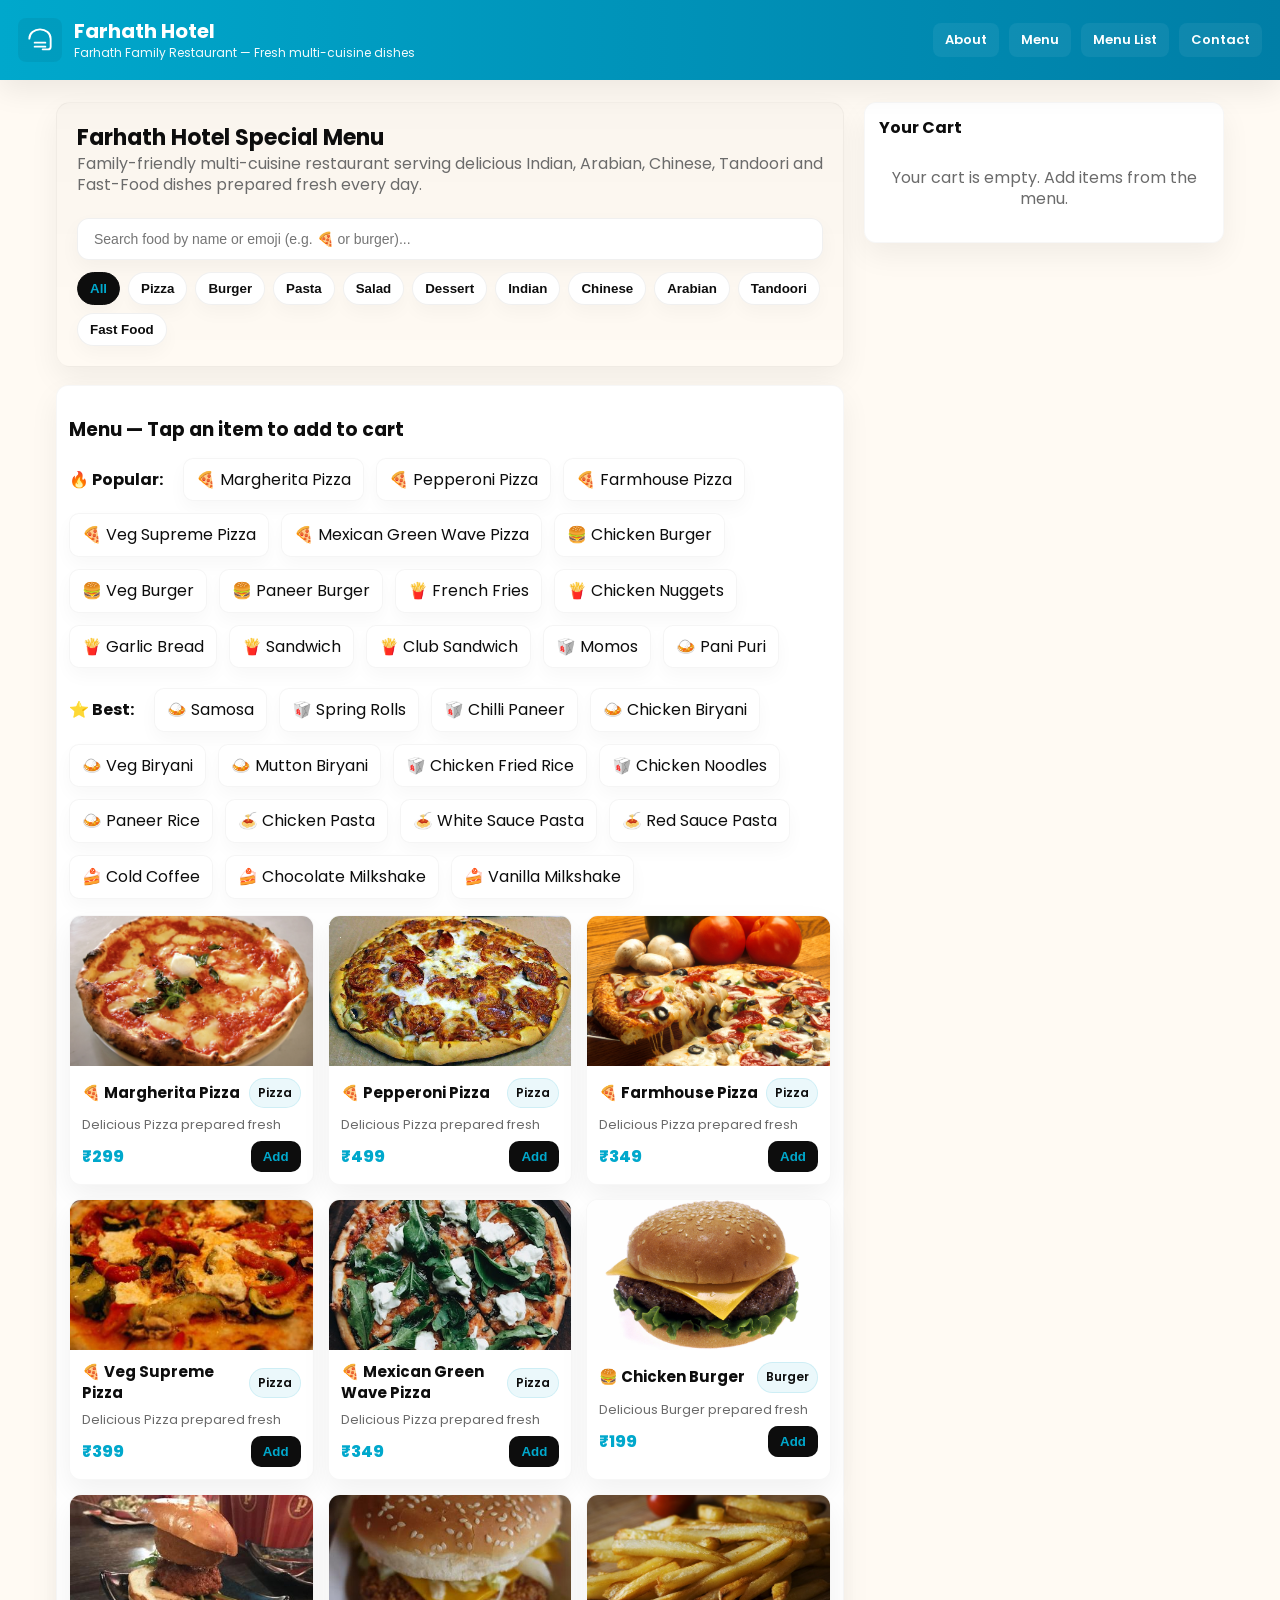
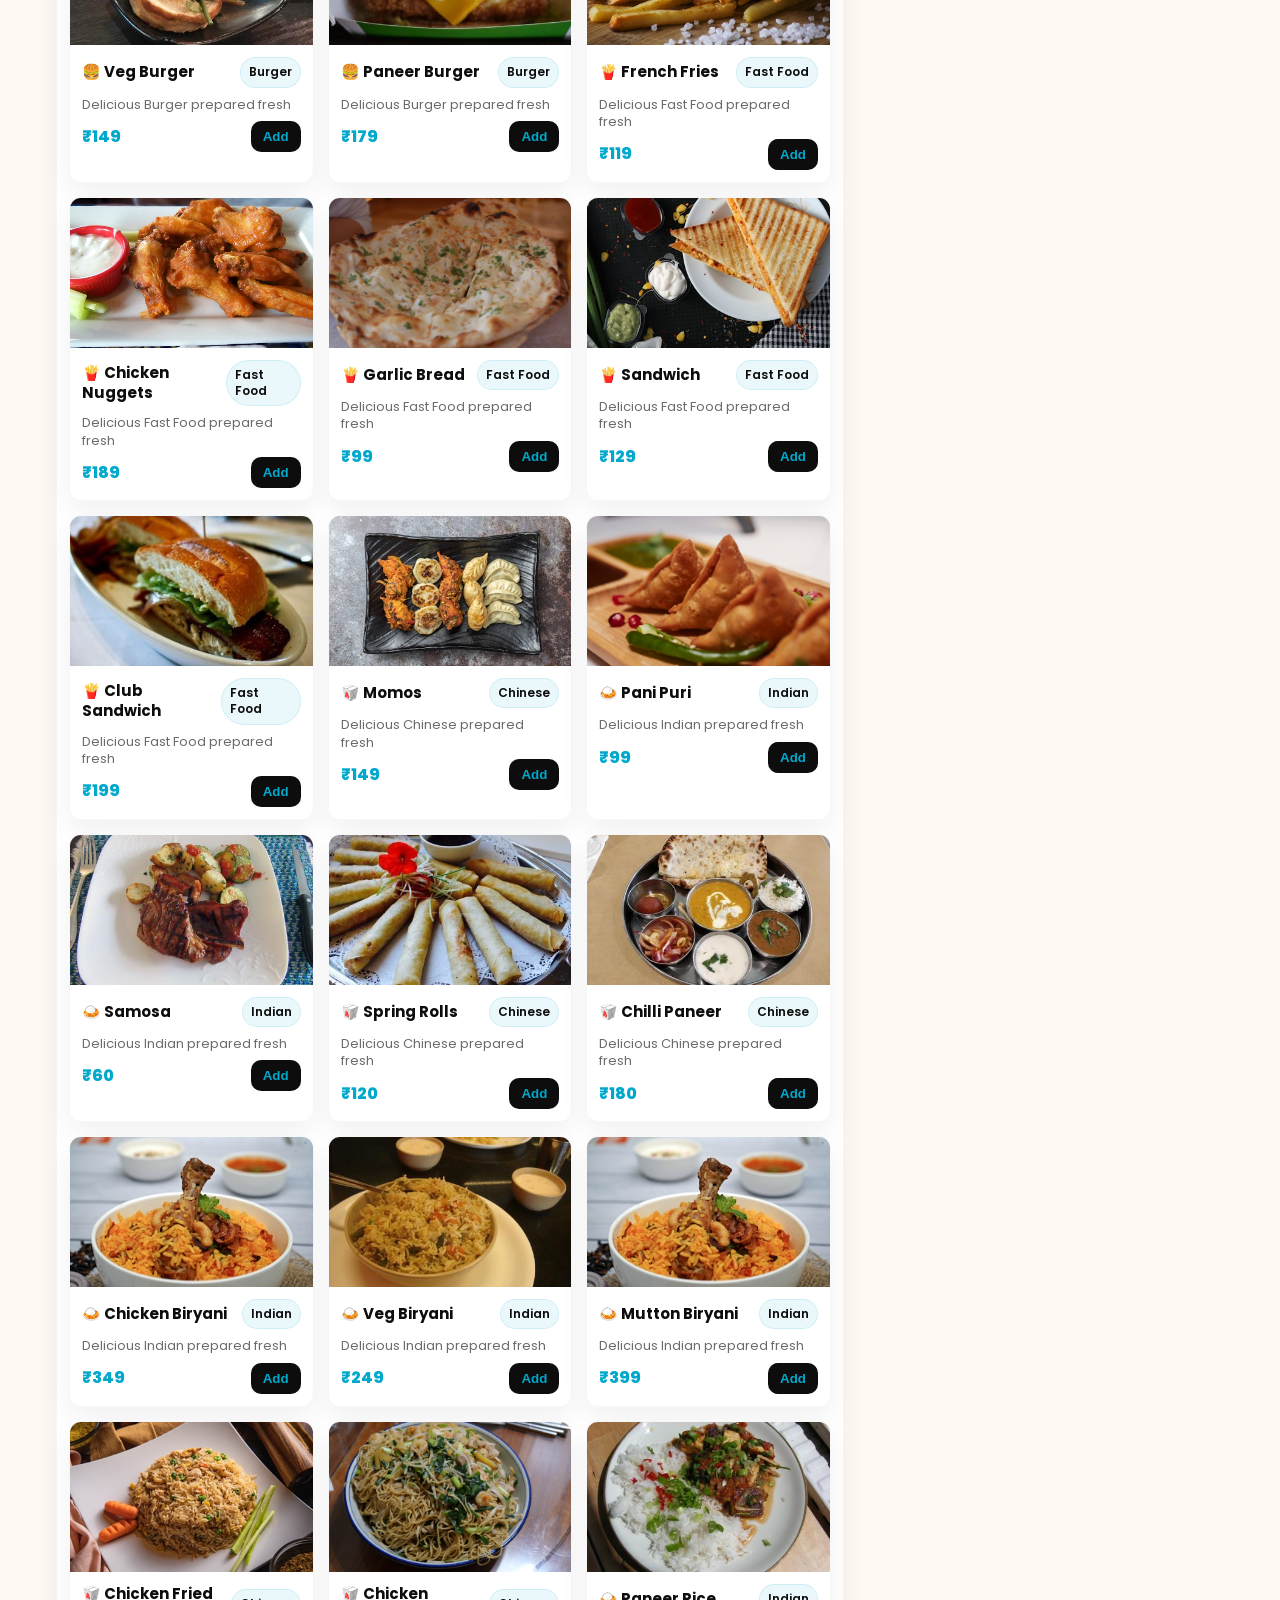
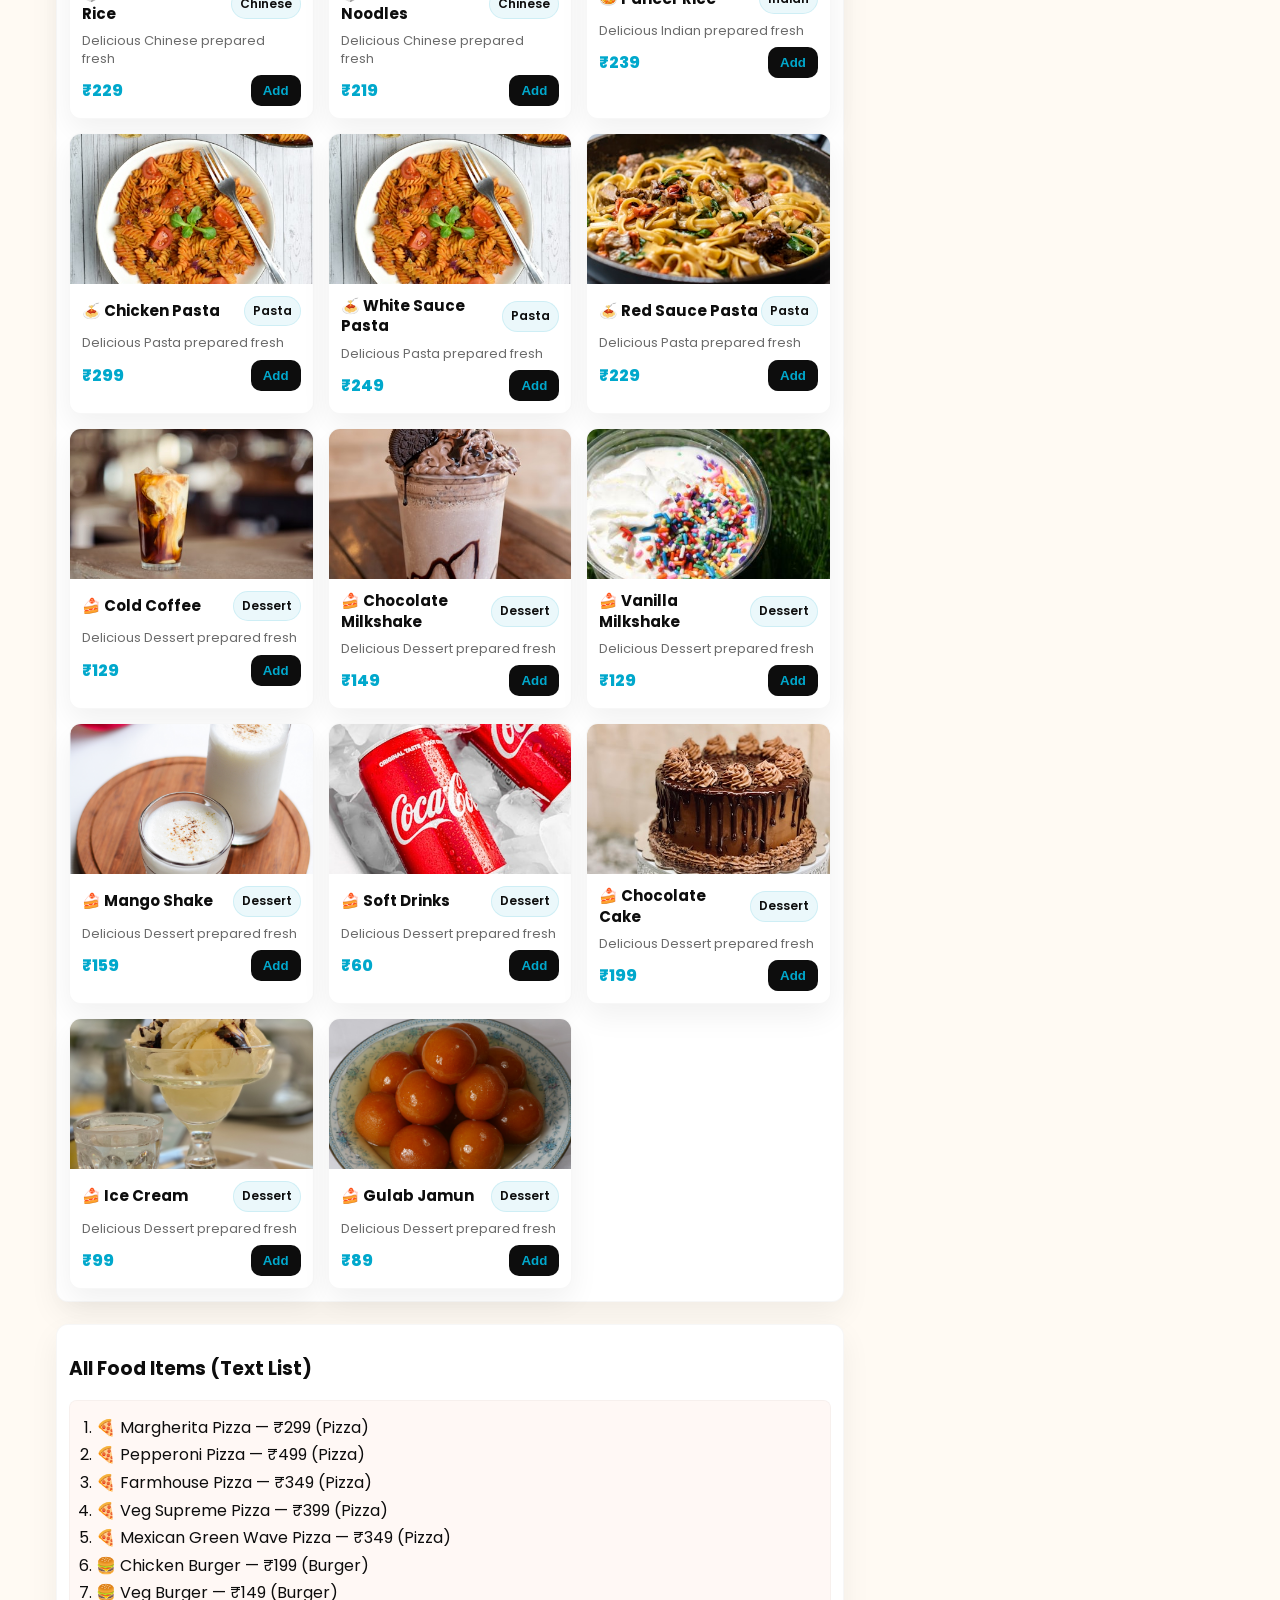
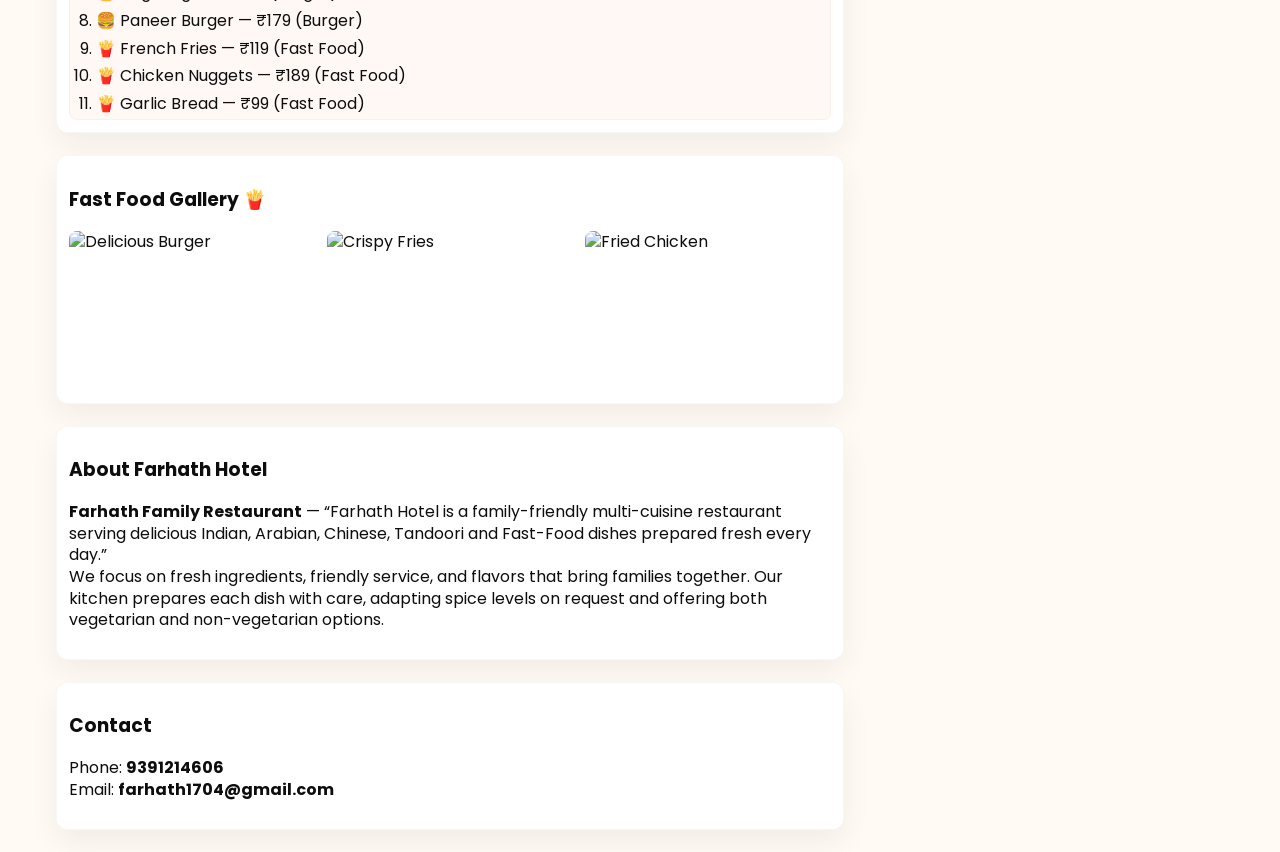
==== index.html @ c8d4ec29 "Initial commit" ====
<!doctype html>
<html lang="en">
<head>
  <meta charset="utf-8" />
  <meta name="viewport" content="width=device-width,initial-scale=1" />
  <title>Farhath Hotel — Farhath Family Restaurant</title>
  <link href="https://fonts.googleapis.com/css2?family=Poppins:wght@300;400;600;700&display=swap" rel="stylesheet">
  <style>
    :root{
      /* changed accent from orange to teal/blue */
      --accent: #00a8cc; /* teal */
      --accent-dark: #007ea6;
      --accent-rgb: 0,168,204;
      --black:#0d0d0d;
      --cream:#fffaf3;
      --card-shadow: 0 12px 30px rgba(13,13,13,0.06);
      --muted:#6b6b6b;
    }
    *{box-sizing:border-box}
    body{
      font-family:'Poppins',sans-serif;
      background: var(--cream);
      margin:0;
      color:var(--black);
      -webkit-font-smoothing:antialiased;
      -moz-osx-font-smoothing:grayscale;
      line-height:1.35;
    }

    /* HEADER */
    header{
      background: linear-gradient(90deg,var(--accent), var(--accent-dark));
      color:white;
      padding:18px 18px;
      position:sticky;
      top:0;
      z-index:1200;
      display:flex;
      gap:14px;
      align-items:center;
      justify-content:space-between;
      box-shadow: 0 10px 30px rgba(0,0,0,0.08);
    }
    header .brand{display:flex; gap:12px; align-items:center}
    header h1{font-size:20px; margin:0; font-weight:700}
    header p{margin:0; font-size:13px; opacity:0.95}

    nav.topnav{display:flex; gap:10px; align-items:center}
    nav.topnav a{
      color:white;
      text-decoration:none;
      padding:8px 12px;
      border-radius:8px;
      font-weight:600;
      font-size:13px;
      background:rgba(255,255,255,0.06);
    }
    nav.topnav a:hover{background:rgba(255,255,255,0.12)}

    /* LAYOUT */
    .container{
      max-width:1200px;
      margin:22px auto;
      padding:0 16px;
      display:grid;
      grid-template-columns: 1fr 360px;
      gap:20px;
      align-items:start;
    }

    main{min-height:600px}

    /* HERO */
    .hero{
      background: linear-gradient(180deg, rgba(0,0,0,0.02), rgba(0,0,0,0.00));
      border-radius:14px;
      color:var(--black);
      padding:20px;
      display:flex;
      flex-direction:column;
      gap:12px;
      box-shadow:var(--card-shadow);
      border:1px solid rgba(0,0,0,0.04);
    }
    .hero h2{margin:0; font-size:22px}
    .hero p{margin:0; color:var(--muted)}

    .controls{margin-top:10px; display:flex; gap:12px; align-items:center; flex-wrap:wrap}
    .search{flex:1; display:flex}
    .search input{
      width:100%;
      padding:12px 16px;
      border-radius:12px;
      border:1px solid rgba(13,13,13,0.06);
      outline:none;
      font-size:14px;
      background:white;
      box-shadow:0 8px 20px rgba(13,13,13,0.04);
    }

    .filters{display:flex; gap:8px; flex-wrap:wrap}
    .filters button{
      border:1px solid rgba(13,13,13,0.06);
      padding:8px 12px;
      border-radius:999px;
      background:white;
      cursor:pointer;
      font-weight:600;
      color:var(--black);
      box-shadow:0 8px 18px rgba(13,13,13,0.03);
    }
    .filters button.active{background:var(--black); color:var(--accent); border-color:var(--black)}

    /* menu grid */
    .menu-grid{
      margin-top:16px;
      display:grid;
      grid-template-columns: repeat(auto-fit,minmax(220px,1fr));
      gap:14px;
    }

    .card{
      background: white;
      border-radius:12px;
      overflow:hidden;
      box-shadow: var(--card-shadow);
      display:flex;
      flex-direction:column;
      transition: transform .16s ease, box-shadow .16s ease;
      border:1px solid rgba(13,13,13,0.03);
    }
    .card:hover{transform:translateY(-6px)}
    .card img{width:100%; height:150px; object-fit:cover; display:block; background:#f3f2f1}
    .meta{padding:12px; display:flex; gap:8px; flex-direction:column; flex:1}
    .meta h3{margin:0; font-size:15px; display:flex; align-items:center; gap:8px}
    .meta p{margin:0; color:var(--muted); font-size:13px}
    .meta .row{display:flex; justify-content:space-between; align-items:center; gap:8px}
    .price{font-weight:800; color:var(--accent)}
    .meta button{
      padding:8px 12px;
      border-radius:10px;
      border:0;
      background:var(--black);
      color:var(--accent);
      cursor:pointer;
      font-weight:700;
    }

    /* tags for category & emoji */
    .tag{
      display:inline-flex;
      align-items:center;
      gap:6px;
      font-size:12px;
      padding:6px 8px;
      border-radius:999px;
      background: rgba(var(--accent-rgb), 0.08);
      color:var(--black);
      border:1px solid rgba(var(--accent-rgb), 0.12);
      font-weight:600;
    }

    /* Sidebar cart */
    .cart{
      position:sticky;
      top:92px;
      background:white;
      padding:14px;
      border-radius:12px;
      box-shadow:var(--card-shadow);
      max-height:76vh;
      overflow:auto;
      border:1px solid rgba(13,13,13,0.03);
    }
    .cart h3{margin:0 0 10px 0; font-size:16px}
    .cart .empty{color:var(--muted); padding:18px 0; text-align:center}
    .cart .cart-list{display:flex; flex-direction:column; gap:10px}
    .cart-item{
      display:flex;
      gap:10px;
      align-items:center;
      justify-content:space-between;
      padding:8px;
      border-radius:8px;
      background:#fff6f0;
      border:1px solid rgba(var(--accent-rgb),0.06);
    }
    .cart-item .left{display:flex; gap:8px; align-items:center}
    .cart-item img{width:48px; height:48px; object-fit:cover; border-radius:8px}
    .cart-item .title{font-weight:700; font-size:14px}
    .cart-item .qty{display:flex; gap:6px; align-items:center}
    .btn-qty{
      border:0;
      padding:6px 8px;
      border-radius:8px;
      cursor:pointer;
      font-weight:800;
      background:var(--black);
      color:var(--accent);
    }

    .cart .total{
      margin-top:10px;
      display:flex;
      justify-content:space-between;
      font-weight:900;
      font-size:18px;
    }
    .checkout{
      margin-top:12px;
      width:100%;
      padding:12px;
      border-radius:10px;
      border:0;
      cursor:pointer;
      background:var(--black);
      color:var(--accent);
      font-weight:800;
    }

    /* Popular & Best lists */
    .row-flex{display:flex; gap:12px; align-items:center; flex-wrap:wrap; margin-top:8px}
    .pill{background:white; border-radius:10px; padding:10px 12px; border:1px solid rgba(13,13,13,0.04); box-shadow:0 8px 18px rgba(13,13,13,0.03)}
    .section{margin-top:22px; background:white; border-radius:12px; padding:12px; box-shadow:var(--card-shadow); border:1px solid rgba(13,13,13,0.03)}

    #menuList{max-height:320px; overflow:auto; padding:8px; border-radius:8px; background:#fff8f5; border:1px solid rgba(13,13,13,0.03)}

    /* modal */
    .modal-bg{position:fixed; inset:0; background:rgba(0,0,0,0.5); display:none; align-items:center; justify-content:center; z-index:1500}
    .modal{background:white; width:92%; max-width:620px; border-radius:12px; padding:18px; box-shadow:0 30px 60px rgba(0,0,0,0.25)}

    /* back to top */
    #backTop{position:fixed; bottom:26px; right:26px; background:var(--accent); color:white; border:0; padding:12px 14px; border-radius:999px; cursor:pointer; display:none; z-index:1400; box-shadow: 0 12px 36px rgba(0,0,0,0.18)}

    /* responsive */
    @media (max-width:1000px){
      .container{grid-template-columns: 1fr; padding-bottom:80px}
      .cart{position:relative; top:auto; max-height:none}
      #backTop{right:12px}
    }
  </style>
</head>
<body>

<header>
  <div class="brand" style="align-items:center">
    <svg width="44" height="44" viewBox="0 0 24 24" fill="none" style="border-radius:8px; background:rgba(0,0,0,0.06); padding:6px">
      <path d="M4 11c0-3.866 3.582-7 8-7s8 3.134 8 7v6a2 2 0 0 1-2 2h-4" stroke="white" stroke-width="1.4" stroke-linecap="round" stroke-linejoin="round"/>
      <path d="M8 17h8M8 14h8" stroke="white" stroke-width="1.4" stroke-linecap="round" stroke-linejoin="round"/>
    </svg>
    <div>
      <h1>Farhath Hotel</h1>
      <p style="font-size:12px">Farhath Family Restaurant — Fresh multi-cuisine dishes</p>
    </div>
  </div>

  <nav class="topnav" aria-label="top navigation">
    <a href="#about">About</a>
    <a href="#menu">Menu</a>
    <a href="#menuListSection">Menu List</a>
    <a href="#contact">Contact</a>
  </nav>
</header>

<div class="container">
  <main>
    <section class="hero">
      <div>
        <h2>Farhath Hotel Special Menu</h2>
        <p>Family-friendly multi-cuisine restaurant serving delicious Indian, Arabian, Chinese, Tandoori and Fast-Food dishes prepared fresh every day.</p>
      </div>

      <div class="controls">
        <div class="search">
          <input id="searchBox" placeholder="Search food by name or emoji (e.g. 🍕 or burger)..." oninput="searchFood()" />
        </div>

        <div class="filters" id="filterButtons" aria-hidden="false">
          <!-- JS will populate -->
        </div>
      </div>
    </section>

    <section class="section" id="menu" style="margin-top:18px;">
      <h3 style="margin-bottom:8px">Menu — Tap an item to add to cart</h3>

      <div style="display:flex; gap:12px; align-items:center; justify-content:space-between; flex-wrap:wrap">
        <div class="row-flex" id="popularWrap" style="flex:1">
          <strong style="margin-right:8px">🔥 Popular:</strong>
          <!-- popular pills inserted by JS -->
        </div>
        <div class="row-flex" id="bestWrap">
          <strong style="margin-right:8px">⭐ Best:</strong>
          <!-- best pills inserted by JS -->
        </div>
      </div>

      <div class="menu-grid" id="menuGrid">
        <!-- cards populated by JS -->
      </div>
    </section>

    <section class="section" id="menuListSection">
      <h3>All Food Items (Text List)</h3>
      <div id="menuList"></div>
    </section>

    <!-- Fast Food Gallery (bottom pictures for fast food) -->
    <section class="section" id="fastfoodGallery">
      <h3>Fast Food Gallery 🍟</h3>
      <div style="display:grid; grid-template-columns: repeat(auto-fit,minmax(220px,1fr)); gap:12px; margin-top:10px">
        <img src="https://images.unsplash.com/photo-1550547660-d9450f859349?w=900" alt="Delicious Burger" style="width:100%; height:160px; object-fit:cover; border-radius:8px">
        <img src="https://images.unsplash.com/photo-1576107232684-1279f390859f?w=900" alt="Crispy Fries" style="width:100%; height:160px; object-fit:cover; border-radius:8px">
        <img src="https://images.unsplash.com/photo-1626082927389-6cd097cdc6ec?w=900" alt="Fried Chicken" style="width:100%; height:160px; object-fit:cover; border-radius:8px">
      </div>
    </section>

    <section class="section" id="about">
      <h3>About Farhath Hotel</h3>
      <p style="margin-top:8px;">
        <strong>Farhath Family Restaurant</strong> — “Farhath Hotel is a family-friendly multi-cuisine restaurant serving delicious Indian, Arabian, Chinese, Tandoori and Fast-Food dishes prepared fresh every day.”<br>
        We focus on fresh ingredients, friendly service, and flavors that bring families together. Our kitchen prepares each dish with care, adapting spice levels on request and offering both vegetarian and non-vegetarian options.
      </p>
    </section>

    <section class="section" id="contact">
      <h3>Contact</h3>
      <p style="margin-top:8px">Phone: <strong>9391214606</strong><br>Email: <strong>farhath1704@gmail.com</strong></p>
    </section>
  </main>

  <!-- CART SIDEBAR -->
  <aside class="cart" aria-label="Cart">
    <h3>Your Cart</h3>
    <div id="cartItemsWrap">
      <div class="empty" id="cartEmpty">Your cart is empty. Add items from the menu.</div>
      <div class="cart-list" id="cartList" style="display:none"></div>
    </div>

    <div class="total" id="cartTotalWrap" style="display:none">
      <span>Total</span>
      <span id="totalAmount">₹0</span>
    </div>

    <button class="checkout" id="checkoutBtn" style="display:none" onclick="openCheckout()">Checkout</button>
  </aside>
</div>

<!-- Modal -->
<div class="modal-bg" id="modalBg">
  <div class="modal">
    <h3>Order Summary</h3>
    <div id="summaryContent" style="margin-top:10px"></div>
    <div style="display:flex; justify-content:space-between; margin-top:14px; font-weight:800">
      <span>Total:</span><span id="summaryTotal">₹0</span>
    </div>
    <div style="display:flex; gap:8px; margin-top:14px; justify-content:flex-end;">
      <button onclick="closeCheckout()" style="padding:10px 12px; border-radius:8px; border:0; background:#e5e7eb; cursor:pointer">Close</button>
      <button onclick="confirmOrder()" style="padding:10px 12px; border-radius:8px; border:0; background:var(--black); color:var(--accent); cursor:pointer">Confirm</button>
    </div>
  </div>
</div>

<button id="backTop" title="Back to top" onclick="window.scrollTo({top:0,behavior:'smooth'})">↑</button>

<script>
/* =========================
   Data: 150 Items (10 categories x 15 items)
   Each category uses Unsplash source queries targeted to category (so pizza items show pizza pics, burger items show burger pics)
   Also: emoji mapping for item heading.
   ========================= */

const categoryEmoji = {
  'Pizza':'🍕','Burger':'🍔','Pasta':'🍝','Salad':'🥗','Dessert':'🍰',
  'Indian':'🍛','Chinese':'🥡','Arabian':'🫓','Tandoori':'🔥','Fast Food':'🍟'
};

const categories = ['Pizza','Burger','Pasta','Salad','Dessert','Indian','Chinese','Arabian','Tandoori','Fast Food'];

/* base names arrays (15 each) */
const baseNames = {
  'Pizza': [
    'Margherita','Pepperoni','Farmhouse','BBQ Chicken','Cheese Burst','Mexican Fiesta','Veggie Supreme','Paneer Makhani',
    'Paneer Tikka','Hawaiian','Four Cheese','Peri Peri Paneer','Garlic Chicken','Hot & Spicy','Truffle Special'
  ],
  'Burger': [
    'Classic Beef','Cheese Burger','Veggie Burger','Double Patty','BBQ Chicken Burger','Spicy Chicken','Mushroom Swiss','Aloo Tikki Burger',
    'Paneer Burger','Crispy Fish','Jalapeno Burger','Smoky Bacon','Grilled Chicken','Mayo Blast','Peri Peri Burger'
  ],
  'Pasta': [
    'Spaghetti Pomodoro','Penne Arrabiata','Fettuccine Alfredo','Lasagna','Veggie Penne','Creamy Mushroom','Pesto Pasta','Seafood Linguine',
    'Bolognese','Cheesy Macaroni','Garlic Olive Pasta','Tomato Basil','Carbonara','Spinach Ricotta','Lemon Herb Pasta'
  ],
  'Salad': [
    'Caesar Salad','Greek Salad','Garden Fresh','Quinoa Salad','Fruit Salad','Cobb Salad','Caprese','Mexican Corn Salad',
    'Mediterranean Salad','Avocado Salad','Protein Power','Asian Slaw','Kale & Quinoa','Spinach Walnut','Chickpea Salad'
  ],
  'Dessert': [
    'Chocolate Ice Cream','Gulab Jamun','Brownie','Cheesecake','Tiramisu','Rasmalai','Kulfi','Apple Pie',
    'Choco Lava','Panna Cotta','Carrot Halwa','Strawberry Sorbet','Mango Mousse','Falooda','Banana Split'
  ],
  'Indian': [
    'Butter Chicken','Palak Paneer','Chana Masala','Dal Makhni','Aloo Gobi','Paneer Butter Masala','Veg Biryani','Chicken Biryani',
    'Kadai Chicken','Rogan Josh','Fish Curry','Mutton Curry','Samosa (2pcs)','Pav Bhaji','Dosa (Masala)'
  ],
  'Chinese': [
    'Chow Mein','Hakka Noodles','Veg Manchurian','Chicken Manchurian','Sweet & Sour Chicken','Spring Rolls','Veg Fried Rice','Egg Fried Rice',
    'Chilli Paneer','Schezwan Noodles','Hot Garlic Noodles','Gobi Manchurian','Sesame Chicken','Honey Chilli Potato','Chicken Fried Rice'
  ],
  'Arabian': [
    'Shawarma (Chicken)','Shawarma (Veg)','Falafel Wrap','Hummus Platter','Tabbouleh','Grilled Kebab','Lamb Kofta','Chicken Kabsa',
    'Arabic Rice','Fattoush','Kunafa','Baklava','Mandi Chicken','Arabic Mixed Grill','Pita Bread'
  ],
  'Tandoori': [
    'Tandoori Chicken','Tandoori Paneer','Tandoori Prawns','Tandoori Fish','Seekh Kebab','Chicken Malai Kebab','Tandoori Mushroom','Paneer Tikka',
    'Tangdi Kebab','Afghani Chicken','Hariyali Kebab','Tandoori Lamb Chops','Achari Chicken','BBQ Tandoori Platter','Tandoori Boti'
  ],
  'Fast Food': [
    'French Fries','Onion Rings','Veg Nuggets','Chicken Nuggets','Hot Dog','Corn Dog','Paneer Fingers','Loaded Nachos',
    'Cheesy Fries','Masala Fries','Samosa Burger','Wrap Roll','Club Sandwich','Grilled Cheese','Chicken Wings'
  ]
};

/* Build items array using exact curated images from previous project */
const items = [
    // PIZZA
    { id: 1, name: "Margherita Pizza", desc: "Classic delight with 100% real mozzarella cheese.", price: 299, category: "Pizza", image: "images/pizza/margherita.jpg" },
    { id: 2, name: "Pepperoni Pizza", desc: "Loaded with pepperoni and extra cheese.", price: 499, category: "Pizza", image: "images/pizza/pepperoni.jpg" },
    { id: 3, name: "Farmhouse Pizza", desc: "Delightful combination of onion, capsicum, tomato & grilled mushroom.", price: 349, category: "Pizza", image: "images/pizza/farmhouse.jpg" },
    { id: 8, name: "Veg Supreme Pizza", desc: "Supreme combination of black olives, onions, capsicum, and mushroom.", price: 399, category: "Pizza", image: "images/pizza/veg-supreme.jpg" },
    { id: 9, name: "Mexican Green Wave Pizza", desc: "Loaded with crunchy onions, capsicum, tomato and jalapeño.", price: 349, category: "Pizza", image: "images/pizza/mexican-green-wave.jpg" },
    
    // BURGERS
    { id: 11, name: "Chicken Burger", desc: "Juicy chicken patty with cheese and lettuce.", price: 199, category: "Burger", image: "images/burgers/chicken.jpg" },
    { id: 12, name: "Veg Burger", desc: "Crispy veg patty with fresh veggies and mayo.", price: 149, category: "Burger", image: "images/burgers/veg.jpg" },
    { id: 16, name: "Paneer Burger", desc: "Spiced paneer patty with creamy sauce.", price: 179, category: "Burger", image: "images/burgers/paneer.jpg" },
    
    // FAST FOOD
    { id: 21, name: "French Fries", desc: "Crispy golden salted fries.", price: 119, category: "Fast Food", image: "images/starters/french-fries.jpg" },
    { id: 23, name: "Chicken Nuggets", desc: "Crispy bite-sized chicken nuggets.", price: 189, category: "Fast Food", image: "images/starters/nuggets.jpg" },
    { id: 26, name: "Garlic Bread", desc: "Freshly baked bread with garlic butter.", price: 99, category: "Fast Food", image: "images/starters/garlic-bread.jpg" },
    { id: 28, name: "Sandwich", desc: "Fresh vegetable and cheese sandwich.", price: 129, category: "Fast Food", image: "images/starters/sandwich.jpg" },
    { id: 29, name: "Club Sandwich", desc: "Triple layered sandwich.", price: 199, category: "Fast Food", image: "images/starters/club-sandwich.jpg" },
    
    // CHINESE / INDIAN
    { id: 51, name: "Momos", desc: "Steamed dumplings.", price: 149, category: "Chinese", image: "images/starters/momos.jpg" },
    { id: 53, name: "Pani Puri", desc: "Crispy hollow puris.", price: 99, category: "Indian", image: "images/starters/pani-puri.jpg" },
    { id: 54, name: "Samosa", desc: "Crispy pastry.", price: 60, category: "Indian", image: "images/starters/samosa.jpg" },
    { id: 55, name: "Spring Rolls", desc: "Crispy rolls.", price: 120, category: "Chinese", image: "images/starters/spring-rolls.jpg" },
    { id: 56, name: "Chilli Paneer", desc: "Spicy paneer.", price: 180, category: "Chinese", image: "images/starters/chilli-paneer.jpg" },
    
    // INDIAN / CHINESE MAINS
    { id: 31, name: "Chicken Biryani", desc: "Aromatic basmati rice.", price: 349, category: "Indian", image: "images/main-course/chicken-biryani.jpg" },
    { id: 32, name: "Veg Biryani", desc: "Mixed veg rice.", price: 249, category: "Indian", image: "images/main-course/veg-biryani.jpg" },
    { id: 52, name: "Mutton Biryani", desc: "Aromatic mutton rice.", price: 399, category: "Indian", image: "images/main-course/mutton-biryani.jpg" },
    { id: 33, name: "Chicken Fried Rice", desc: "Wok-tossed rice.", price: 229, category: "Chinese", image: "images/main-course/chicken-fried-rice.jpg" },
    { id: 35, name: "Chicken Noodles", desc: "Stir-fried noodles.", price: 219, category: "Chinese", image: "images/main-course/chicken-noodles.jpg" },
    { id: 40, name: "Paneer Rice", desc: "Flavorful paneer rice.", price: 239, category: "Indian", image: "images/main-course/paneer-rice.jpg" },
    
    // PASTA
    { id: 37, name: "Chicken Pasta", desc: "Penne pasta.", price: 299, category: "Pasta", image: "images/main-course/chicken-pasta.jpg" },
    { id: 38, name: "White Sauce Pasta", desc: "Creamy cheese pasta.", price: 249, category: "Pasta", image: "images/main-course/white-sauce-pasta.jpg" },
    { id: 39, name: "Red Sauce Pasta", desc: "Tangy tomato pasta.", price: 229, category: "Pasta", image: "images/main-course/red-sauce-pasta.jpg" },
    
    // DESSERT
    { id: 41, name: "Cold Coffee", desc: "Refreshing coffee.", price: 129, category: "Dessert", image: "images/drinks/cold-coffee.jpg" },
    { id: 42, name: "Chocolate Milkshake", desc: "Thick chocolate shake.", price: 149, category: "Dessert", image: "images/drinks/chocolate-milkshake.jpg" },
    { id: 43, name: "Vanilla Milkshake", desc: "Vanilla shake.", price: 129, category: "Dessert", image: "images/drinks/vanilla-milkshake.jpg" },
    { id: 44, name: "Mango Shake", desc: "Mango shake.", price: 159, category: "Dessert", image: "images/drinks/mango-shake.jpg" },
    { id: 45, name: "Soft Drinks", desc: "Chilled beverages.", price: 60, category: "Dessert", image: "images/drinks/soft-drinks.jpg" },
    { id: 46, name: "Chocolate Cake", desc: "Rich chocolate cake.", price: 199, category: "Dessert", image: "images/desserts/chocolate-cake.jpg" },
    { id: 48, name: "Ice Cream", desc: "Premium ice cream.", price: 99, category: "Dessert", image: "images/desserts/ice-cream.jpg" },
    { id: 49, name: "Gulab Jamun", desc: "Deep fried dough balls.", price: 89, category: "Dessert", image: "images/desserts/gulab-jamun.jpg" }
];

/* Helper get emoji by category */
function emojiFor(cat){ return categoryEmoji[cat] || '🍽️' }

/* Populate UI */
const menuGrid = document.getElementById('menuGrid');
const filterButtonsWrap = document.getElementById('filterButtons');
const menuListEl = document.getElementById('menuList');
const popularWrap = document.getElementById('popularWrap');
const bestWrap = document.getElementById('bestWrap');

/* Build filter buttons */
const allBtn = document.createElement('button');
allBtn.innerText = 'All';
allBtn.classList.add('active');
allBtn.onclick = ()=>applyFilter('All', allBtn);
filterButtonsWrap.appendChild(allBtn);
const categoryButtons = {'All': allBtn};
categories.forEach(cat=>{
  const btn = document.createElement('button');
  btn.innerText = cat;
  btn.onclick = ()=>applyFilter(cat, btn);
  filterButtonsWrap.appendChild(btn);
  categoryButtons[cat] = btn;
});

/* Render cards */
function createCard(item){
  const div = document.createElement('div');
  div.className = 'card';
  div.dataset.name = item.name.toLowerCase();
  div.dataset.category = item.category;
  const emoji = emojiFor(item.category);
  // item title includes emoji
  div.innerHTML = `
    <img src="${item.image}" alt="${escapeHtml(item.name)}" loading="lazy">
    <div class="meta">
      <div style="display:flex; justify-content:space-between; align-items:center">
        <h3>${emoji} ${escapeHtml(item.name)}</h3>
        <span class="tag">${escapeHtml(item.category)}</span>
      </div>
      <p class="muted">Delicious ${escapeHtml(item.category)} prepared fresh</p>
      <div class="row">
        <div class="price">₹${item.price}</div>
        <button onclick="addToCart(${item.id})">Add</button>
      </div>
    </div>
  `;
  return div;
}

items.forEach(it => menuGrid.appendChild(createCard(it)));

/* Build textual menu list */
function buildMenuList(){
  const ol = document.createElement('ol');
  ol.style.margin = '8px 0';
  ol.style.paddingLeft = '18px';
  items.forEach(it=>{
    const li = document.createElement('li');
    li.style.marginBottom='6px';
    li.innerText = `${emojiFor(it.category)} ${it.name} — ₹${it.price} (${it.category})`;
    ol.appendChild(li);
  });
  menuListEl.appendChild(ol);
}
buildMenuList();

/* Popular and Best: choose first 15 items as popular and next 15 as best (you can change selection logic) */
const popular = items.slice(0,15);
const best = items.slice(15,30);

function buildPills(list, wrap){
  list.forEach(it => {
    const p = document.createElement('div');
    p.className = 'pill';
    p.style.cursor = 'pointer';
    p.onclick = ()=>{ // scroll to card and highlight briefly
      const cards = Array.from(document.querySelectorAll('.menu-grid .card'));
      const target = cards.find(c => c.querySelector('h3').innerText.includes(it.name));
      if(target){
        target.scrollIntoView({behavior:'smooth', block:'center'});
        target.style.boxShadow = `0 18px 46px rgba(var(--accent-rgb),0.18)`;
        setTimeout(()=> target.style.boxShadow = '', 1200);
      }
    };
    p.innerText = `${emojiFor(it.category)} ${it.name}`;
    wrap.appendChild(p);
  });
}
buildPills(popular, popularWrap);
buildPills(best, bestWrap);

/* FILTER & SEARCH */
function applyFilter(cat, btn){
  document.querySelectorAll('.filters button').forEach(b=>b.classList.remove('active'));
  btn.classList.add('active');
  const cards = document.querySelectorAll('.menu-grid .card');
  cards.forEach(c=>{
    if(cat==='All' || c.dataset.category === cat) c.style.display = 'flex';
    else c.style.display = 'none';
  });
  // clear search box
  document.getElementById('searchBox').value = '';
}

function searchFood(){
  const q = document.getElementById('searchBox').value.toLowerCase().trim();
  const cards = document.querySelectorAll('.menu-grid .card');
  cards.forEach(c=>{
    const name = c.dataset.name;
    const cat = c.dataset.category.toLowerCase();
    // allow emoji search: check emoji names
    const matched = name.includes(q) || cat.includes(q);
    c.style.display = (q === '' || matched) ? 'flex' : 'none';
  });
  // if search active unset filter active
  if(q !== ''){
    document.querySelectorAll('.filters button').forEach(b=>b.classList.remove('active'));
  } else {
    // set All active if nothing else
    document.querySelector('.filters button')?.classList.add('active');
  }
}

/* escape helper */
function escapeHtml(s){ return String(s).replace(/&/g,'&amp;').replace(/</g,'&lt;').replace(/>/g,'&gt;'); }

/* =========================
   Cart logic
   ========================= */
const cart = {}; // id -> {item, qty}
const cartList = document.getElementById('cartList');
const cartEmpty = document.getElementById('cartEmpty');
const totalAmountEl = document.getElementById('totalAmount');
const cartTotalWrap = document.getElementById('cartTotalWrap');
const checkoutBtn = document.getElementById('checkoutBtn');

window.addToCart = function(id){
  const item = items.find(x=>x.id===id);
  if(!item) return;
  if(!cart[id]) cart[id] = { item, qty: 0 };
  cart[id].qty++;
  renderCart();
};

function renderCart(){
  cartList.innerHTML = '';
  const keys = Object.keys(cart);
  if(keys.length===0){
    cartEmpty.style.display = 'block';
    cartList.style.display = 'none';
    cartTotalWrap.style.display = 'none';
    checkoutBtn.style.display = 'none';
    totalAmountEl.innerText = '₹0';
    return;
  }
  cartEmpty.style.display = 'none';
  cartList.style.display = 'flex';
  cartTotalWrap.style.display = 'flex';
  checkoutBtn.style.display = 'block';

  let total = 0;
  keys.forEach(k=>{
    const c = cart[k];
    const it = c.item;
    total += c.qty * it.price;

    const div = document.createElement('div');
    div.className = 'cart-item';
    div.innerHTML = `
      <div class="left">
        <img src="${it.image}" alt="${escapeHtml(it.name)}" loading="lazy">
        <div>
          <div class="title">${escapeHtml(it.name)}</div>
          <div class="muted" style="font-size:12px">₹${it.price} × ${c.qty} = ₹${c.qty * it.price}</div>
        </div>
      </div>
      <div class="qty">
        <button class="btn-qty" onclick="changeQty(${it.id}, -1)">−</button>
        <span style="font-weight:700; padding:0 8px">${c.qty}</span>
        <button class="btn-qty" onclick="changeQty(${it.id}, 1)">+</button>
      </div>
    `;
    cartList.appendChild(div);
  });

  totalAmountEl.innerText = '₹' + total;
}

window.changeQty = function(id, delta){
  if(!cart[id]) return;
  cart[id].qty += delta;
  if(cart[id].qty <= 0) delete cart[id];
  renderCart();
};

/* Checkout modal */
function openCheckout(){
  const modalBg = document.getElementById('modalBg');
  const summaryContent = document.getElementById('summaryContent');
  const summaryTotal = document.getElementById('summaryTotal');
  summaryContent.innerHTML = '';

  let total = 0;
  Object.values(cart).forEach(c=>{
    const it = c.item;
    const line = document.createElement('div');
    line.style.marginBottom='8px';
    line.innerText = `${it.name} x ${c.qty} — ₹${it.price * c.qty}`;
    summaryContent.appendChild(line);
    total += it.price * c.qty;
  });
  summaryTotal.innerText = '₹' + total;
  modalBg.style.display = 'flex';
}
window.openCheckout = openCheckout;
function closeCheckout(){ document.getElementById('modalBg').style.display = 'none'; }

function confirmOrder(){
  const total = document.getElementById('summaryTotal').innerText;
  alert('Order confirmed! Total: ' + total + '\nWe will contact you at 9391214606.');
  for(const k in cart) delete cart[k];
  renderCart();
  closeCheckout();
}
window.closeCheckout = closeCheckout;
window.confirmOrder = confirmOrder;

/* initial render */
renderCart();

/* =========================
   Back to top & scroll
   ========================= */
const backBtn = document.getElementById('backTop');
window.addEventListener('scroll', ()=>{
  backBtn.style.display = window.scrollY > 300 ? 'block' : 'none';
});

/* Accessibility: allow Enter in search to add first visible card */
document.getElementById('searchBox').addEventListener('keydown', (e)=>{
  if(e.key === 'Enter'){
    const first = Array.from(document.querySelectorAll('.menu-grid .card')).find(c => c.style.display !== 'none');
    if(first){
      const nm = first.querySelector('h3').innerText.replace(/^[^\s]+\s/,''); // remove emoji
      const it = items.find(x=>x.name === nm || first.querySelector('h3').innerText.includes(x.name));
      if(it) addToCart(it.id);
    }
  }
});

/* done */
console.log('Loaded items:', items.length);
</script>

</body>
</html>
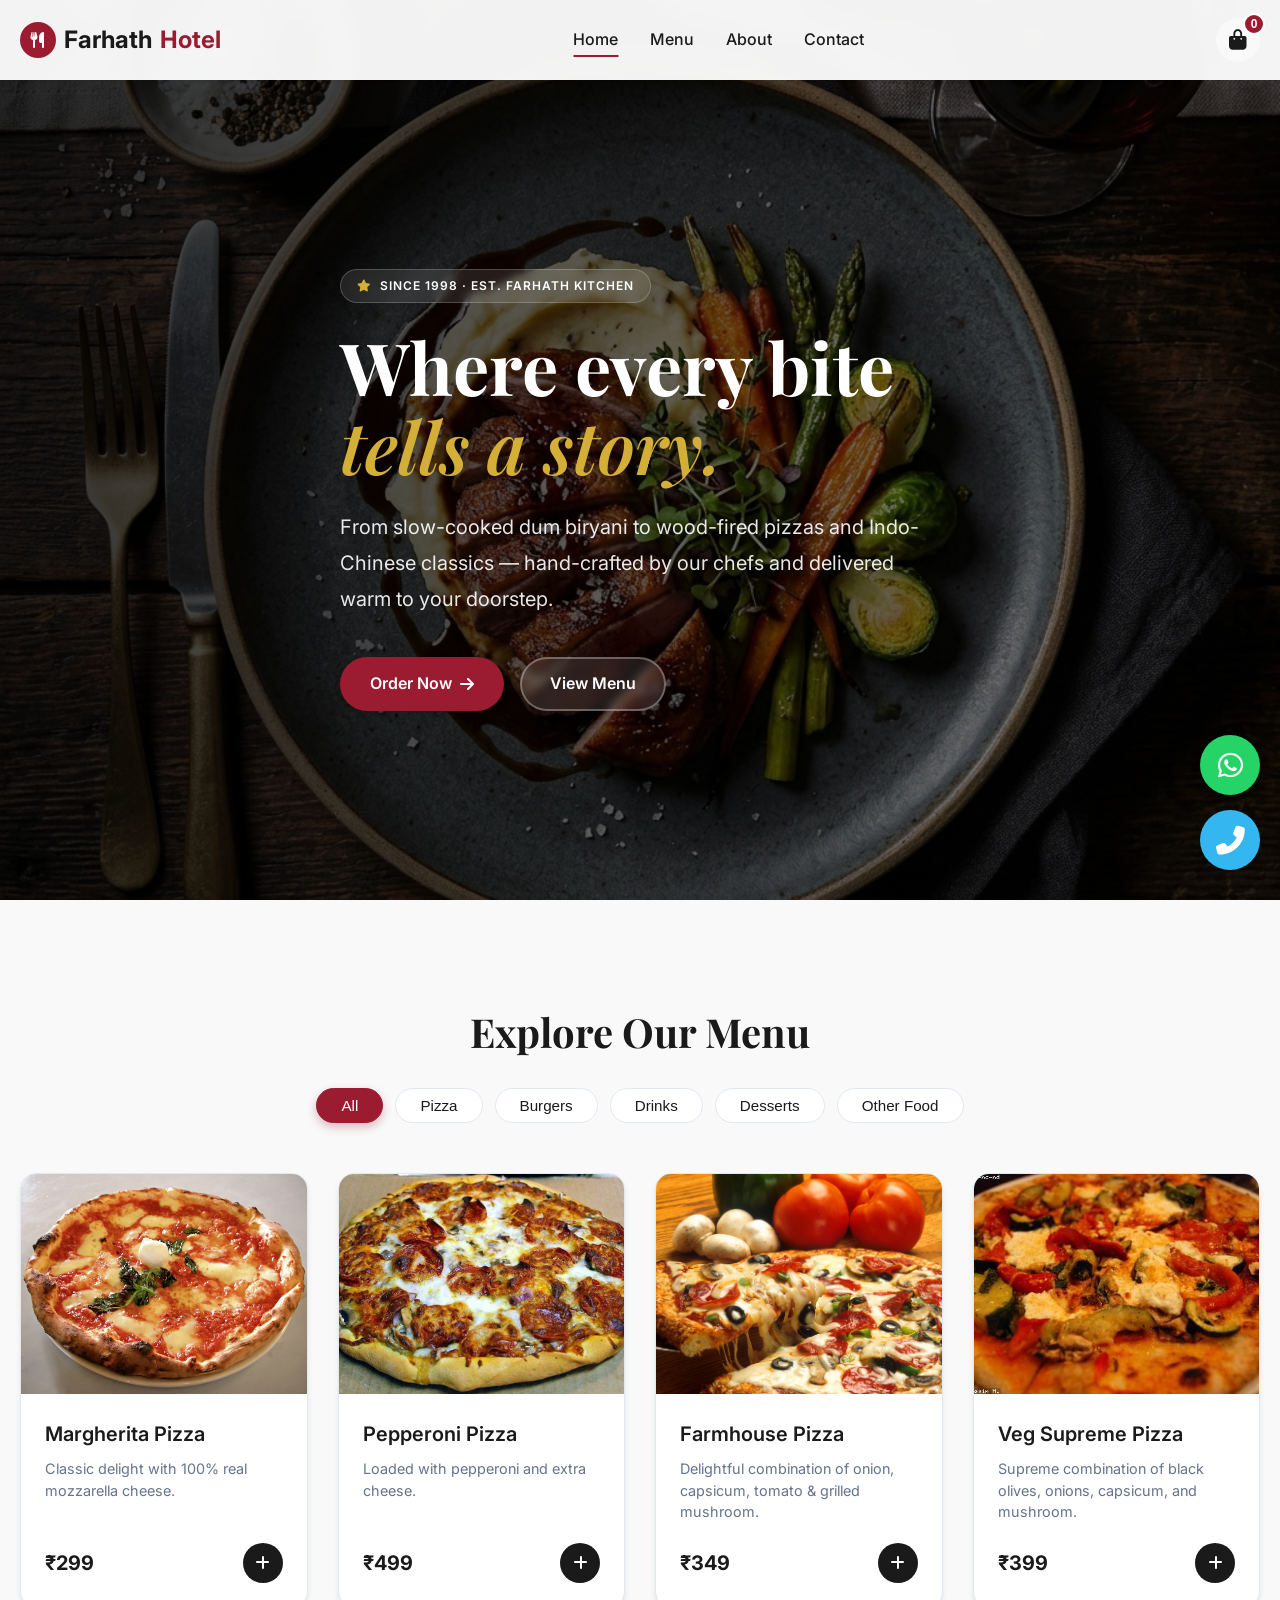
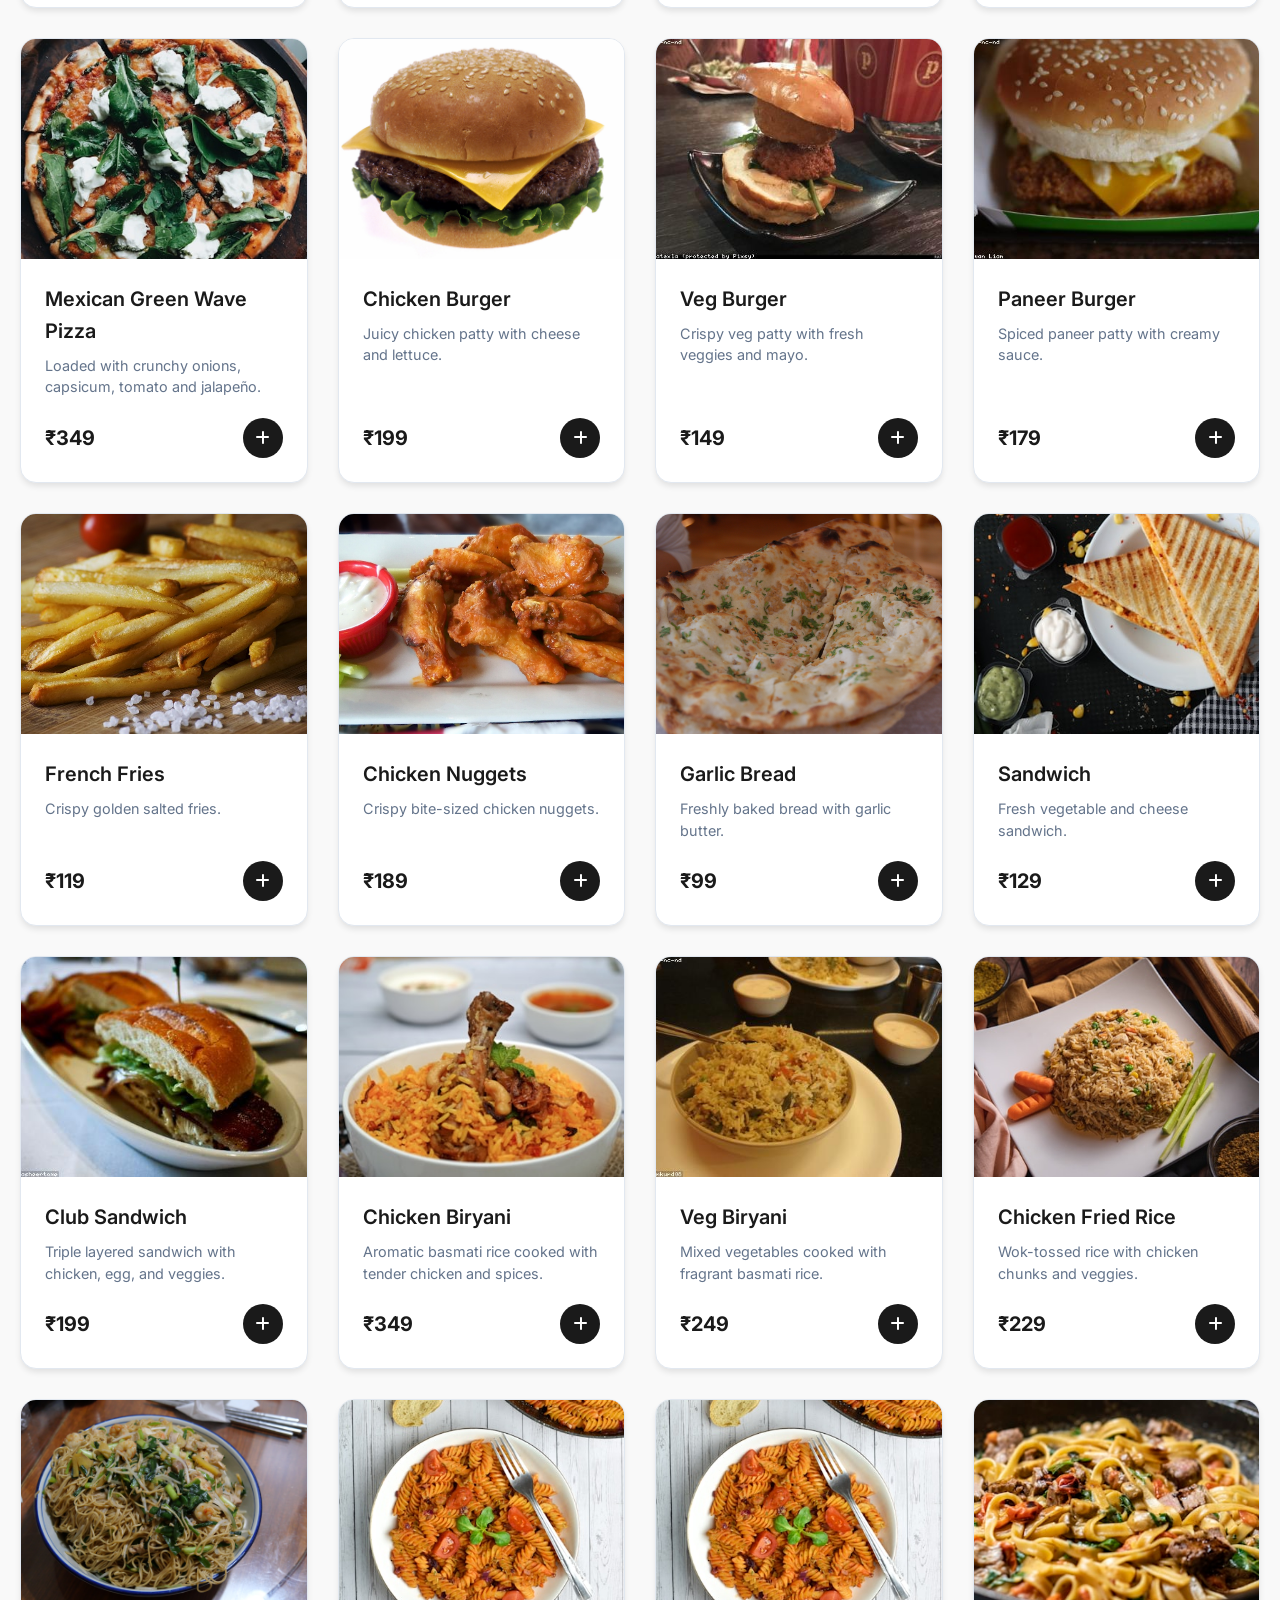
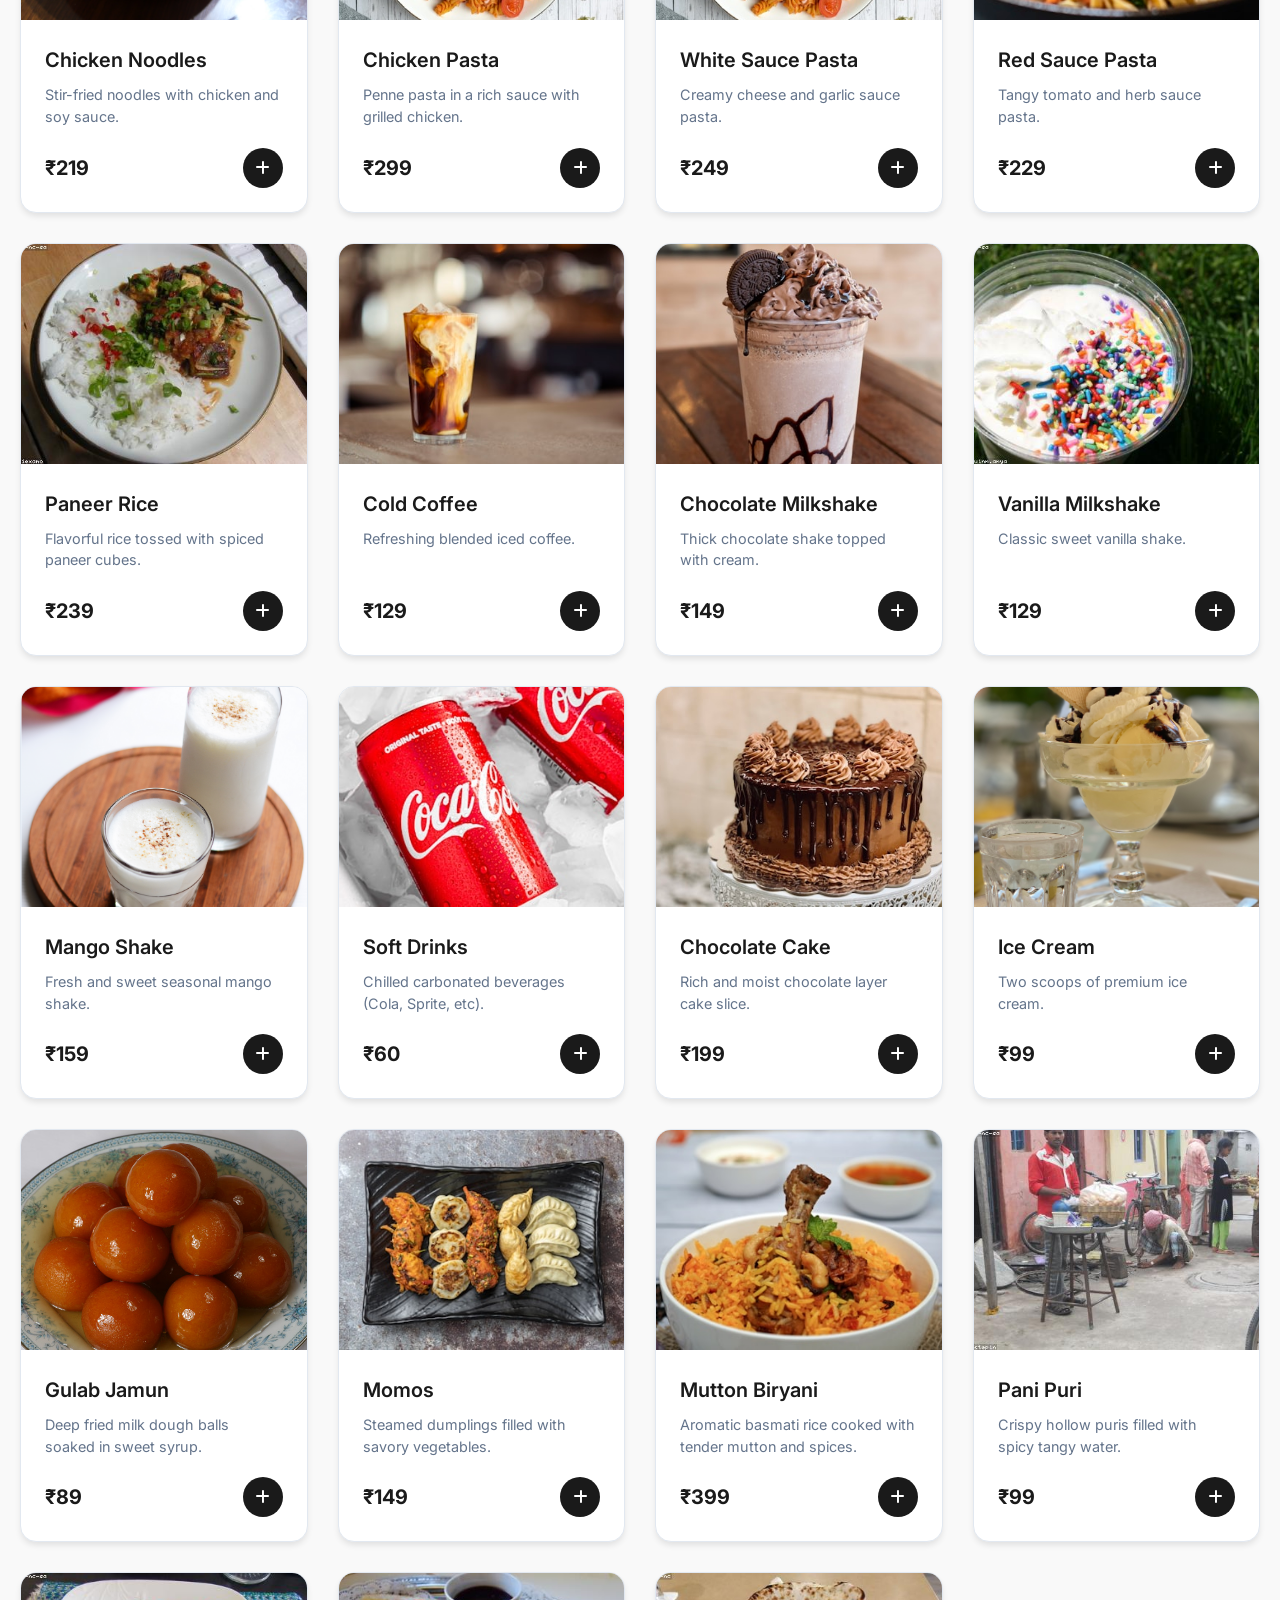
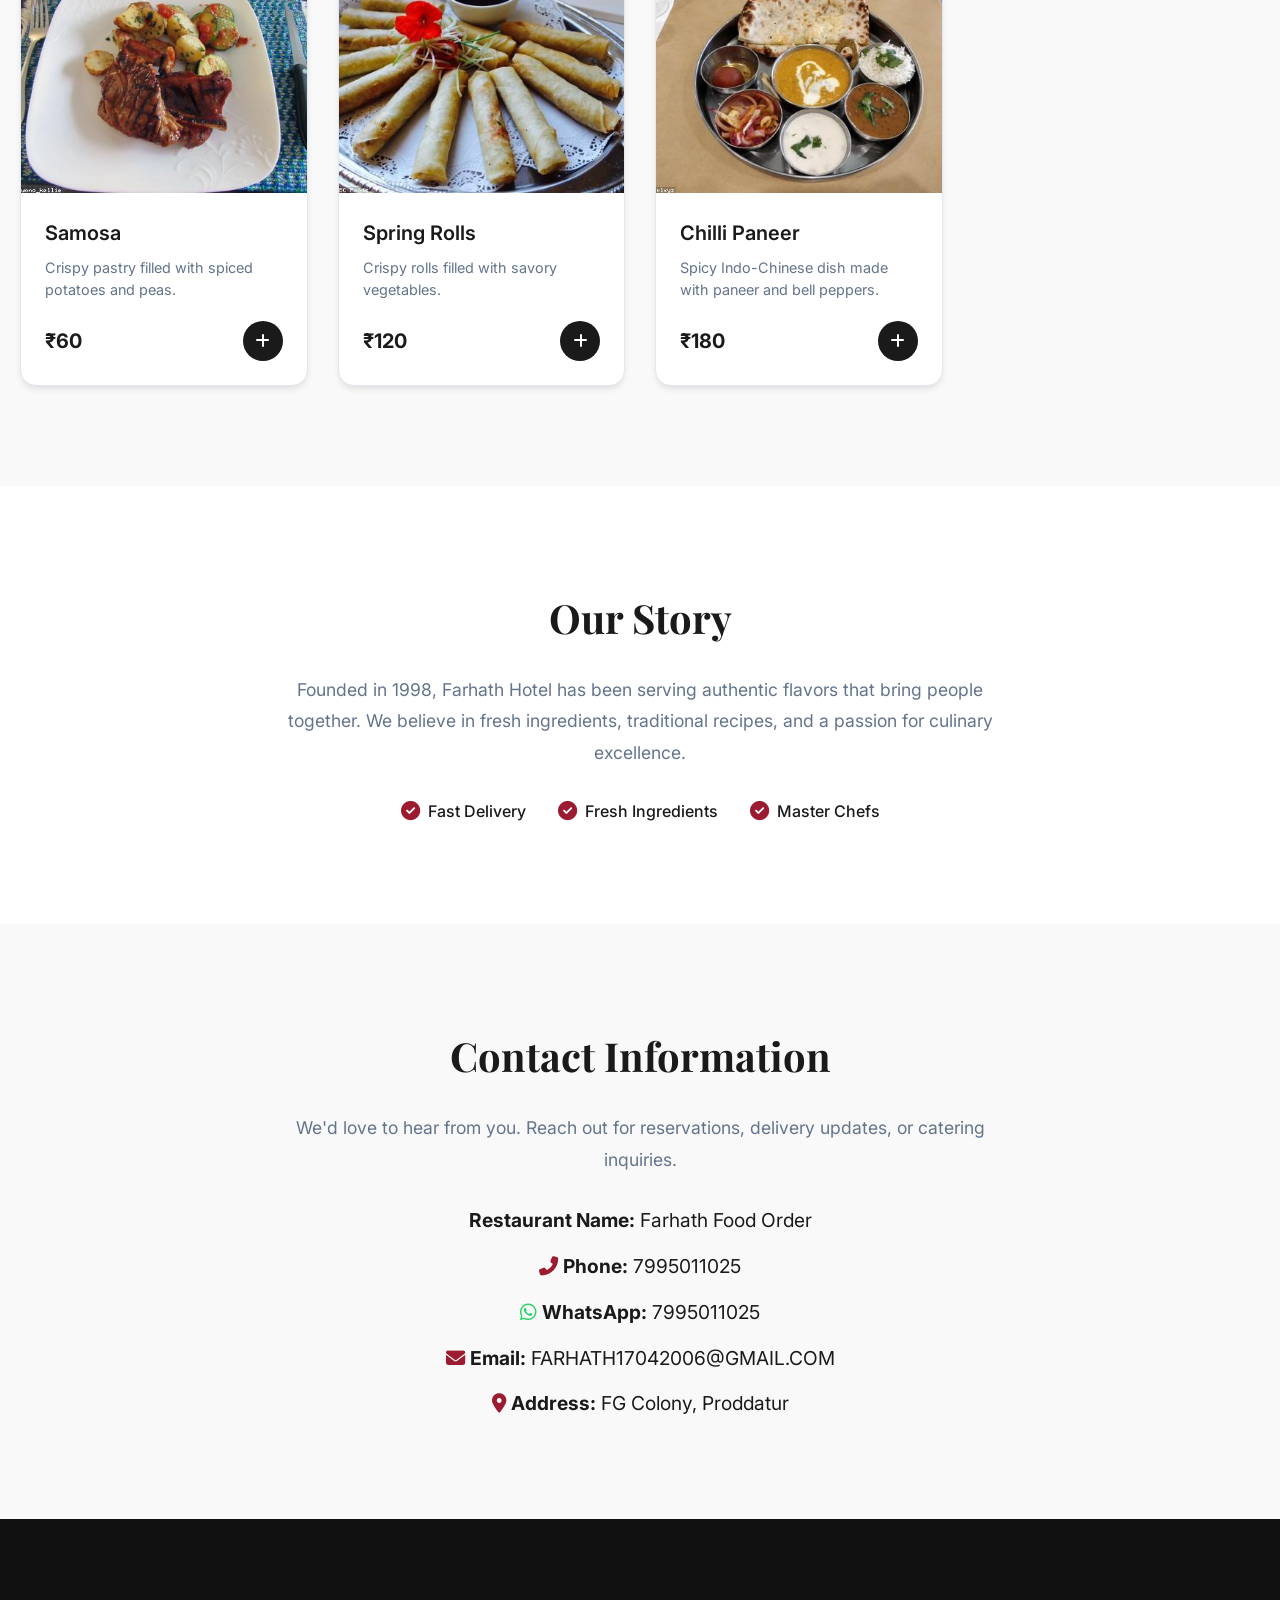
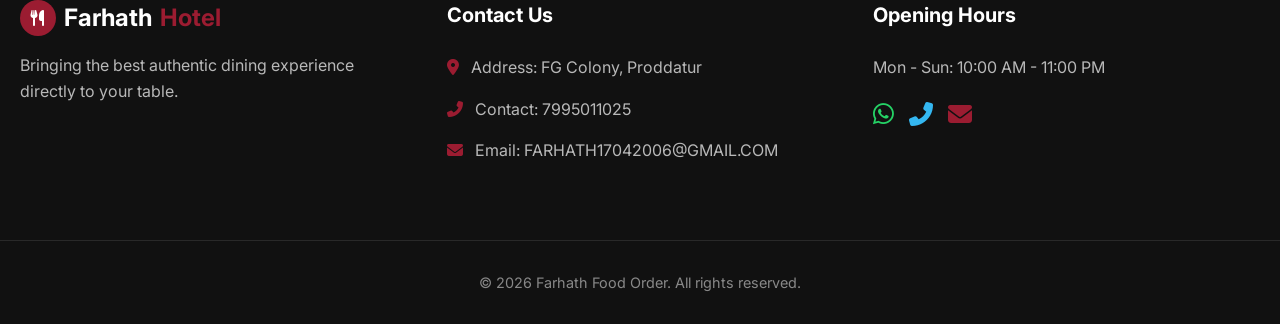
==== commit e69c4973: "Update Farhath Food Order website" ====
--- a/index.html
+++ b/index.html
@@ -1,732 +1,200 @@
-<!doctype html>
+<!DOCTYPE html>
 <html lang="en">
 <head>
-  <meta charset="utf-8" />
-  <meta name="viewport" content="width=device-width,initial-scale=1" />
-  <title>Farhath Hotel — Farhath Family Restaurant</title>
-  <link href="https://fonts.googleapis.com/css2?family=Poppins:wght@300;400;600;700&display=swap" rel="stylesheet">
-  <style>
-    :root{
-      /* changed accent from orange to teal/blue */
-      --accent: #00a8cc; /* teal */
-      --accent-dark: #007ea6;
-      --accent-rgb: 0,168,204;
-      --black:#0d0d0d;
-      --cream:#fffaf3;
-      --card-shadow: 0 12px 30px rgba(13,13,13,0.06);
-      --muted:#6b6b6b;
-    }
-    *{box-sizing:border-box}
-    body{
-      font-family:'Poppins',sans-serif;
-      background: var(--cream);
-      margin:0;
-      color:var(--black);
-      -webkit-font-smoothing:antialiased;
-      -moz-osx-font-smoothing:grayscale;
-      line-height:1.35;
-    }
-
-    /* HEADER */
-    header{
-      background: linear-gradient(90deg,var(--accent), var(--accent-dark));
-      color:white;
-      padding:18px 18px;
-      position:sticky;
-      top:0;
-      z-index:1200;
-      display:flex;
-      gap:14px;
-      align-items:center;
-      justify-content:space-between;
-      box-shadow: 0 10px 30px rgba(0,0,0,0.08);
-    }
-    header .brand{display:flex; gap:12px; align-items:center}
-    header h1{font-size:20px; margin:0; font-weight:700}
-    header p{margin:0; font-size:13px; opacity:0.95}
-
-    nav.topnav{display:flex; gap:10px; align-items:center}
-    nav.topnav a{
-      color:white;
-      text-decoration:none;
-      padding:8px 12px;
-      border-radius:8px;
-      font-weight:600;
-      font-size:13px;
-      background:rgba(255,255,255,0.06);
-    }
-    nav.topnav a:hover{background:rgba(255,255,255,0.12)}
-
-    /* LAYOUT */
-    .container{
-      max-width:1200px;
-      margin:22px auto;
-      padding:0 16px;
-      display:grid;
-      grid-template-columns: 1fr 360px;
-      gap:20px;
-      align-items:start;
-    }
-
-    main{min-height:600px}
-
-    /* HERO */
-    .hero{
-      background: linear-gradient(180deg, rgba(0,0,0,0.02), rgba(0,0,0,0.00));
-      border-radius:14px;
-      color:var(--black);
-      padding:20px;
-      display:flex;
-      flex-direction:column;
-      gap:12px;
-      box-shadow:var(--card-shadow);
-      border:1px solid rgba(0,0,0,0.04);
-    }
-    .hero h2{margin:0; font-size:22px}
-    .hero p{margin:0; color:var(--muted)}
-
-    .controls{margin-top:10px; display:flex; gap:12px; align-items:center; flex-wrap:wrap}
-    .search{flex:1; display:flex}
-    .search input{
-      width:100%;
-      padding:12px 16px;
-      border-radius:12px;
-      border:1px solid rgba(13,13,13,0.06);
-      outline:none;
-      font-size:14px;
-      background:white;
-      box-shadow:0 8px 20px rgba(13,13,13,0.04);
-    }
-
-    .filters{display:flex; gap:8px; flex-wrap:wrap}
-    .filters button{
-      border:1px solid rgba(13,13,13,0.06);
-      padding:8px 12px;
-      border-radius:999px;
-      background:white;
-      cursor:pointer;
-      font-weight:600;
-      color:var(--black);
-      box-shadow:0 8px 18px rgba(13,13,13,0.03);
-    }
-    .filters button.active{background:var(--black); color:var(--accent); border-color:var(--black)}
-
-    /* menu grid */
-    .menu-grid{
-      margin-top:16px;
-      display:grid;
-      grid-template-columns: repeat(auto-fit,minmax(220px,1fr));
-      gap:14px;
-    }
-
-    .card{
-      background: white;
-      border-radius:12px;
-      overflow:hidden;
-      box-shadow: var(--card-shadow);
-      display:flex;
-      flex-direction:column;
-      transition: transform .16s ease, box-shadow .16s ease;
-      border:1px solid rgba(13,13,13,0.03);
-    }
-    .card:hover{transform:translateY(-6px)}
-    .card img{width:100%; height:150px; object-fit:cover; display:block; background:#f3f2f1}
-    .meta{padding:12px; display:flex; gap:8px; flex-direction:column; flex:1}
-    .meta h3{margin:0; font-size:15px; display:flex; align-items:center; gap:8px}
-    .meta p{margin:0; color:var(--muted); font-size:13px}
-    .meta .row{display:flex; justify-content:space-between; align-items:center; gap:8px}
-    .price{font-weight:800; color:var(--accent)}
-    .meta button{
-      padding:8px 12px;
-      border-radius:10px;
-      border:0;
-      background:var(--black);
-      color:var(--accent);
-      cursor:pointer;
-      font-weight:700;
-    }
-
-    /* tags for category & emoji */
-    .tag{
-      display:inline-flex;
-      align-items:center;
-      gap:6px;
-      font-size:12px;
-      padding:6px 8px;
-      border-radius:999px;
-      background: rgba(var(--accent-rgb), 0.08);
-      color:var(--black);
-      border:1px solid rgba(var(--accent-rgb), 0.12);
-      font-weight:600;
-    }
-
-    /* Sidebar cart */
-    .cart{
-      position:sticky;
-      top:92px;
-      background:white;
-      padding:14px;
-      border-radius:12px;
-      box-shadow:var(--card-shadow);
-      max-height:76vh;
-      overflow:auto;
-      border:1px solid rgba(13,13,13,0.03);
-    }
-    .cart h3{margin:0 0 10px 0; font-size:16px}
-    .cart .empty{color:var(--muted); padding:18px 0; text-align:center}
-    .cart .cart-list{display:flex; flex-direction:column; gap:10px}
-    .cart-item{
-      display:flex;
-      gap:10px;
-      align-items:center;
-      justify-content:space-between;
-      padding:8px;
-      border-radius:8px;
-      background:#fff6f0;
-      border:1px solid rgba(var(--accent-rgb),0.06);
-    }
-    .cart-item .left{display:flex; gap:8px; align-items:center}
-    .cart-item img{width:48px; height:48px; object-fit:cover; border-radius:8px}
-    .cart-item .title{font-weight:700; font-size:14px}
-    .cart-item .qty{display:flex; gap:6px; align-items:center}
-    .btn-qty{
-      border:0;
-      padding:6px 8px;
-      border-radius:8px;
-      cursor:pointer;
-      font-weight:800;
-      background:var(--black);
-      color:var(--accent);
-    }
-
-    .cart .total{
-      margin-top:10px;
-      display:flex;
-      justify-content:space-between;
-      font-weight:900;
-      font-size:18px;
-    }
-    .checkout{
-      margin-top:12px;
-      width:100%;
-      padding:12px;
-      border-radius:10px;
-      border:0;
-      cursor:pointer;
-      background:var(--black);
-      color:var(--accent);
-      font-weight:800;
-    }
-
-    /* Popular & Best lists */
-    .row-flex{display:flex; gap:12px; align-items:center; flex-wrap:wrap; margin-top:8px}
-    .pill{background:white; border-radius:10px; padding:10px 12px; border:1px solid rgba(13,13,13,0.04); box-shadow:0 8px 18px rgba(13,13,13,0.03)}
-    .section{margin-top:22px; background:white; border-radius:12px; padding:12px; box-shadow:var(--card-shadow); border:1px solid rgba(13,13,13,0.03)}
-
-    #menuList{max-height:320px; overflow:auto; padding:8px; border-radius:8px; background:#fff8f5; border:1px solid rgba(13,13,13,0.03)}
-
-    /* modal */
-    .modal-bg{position:fixed; inset:0; background:rgba(0,0,0,0.5); display:none; align-items:center; justify-content:center; z-index:1500}
-    .modal{background:white; width:92%; max-width:620px; border-radius:12px; padding:18px; box-shadow:0 30px 60px rgba(0,0,0,0.25)}
-
-    /* back to top */
-    #backTop{position:fixed; bottom:26px; right:26px; background:var(--accent); color:white; border:0; padding:12px 14px; border-radius:999px; cursor:pointer; display:none; z-index:1400; box-shadow: 0 12px 36px rgba(0,0,0,0.18)}
-
-    /* responsive */
-    @media (max-width:1000px){
-      .container{grid-template-columns: 1fr; padding-bottom:80px}
-      .cart{position:relative; top:auto; max-height:none}
-      #backTop{right:12px}
-    }
-  </style>
+    <meta charset="UTF-8">
+    <meta name="viewport" content="width=device-width, initial-scale=1.0">
+    <title>Farhath Food Order | Authentic Dining</title>
+    <meta name="description" content="Since 1998 · Est. Farhath Kitchen. Order authentic food online.">
+    <!-- Google Fonts -->
+    <link rel="preconnect" href="https://fonts.googleapis.com">
+    <link rel="preconnect" href="https://fonts.gstatic.com" crossorigin>
+    <link href="https://fonts.googleapis.com/css2?family=Inter:wght@400;500;600;700&family=Playfair+Display:ital,wght@0,600;0,700;1,600&display=swap" rel="stylesheet">
+    <!-- FontAwesome Icons -->
+    <link rel="stylesheet" href="https://cdnjs.cloudflare.com/ajax/libs/font-awesome/6.4.0/css/all.min.css">
+    <!-- Custom CSS -->
+    <link rel="stylesheet" href="css/style.css">
 </head>
 <body>
-
-<header>
-  <div class="brand" style="align-items:center">
-    <svg width="44" height="44" viewBox="0 0 24 24" fill="none" style="border-radius:8px; background:rgba(0,0,0,0.06); padding:6px">
-      <path d="M4 11c0-3.866 3.582-7 8-7s8 3.134 8 7v6a2 2 0 0 1-2 2h-4" stroke="white" stroke-width="1.4" stroke-linecap="round" stroke-linejoin="round"/>
-      <path d="M8 17h8M8 14h8" stroke="white" stroke-width="1.4" stroke-linecap="round" stroke-linejoin="round"/>
-    </svg>
-    <div>
-      <h1>Farhath Hotel</h1>
-      <p style="font-size:12px">Farhath Family Restaurant — Fresh multi-cuisine dishes</p>
+    <!-- HEADER -->
+    <header id="main-header">
+        <div class="container header-container">
+            <div class="logo">
+                <div class="logo-icon"><i class="fas fa-utensils"></i></div>
+                <span class="logo-text-dark">Farhath</span><span class="logo-text-brand">Hotel</span>
+            </div>
+            
+            <nav class="desktop-nav">
+                <ul class="nav-links">
+                    <li><a href="#home" class="active">Home</a></li>
+                    <li><a href="#menu">Menu</a></li>
+                    <li><a href="#about">About</a></li>
+                    <li><a href="#contact">Contact</a></li>
+                </ul>
+            </nav>
+            
+            <div class="header-actions">
+                <button id="cart-toggle" class="cart-btn" aria-label="Open Cart">
+                    <i class="fas fa-shopping-bag"></i>
+                    <span id="cart-badge" class="badge">0</span>
+                </button>
+                <button id="mobile-menu-btn" class="hamburger-btn">
+                    <i class="fas fa-bars"></i>
+                </button>
+            </div>
+        </div>
+        
+        <!-- Mobile Nav -->
+        <div id="mobile-nav" class="mobile-nav-panel">
+            <ul class="mobile-links">
+                <li><a href="#home">Home</a></li>
+                <li><a href="#menu">Menu</a></li>
+                <li><a href="#about">About</a></li>
+                <li><a href="#contact">Contact</a></li>
+            </ul>
+        </div>
+    </header>
+
+    <!-- HERO SECTION -->
+    <section id="home" class="hero">
+        <div class="hero-overlay"></div>
+        <div class="container hero-content">
+            <div class="hero-badge">
+                <i class="fas fa-star"></i> SINCE 1998 &middot; EST. FARHATH KITCHEN
+            </div>
+            <h1 class="hero-title">Where every bite <br><span class="italic-serif">tells a story.</span></h1>
+            <p class="hero-desc">From slow-cooked dum biryani to wood-fired pizzas and Indo-Chinese classics — hand-crafted by our chefs and delivered warm to your doorstep.</p>
+            <div class="hero-buttons">
+                <a href="#menu" class="btn btn-primary">Order Now <i class="fas fa-arrow-right"></i></a>
+                <a href="#menu" class="btn btn-outline">View Menu</a>
+            </div>
+        </div>
+    </section>
+
+    <!-- MENU SECTION -->
+    <section id="menu" class="menu-section">
+        <div class="container">
+            <div class="section-header">
+                <h2>Explore Our Menu</h2>
+                <div class="category-tabs" id="category-tabs">
+                    <button class="tab-btn active" data-category="All">All</button>
+                    <button class="tab-btn" data-category="Pizza">Pizza</button>
+                    <button class="tab-btn" data-category="Burgers">Burgers</button>
+                    <button class="tab-btn" data-category="Drinks">Drinks</button>
+                    <button class="tab-btn" data-category="Desserts">Desserts</button>
+                    <button class="tab-btn" data-category="Other Food">Other Food</button>
+                </div>
+            </div>
+
+            <!-- Food Grid -->
+            <div id="food-grid" class="food-grid">
+                <!-- Javascript will inject food cards here -->
+            </div>
+        </div>
+    </section>
+
+    <!-- ABOUT SECTION -->
+    <section id="about" class="about-section">
+        <div class="container about-container">
+            <div class="about-text">
+                <h2>Our Story</h2>
+                <p>Founded in 1998, Farhath Hotel has been serving authentic flavors that bring people together. We believe in fresh ingredients, traditional recipes, and a passion for culinary excellence.</p>
+                <ul class="features-list">
+                    <li><i class="fas fa-check-circle"></i> Fast Delivery</li>
+                    <li><i class="fas fa-check-circle"></i> Fresh Ingredients</li>
+                    <li><i class="fas fa-check-circle"></i> Master Chefs</li>
+                </ul>
+            </div>
+        </div>
+    </section>
+
+    <!-- CONTACT SECTION -->
+    <section id="contact" class="about-section" style="background-color: var(--light);">
+        <div class="container about-container">
+            <div class="about-text">
+                <h2>Contact Information</h2>
+                <p>We'd love to hear from you. Reach out for reservations, delivery updates, or catering inquiries.</p>
+                <div style="display: flex; flex-direction: column; align-items: center; gap: 15px; margin-top: 20px;">
+                    <div style="font-size: 1.2rem;"><strong>Restaurant Name:</strong> Farhath Food Order</div>
+                    <div style="font-size: 1.2rem;"><a href="tel:+917995011025" style="color: inherit;"><i class="fas fa-phone-alt" style="color: var(--primary);"></i> <strong>Phone:</strong> 7995011025</a></div>
+                    <div style="font-size: 1.2rem;"><a href="https://wa.me/917995011025" style="color: inherit;"><i class="fab fa-whatsapp" style="color: #25D366;"></i> <strong>WhatsApp:</strong> 7995011025</a></div>
+                    <div style="font-size: 1.2rem;"><a href="mailto:FARHATH17042006@GMAIL.COM" style="color: inherit;"><i class="fas fa-envelope" style="color: var(--primary);"></i> <strong>Email:</strong> FARHATH17042006@GMAIL.COM</a></div>
+                    <div style="font-size: 1.2rem;"><i class="fas fa-map-marker-alt" style="color: var(--primary);"></i> <strong>Address:</strong> FG Colony, Proddatur</div>
+                </div>
+            </div>
+        </div>
+    </section>
+
+    <!-- FOOTER SECTION -->
+    <footer class="footer">
+        <div class="container footer-container">
+            <div class="footer-brand">
+                <div class="logo">
+                    <div class="logo-icon"><i class="fas fa-utensils"></i></div>
+                    <span class="logo-text-dark" style="color:white;">Farhath</span><span class="logo-text-brand">Hotel</span>
+                </div>
+                <p>Bringing the best authentic dining experience directly to your table.</p>
+            </div>
+            
+            <div class="footer-contact">
+                <h3>Contact Us</h3>
+                <ul class="contact-info">
+                    <li><i class="fas fa-map-marker-alt"></i> Address: FG Colony, Proddatur</li>
+                    <li><i class="fas fa-phone-alt"></i> Contact: 7995011025</li>
+                    <li><i class="fas fa-envelope"></i> Email: FARHATH17042006@GMAIL.COM</li>
+                </ul>
+            </div>
+            
+            <div class="footer-hours">
+                <h3>Opening Hours</h3>
+                <p>Mon - Sun: 10:00 AM - 11:00 PM</p>
+                <div style="margin-top: 15px; display: flex; gap: 15px; font-size: 1.5rem;">
+                    <a href="https://wa.me/917995011025" style="color: #25D366;" aria-label="WhatsApp"><i class="fab fa-whatsapp"></i></a>
+                    <a href="tel:+917995011025" style="color: #34b7f1;" aria-label="Phone"><i class="fas fa-phone-alt"></i></a>
+                    <a href="mailto:FARHATH17042006@GMAIL.COM" style="color: var(--primary);" aria-label="Email"><i class="fas fa-envelope"></i></a>
+                </div>
+            </div>
+        </div>
+        <div class="footer-bottom">
+            <p>&copy; 2026 Farhath Food Order. All rights reserved.</p>
+        </div>
+    </footer>
+
+    <!-- FLOATING CONTACT BUTTONS -->
+    <div class="floating-contacts">
+        <a href="https://wa.me/917995011025" target="_blank" class="floating-btn whatsapp" aria-label="WhatsApp">
+            <i class="fab fa-whatsapp"></i>
+        </a>
+        <a href="tel:+917995011025" class="floating-btn phone" aria-label="Phone">
+            <i class="fas fa-phone-alt"></i>
+        </a>
     </div>
-  </div>
-
-  <nav class="topnav" aria-label="top navigation">
-    <a href="#about">About</a>
-    <a href="#menu">Menu</a>
-    <a href="#menuListSection">Menu List</a>
-    <a href="#contact">Contact</a>
-  </nav>
-</header>
-
-<div class="container">
-  <main>
-    <section class="hero">
-      <div>
-        <h2>Farhath Hotel Special Menu</h2>
-        <p>Family-friendly multi-cuisine restaurant serving delicious Indian, Arabian, Chinese, Tandoori and Fast-Food dishes prepared fresh every day.</p>
-      </div>
-
-      <div class="controls">
-        <div class="search">
-          <input id="searchBox" placeholder="Search food by name or emoji (e.g. 🍕 or burger)..." oninput="searchFood()" />
-        </div>
-
-        <div class="filters" id="filterButtons" aria-hidden="false">
-          <!-- JS will populate -->
-        </div>
-      </div>
-    </section>
-
-    <section class="section" id="menu" style="margin-top:18px;">
-      <h3 style="margin-bottom:8px">Menu — Tap an item to add to cart</h3>
-
-      <div style="display:flex; gap:12px; align-items:center; justify-content:space-between; flex-wrap:wrap">
-        <div class="row-flex" id="popularWrap" style="flex:1">
-          <strong style="margin-right:8px">🔥 Popular:</strong>
-          <!-- popular pills inserted by JS -->
-        </div>
-        <div class="row-flex" id="bestWrap">
-          <strong style="margin-right:8px">⭐ Best:</strong>
-          <!-- best pills inserted by JS -->
-        </div>
-      </div>
-
-      <div class="menu-grid" id="menuGrid">
-        <!-- cards populated by JS -->
-      </div>
-    </section>
-
-    <section class="section" id="menuListSection">
-      <h3>All Food Items (Text List)</h3>
-      <div id="menuList"></div>
-    </section>
-
-    <!-- Fast Food Gallery (bottom pictures for fast food) -->
-    <section class="section" id="fastfoodGallery">
-      <h3>Fast Food Gallery 🍟</h3>
-      <div style="display:grid; grid-template-columns: repeat(auto-fit,minmax(220px,1fr)); gap:12px; margin-top:10px">
-        <img src="https://images.unsplash.com/photo-1550547660-d9450f859349?w=900" alt="Delicious Burger" style="width:100%; height:160px; object-fit:cover; border-radius:8px">
-        <img src="https://images.unsplash.com/photo-1576107232684-1279f390859f?w=900" alt="Crispy Fries" style="width:100%; height:160px; object-fit:cover; border-radius:8px">
-        <img src="https://images.unsplash.com/photo-1626082927389-6cd097cdc6ec?w=900" alt="Fried Chicken" style="width:100%; height:160px; object-fit:cover; border-radius:8px">
-      </div>
-    </section>
-
-    <section class="section" id="about">
-      <h3>About Farhath Hotel</h3>
-      <p style="margin-top:8px;">
-        <strong>Farhath Family Restaurant</strong> — “Farhath Hotel is a family-friendly multi-cuisine restaurant serving delicious Indian, Arabian, Chinese, Tandoori and Fast-Food dishes prepared fresh every day.”<br>
-        We focus on fresh ingredients, friendly service, and flavors that bring families together. Our kitchen prepares each dish with care, adapting spice levels on request and offering both vegetarian and non-vegetarian options.
-      </p>
-    </section>
-
-    <section class="section" id="contact">
-      <h3>Contact</h3>
-      <p style="margin-top:8px">Phone: <strong>9391214606</strong><br>Email: <strong>farhath1704@gmail.com</strong></p>
-    </section>
-  </main>
-
-  <!-- CART SIDEBAR -->
-  <aside class="cart" aria-label="Cart">
-    <h3>Your Cart</h3>
-    <div id="cartItemsWrap">
-      <div class="empty" id="cartEmpty">Your cart is empty. Add items from the menu.</div>
-      <div class="cart-list" id="cartList" style="display:none"></div>
+
+    <!-- CART SLIDE PANEL -->
+    <div id="cart-overlay" class="cart-overlay"></div>
+    <div id="cart-panel" class="cart-panel">
+        <div class="cart-header">
+            <h2>Your Cart</h2>
+            <button id="close-cart" class="close-cart-btn"><i class="fas fa-times"></i></button>
+        </div>
+        
+        <div id="cart-items-container" class="cart-items">
+            <!-- Cart items injected here by JS -->
+            <div class="empty-cart-msg">Your cart is empty.</div>
+        </div>
+        
+        <div class="cart-footer">
+            <div class="cart-total-row">
+                <span class="total-label">Total:</span>
+                <span id="cart-total" class="total-amount">₹0</span>
+            </div>
+            <button id="checkout-btn" class="btn btn-checkout" disabled>Checkout</button>
+        </div>
     </div>
 
-    <div class="total" id="cartTotalWrap" style="display:none">
-      <span>Total</span>
-      <span id="totalAmount">₹0</span>
-    </div>
-
-    <button class="checkout" id="checkoutBtn" style="display:none" onclick="openCheckout()">Checkout</button>
-  </aside>
-</div>
-
-<!-- Modal -->
-<div class="modal-bg" id="modalBg">
-  <div class="modal">
-    <h3>Order Summary</h3>
-    <div id="summaryContent" style="margin-top:10px"></div>
-    <div style="display:flex; justify-content:space-between; margin-top:14px; font-weight:800">
-      <span>Total:</span><span id="summaryTotal">₹0</span>
-    </div>
-    <div style="display:flex; gap:8px; margin-top:14px; justify-content:flex-end;">
-      <button onclick="closeCheckout()" style="padding:10px 12px; border-radius:8px; border:0; background:#e5e7eb; cursor:pointer">Close</button>
-      <button onclick="confirmOrder()" style="padding:10px 12px; border-radius:8px; border:0; background:var(--black); color:var(--accent); cursor:pointer">Confirm</button>
-    </div>
-  </div>
-</div>
-
-<button id="backTop" title="Back to top" onclick="window.scrollTo({top:0,behavior:'smooth'})">↑</button>
-
-<script>
-/* =========================
-   Data: 150 Items (10 categories x 15 items)
-   Each category uses Unsplash source queries targeted to category (so pizza items show pizza pics, burger items show burger pics)
-   Also: emoji mapping for item heading.
-   ========================= */
-
-const categoryEmoji = {
-  'Pizza':'🍕','Burger':'🍔','Pasta':'🍝','Salad':'🥗','Dessert':'🍰',
-  'Indian':'🍛','Chinese':'🥡','Arabian':'🫓','Tandoori':'🔥','Fast Food':'🍟'
-};
-
-const categories = ['Pizza','Burger','Pasta','Salad','Dessert','Indian','Chinese','Arabian','Tandoori','Fast Food'];
-
-/* base names arrays (15 each) */
-const baseNames = {
-  'Pizza': [
-    'Margherita','Pepperoni','Farmhouse','BBQ Chicken','Cheese Burst','Mexican Fiesta','Veggie Supreme','Paneer Makhani',
-    'Paneer Tikka','Hawaiian','Four Cheese','Peri Peri Paneer','Garlic Chicken','Hot & Spicy','Truffle Special'
-  ],
-  'Burger': [
-    'Classic Beef','Cheese Burger','Veggie Burger','Double Patty','BBQ Chicken Burger','Spicy Chicken','Mushroom Swiss','Aloo Tikki Burger',
-    'Paneer Burger','Crispy Fish','Jalapeno Burger','Smoky Bacon','Grilled Chicken','Mayo Blast','Peri Peri Burger'
-  ],
-  'Pasta': [
-    'Spaghetti Pomodoro','Penne Arrabiata','Fettuccine Alfredo','Lasagna','Veggie Penne','Creamy Mushroom','Pesto Pasta','Seafood Linguine',
-    'Bolognese','Cheesy Macaroni','Garlic Olive Pasta','Tomato Basil','Carbonara','Spinach Ricotta','Lemon Herb Pasta'
-  ],
-  'Salad': [
-    'Caesar Salad','Greek Salad','Garden Fresh','Quinoa Salad','Fruit Salad','Cobb Salad','Caprese','Mexican Corn Salad',
-    'Mediterranean Salad','Avocado Salad','Protein Power','Asian Slaw','Kale & Quinoa','Spinach Walnut','Chickpea Salad'
-  ],
-  'Dessert': [
-    'Chocolate Ice Cream','Gulab Jamun','Brownie','Cheesecake','Tiramisu','Rasmalai','Kulfi','Apple Pie',
-    'Choco Lava','Panna Cotta','Carrot Halwa','Strawberry Sorbet','Mango Mousse','Falooda','Banana Split'
-  ],
-  'Indian': [
-    'Butter Chicken','Palak Paneer','Chana Masala','Dal Makhni','Aloo Gobi','Paneer Butter Masala','Veg Biryani','Chicken Biryani',
-    'Kadai Chicken','Rogan Josh','Fish Curry','Mutton Curry','Samosa (2pcs)','Pav Bhaji','Dosa (Masala)'
-  ],
-  'Chinese': [
-    'Chow Mein','Hakka Noodles','Veg Manchurian','Chicken Manchurian','Sweet & Sour Chicken','Spring Rolls','Veg Fried Rice','Egg Fried Rice',
-    'Chilli Paneer','Schezwan Noodles','Hot Garlic Noodles','Gobi Manchurian','Sesame Chicken','Honey Chilli Potato','Chicken Fried Rice'
-  ],
-  'Arabian': [
-    'Shawarma (Chicken)','Shawarma (Veg)','Falafel Wrap','Hummus Platter','Tabbouleh','Grilled Kebab','Lamb Kofta','Chicken Kabsa',
-    'Arabic Rice','Fattoush','Kunafa','Baklava','Mandi Chicken','Arabic Mixed Grill','Pita Bread'
-  ],
-  'Tandoori': [
-    'Tandoori Chicken','Tandoori Paneer','Tandoori Prawns','Tandoori Fish','Seekh Kebab','Chicken Malai Kebab','Tandoori Mushroom','Paneer Tikka',
-    'Tangdi Kebab','Afghani Chicken','Hariyali Kebab','Tandoori Lamb Chops','Achari Chicken','BBQ Tandoori Platter','Tandoori Boti'
-  ],
-  'Fast Food': [
-    'French Fries','Onion Rings','Veg Nuggets','Chicken Nuggets','Hot Dog','Corn Dog','Paneer Fingers','Loaded Nachos',
-    'Cheesy Fries','Masala Fries','Samosa Burger','Wrap Roll','Club Sandwich','Grilled Cheese','Chicken Wings'
-  ]
-};
-
-/* Build items array using exact curated images from previous project */
-const items = [
-    // PIZZA
-    { id: 1, name: "Margherita Pizza", desc: "Classic delight with 100% real mozzarella cheese.", price: 299, category: "Pizza", image: "images/pizza/margherita.jpg" },
-    { id: 2, name: "Pepperoni Pizza", desc: "Loaded with pepperoni and extra cheese.", price: 499, category: "Pizza", image: "images/pizza/pepperoni.jpg" },
-    { id: 3, name: "Farmhouse Pizza", desc: "Delightful combination of onion, capsicum, tomato & grilled mushroom.", price: 349, category: "Pizza", image: "images/pizza/farmhouse.jpg" },
-    { id: 8, name: "Veg Supreme Pizza", desc: "Supreme combination of black olives, onions, capsicum, and mushroom.", price: 399, category: "Pizza", image: "images/pizza/veg-supreme.jpg" },
-    { id: 9, name: "Mexican Green Wave Pizza", desc: "Loaded with crunchy onions, capsicum, tomato and jalapeño.", price: 349, category: "Pizza", image: "images/pizza/mexican-green-wave.jpg" },
-    
-    // BURGERS
-    { id: 11, name: "Chicken Burger", desc: "Juicy chicken patty with cheese and lettuce.", price: 199, category: "Burger", image: "images/burgers/chicken.jpg" },
-    { id: 12, name: "Veg Burger", desc: "Crispy veg patty with fresh veggies and mayo.", price: 149, category: "Burger", image: "images/burgers/veg.jpg" },
-    { id: 16, name: "Paneer Burger", desc: "Spiced paneer patty with creamy sauce.", price: 179, category: "Burger", image: "images/burgers/paneer.jpg" },
-    
-    // FAST FOOD
-    { id: 21, name: "French Fries", desc: "Crispy golden salted fries.", price: 119, category: "Fast Food", image: "images/starters/french-fries.jpg" },
-    { id: 23, name: "Chicken Nuggets", desc: "Crispy bite-sized chicken nuggets.", price: 189, category: "Fast Food", image: "images/starters/nuggets.jpg" },
-    { id: 26, name: "Garlic Bread", desc: "Freshly baked bread with garlic butter.", price: 99, category: "Fast Food", image: "images/starters/garlic-bread.jpg" },
-    { id: 28, name: "Sandwich", desc: "Fresh vegetable and cheese sandwich.", price: 129, category: "Fast Food", image: "images/starters/sandwich.jpg" },
-    { id: 29, name: "Club Sandwich", desc: "Triple layered sandwich.", price: 199, category: "Fast Food", image: "images/starters/club-sandwich.jpg" },
-    
-    // CHINESE / INDIAN
-    { id: 51, name: "Momos", desc: "Steamed dumplings.", price: 149, category: "Chinese", image: "images/starters/momos.jpg" },
-    { id: 53, name: "Pani Puri", desc: "Crispy hollow puris.", price: 99, category: "Indian", image: "images/starters/pani-puri.jpg" },
-    { id: 54, name: "Samosa", desc: "Crispy pastry.", price: 60, category: "Indian", image: "images/starters/samosa.jpg" },
-    { id: 55, name: "Spring Rolls", desc: "Crispy rolls.", price: 120, category: "Chinese", image: "images/starters/spring-rolls.jpg" },
-    { id: 56, name: "Chilli Paneer", desc: "Spicy paneer.", price: 180, category: "Chinese", image: "images/starters/chilli-paneer.jpg" },
-    
-    // INDIAN / CHINESE MAINS
-    { id: 31, name: "Chicken Biryani", desc: "Aromatic basmati rice.", price: 349, category: "Indian", image: "images/main-course/chicken-biryani.jpg" },
-    { id: 32, name: "Veg Biryani", desc: "Mixed veg rice.", price: 249, category: "Indian", image: "images/main-course/veg-biryani.jpg" },
-    { id: 52, name: "Mutton Biryani", desc: "Aromatic mutton rice.", price: 399, category: "Indian", image: "images/main-course/mutton-biryani.jpg" },
-    { id: 33, name: "Chicken Fried Rice", desc: "Wok-tossed rice.", price: 229, category: "Chinese", image: "images/main-course/chicken-fried-rice.jpg" },
-    { id: 35, name: "Chicken Noodles", desc: "Stir-fried noodles.", price: 219, category: "Chinese", image: "images/main-course/chicken-noodles.jpg" },
-    { id: 40, name: "Paneer Rice", desc: "Flavorful paneer rice.", price: 239, category: "Indian", image: "images/main-course/paneer-rice.jpg" },
-    
-    // PASTA
-    { id: 37, name: "Chicken Pasta", desc: "Penne pasta.", price: 299, category: "Pasta", image: "images/main-course/chicken-pasta.jpg" },
-    { id: 38, name: "White Sauce Pasta", desc: "Creamy cheese pasta.", price: 249, category: "Pasta", image: "images/main-course/white-sauce-pasta.jpg" },
-    { id: 39, name: "Red Sauce Pasta", desc: "Tangy tomato pasta.", price: 229, category: "Pasta", image: "images/main-course/red-sauce-pasta.jpg" },
-    
-    // DESSERT
-    { id: 41, name: "Cold Coffee", desc: "Refreshing coffee.", price: 129, category: "Dessert", image: "images/drinks/cold-coffee.jpg" },
-    { id: 42, name: "Chocolate Milkshake", desc: "Thick chocolate shake.", price: 149, category: "Dessert", image: "images/drinks/chocolate-milkshake.jpg" },
-    { id: 43, name: "Vanilla Milkshake", desc: "Vanilla shake.", price: 129, category: "Dessert", image: "images/drinks/vanilla-milkshake.jpg" },
-    { id: 44, name: "Mango Shake", desc: "Mango shake.", price: 159, category: "Dessert", image: "images/drinks/mango-shake.jpg" },
-    { id: 45, name: "Soft Drinks", desc: "Chilled beverages.", price: 60, category: "Dessert", image: "images/drinks/soft-drinks.jpg" },
-    { id: 46, name: "Chocolate Cake", desc: "Rich chocolate cake.", price: 199, category: "Dessert", image: "images/desserts/chocolate-cake.jpg" },
-    { id: 48, name: "Ice Cream", desc: "Premium ice cream.", price: 99, category: "Dessert", image: "images/desserts/ice-cream.jpg" },
-    { id: 49, name: "Gulab Jamun", desc: "Deep fried dough balls.", price: 89, category: "Dessert", image: "images/desserts/gulab-jamun.jpg" }
-];
-
-/* Helper get emoji by category */
-function emojiFor(cat){ return categoryEmoji[cat] || '🍽️' }
-
-/* Populate UI */
-const menuGrid = document.getElementById('menuGrid');
-const filterButtonsWrap = document.getElementById('filterButtons');
-const menuListEl = document.getElementById('menuList');
-const popularWrap = document.getElementById('popularWrap');
-const bestWrap = document.getElementById('bestWrap');
-
-/* Build filter buttons */
-const allBtn = document.createElement('button');
-allBtn.innerText = 'All';
-allBtn.classList.add('active');
-allBtn.onclick = ()=>applyFilter('All', allBtn);
-filterButtonsWrap.appendChild(allBtn);
-const categoryButtons = {'All': allBtn};
-categories.forEach(cat=>{
-  const btn = document.createElement('button');
-  btn.innerText = cat;
-  btn.onclick = ()=>applyFilter(cat, btn);
-  filterButtonsWrap.appendChild(btn);
-  categoryButtons[cat] = btn;
-});
-
-/* Render cards */
-function createCard(item){
-  const div = document.createElement('div');
-  div.className = 'card';
-  div.dataset.name = item.name.toLowerCase();
-  div.dataset.category = item.category;
-  const emoji = emojiFor(item.category);
-  // item title includes emoji
-  div.innerHTML = `
-    <img src="${item.image}" alt="${escapeHtml(item.name)}" loading="lazy">
-    <div class="meta">
-      <div style="display:flex; justify-content:space-between; align-items:center">
-        <h3>${emoji} ${escapeHtml(item.name)}</h3>
-        <span class="tag">${escapeHtml(item.category)}</span>
-      </div>
-      <p class="muted">Delicious ${escapeHtml(item.category)} prepared fresh</p>
-      <div class="row">
-        <div class="price">₹${item.price}</div>
-        <button onclick="addToCart(${item.id})">Add</button>
-      </div>
-    </div>
-  `;
-  return div;
-}
-
-items.forEach(it => menuGrid.appendChild(createCard(it)));
-
-/* Build textual menu list */
-function buildMenuList(){
-  const ol = document.createElement('ol');
-  ol.style.margin = '8px 0';
-  ol.style.paddingLeft = '18px';
-  items.forEach(it=>{
-    const li = document.createElement('li');
-    li.style.marginBottom='6px';
-    li.innerText = `${emojiFor(it.category)} ${it.name} — ₹${it.price} (${it.category})`;
-    ol.appendChild(li);
-  });
-  menuListEl.appendChild(ol);
-}
-buildMenuList();
-
-/* Popular and Best: choose first 15 items as popular and next 15 as best (you can change selection logic) */
-const popular = items.slice(0,15);
-const best = items.slice(15,30);
-
-function buildPills(list, wrap){
-  list.forEach(it => {
-    const p = document.createElement('div');
-    p.className = 'pill';
-    p.style.cursor = 'pointer';
-    p.onclick = ()=>{ // scroll to card and highlight briefly
-      const cards = Array.from(document.querySelectorAll('.menu-grid .card'));
-      const target = cards.find(c => c.querySelector('h3').innerText.includes(it.name));
-      if(target){
-        target.scrollIntoView({behavior:'smooth', block:'center'});
-        target.style.boxShadow = `0 18px 46px rgba(var(--accent-rgb),0.18)`;
-        setTimeout(()=> target.style.boxShadow = '', 1200);
-      }
-    };
-    p.innerText = `${emojiFor(it.category)} ${it.name}`;
-    wrap.appendChild(p);
-  });
-}
-buildPills(popular, popularWrap);
-buildPills(best, bestWrap);
-
-/* FILTER & SEARCH */
-function applyFilter(cat, btn){
-  document.querySelectorAll('.filters button').forEach(b=>b.classList.remove('active'));
-  btn.classList.add('active');
-  const cards = document.querySelectorAll('.menu-grid .card');
-  cards.forEach(c=>{
-    if(cat==='All' || c.dataset.category === cat) c.style.display = 'flex';
-    else c.style.display = 'none';
-  });
-  // clear search box
-  document.getElementById('searchBox').value = '';
-}
-
-function searchFood(){
-  const q = document.getElementById('searchBox').value.toLowerCase().trim();
-  const cards = document.querySelectorAll('.menu-grid .card');
-  cards.forEach(c=>{
-    const name = c.dataset.name;
-    const cat = c.dataset.category.toLowerCase();
-    // allow emoji search: check emoji names
-    const matched = name.includes(q) || cat.includes(q);
-    c.style.display = (q === '' || matched) ? 'flex' : 'none';
-  });
-  // if search active unset filter active
-  if(q !== ''){
-    document.querySelectorAll('.filters button').forEach(b=>b.classList.remove('active'));
-  } else {
-    // set All active if nothing else
-    document.querySelector('.filters button')?.classList.add('active');
-  }
-}
-
-/* escape helper */
-function escapeHtml(s){ return String(s).replace(/&/g,'&amp;').replace(/</g,'&lt;').replace(/>/g,'&gt;'); }
-
-/* =========================
-   Cart logic
-   ========================= */
-const cart = {}; // id -> {item, qty}
-const cartList = document.getElementById('cartList');
-const cartEmpty = document.getElementById('cartEmpty');
-const totalAmountEl = document.getElementById('totalAmount');
-const cartTotalWrap = document.getElementById('cartTotalWrap');
-const checkoutBtn = document.getElementById('checkoutBtn');
-
-window.addToCart = function(id){
-  const item = items.find(x=>x.id===id);
-  if(!item) return;
-  if(!cart[id]) cart[id] = { item, qty: 0 };
-  cart[id].qty++;
-  renderCart();
-};
-
-function renderCart(){
-  cartList.innerHTML = '';
-  const keys = Object.keys(cart);
-  if(keys.length===0){
-    cartEmpty.style.display = 'block';
-    cartList.style.display = 'none';
-    cartTotalWrap.style.display = 'none';
-    checkoutBtn.style.display = 'none';
-    totalAmountEl.innerText = '₹0';
-    return;
-  }
-  cartEmpty.style.display = 'none';
-  cartList.style.display = 'flex';
-  cartTotalWrap.style.display = 'flex';
-  checkoutBtn.style.display = 'block';
-
-  let total = 0;
-  keys.forEach(k=>{
-    const c = cart[k];
-    const it = c.item;
-    total += c.qty * it.price;
-
-    const div = document.createElement('div');
-    div.className = 'cart-item';
-    div.innerHTML = `
-      <div class="left">
-        <img src="${it.image}" alt="${escapeHtml(it.name)}" loading="lazy">
-        <div>
-          <div class="title">${escapeHtml(it.name)}</div>
-          <div class="muted" style="font-size:12px">₹${it.price} × ${c.qty} = ₹${c.qty * it.price}</div>
-        </div>
-      </div>
-      <div class="qty">
-        <button class="btn-qty" onclick="changeQty(${it.id}, -1)">−</button>
-        <span style="font-weight:700; padding:0 8px">${c.qty}</span>
-        <button class="btn-qty" onclick="changeQty(${it.id}, 1)">+</button>
-      </div>
-    `;
-    cartList.appendChild(div);
-  });
-
-  totalAmountEl.innerText = '₹' + total;
-}
-
-window.changeQty = function(id, delta){
-  if(!cart[id]) return;
-  cart[id].qty += delta;
-  if(cart[id].qty <= 0) delete cart[id];
-  renderCart();
-};
-
-/* Checkout modal */
-function openCheckout(){
-  const modalBg = document.getElementById('modalBg');
-  const summaryContent = document.getElementById('summaryContent');
-  const summaryTotal = document.getElementById('summaryTotal');
-  summaryContent.innerHTML = '';
-
-  let total = 0;
-  Object.values(cart).forEach(c=>{
-    const it = c.item;
-    const line = document.createElement('div');
-    line.style.marginBottom='8px';
-    line.innerText = `${it.name} x ${c.qty} — ₹${it.price * c.qty}`;
-    summaryContent.appendChild(line);
-    total += it.price * c.qty;
-  });
-  summaryTotal.innerText = '₹' + total;
-  modalBg.style.display = 'flex';
-}
-window.openCheckout = openCheckout;
-function closeCheckout(){ document.getElementById('modalBg').style.display = 'none'; }
-
-function confirmOrder(){
-  const total = document.getElementById('summaryTotal').innerText;
-  alert('Order confirmed! Total: ' + total + '\nWe will contact you at 9391214606.');
-  for(const k in cart) delete cart[k];
-  renderCart();
-  closeCheckout();
-}
-window.closeCheckout = closeCheckout;
-window.confirmOrder = confirmOrder;
-
-/* initial render */
-renderCart();
-
-/* =========================
-   Back to top & scroll
-   ========================= */
-const backBtn = document.getElementById('backTop');
-window.addEventListener('scroll', ()=>{
-  backBtn.style.display = window.scrollY > 300 ? 'block' : 'none';
-});
-
-/* Accessibility: allow Enter in search to add first visible card */
-document.getElementById('searchBox').addEventListener('keydown', (e)=>{
-  if(e.key === 'Enter'){
-    const first = Array.from(document.querySelectorAll('.menu-grid .card')).find(c => c.style.display !== 'none');
-    if(first){
-      const nm = first.querySelector('h3').innerText.replace(/^[^\s]+\s/,''); // remove emoji
-      const it = items.find(x=>x.name === nm || first.querySelector('h3').innerText.includes(x.name));
-      if(it) addToCart(it.id);
-    }
-  }
-});
-
-/* done */
-console.log('Loaded items:', items.length);
-</script>
-
+    <!-- Notification Toast -->
+    <div id="toast-container" class="toast-container"></div>
+
+    <!-- Main JavaScript -->
+    <script src="js/script.js"></script>
 </body>
-</html>  
+</html>
--- a/css/style.css
+++ b/css/style.css
@@ -0,0 +1,836 @@
+/* 
+    Farhath Food Order - CSS Stylesheet 
+    Theme: Burgundy, Charcoal, Cream, Gold
+*/
+
+:root {
+    /* Colors */
+    --primary: #9b1c31; /* Burgundy Accent */
+    --primary-hover: #7a1525;
+    --dark: #1a1a1a; /* Charcoal Neutral */
+    --darker: #111111;
+    --light: #f9f9f9; /* Cream Neutral */
+    --white: #ffffff;
+    --gold: #d4af37; /* Gold Accent */
+    --border: #e2e8f0;
+    --text-muted: #64748b;
+    --shadow-sm: 0 4px 6px -1px rgba(0, 0, 0, 0.1);
+    --shadow-md: 0 10px 15px -3px rgba(0, 0, 0, 0.1);
+    --shadow-lg: 0 20px 25px -5px rgba(0, 0, 0, 0.1);
+    
+    /* Typography */
+    --font-sans: 'Inter', sans-serif;
+    --font-serif: 'Playfair Display', serif;
+    
+    /* Animation */
+    --transition: all 0.3s ease;
+}
+
+/* Base Styles */
+* {
+    margin: 0;
+    padding: 0;
+    box-sizing: border-box;
+}
+
+html {
+    scroll-behavior: smooth;
+}
+
+body {
+    font-family: var(--font-sans);
+    background-color: var(--light);
+    color: var(--dark);
+    line-height: 1.6;
+    overflow-x: hidden;
+}
+
+a {
+    text-decoration: none;
+    color: inherit;
+    transition: var(--transition);
+}
+
+ul {
+    list-style: none;
+}
+
+img {
+    max-width: 100%;
+    height: auto;
+    display: block;
+}
+
+.container {
+    max-width: 1280px;
+    margin: 0 auto;
+    padding: 0 20px;
+}
+
+/* Typography Classes */
+.italic-serif {
+    font-family: var(--font-serif);
+    font-style: italic;
+    color: var(--gold);
+    font-weight: 600;
+}
+
+/* Buttons */
+.btn {
+    display: inline-flex;
+    align-items: center;
+    justify-content: center;
+    padding: 12px 28px;
+    border-radius: 9999px;
+    font-weight: 600;
+    font-size: 1rem;
+    cursor: pointer;
+    transition: var(--transition);
+    border: 2px solid transparent;
+    gap: 8px;
+}
+
+.btn:disabled {
+    opacity: 0.5;
+    cursor: not-allowed;
+}
+
+.btn-primary {
+    background-color: var(--primary);
+    color: var(--white);
+    box-shadow: var(--shadow-sm);
+}
+
+.btn-primary:hover:not(:disabled) {
+    background-color: var(--primary-hover);
+    box-shadow: var(--shadow-md);
+    transform: translateY(-2px);
+}
+
+.btn-outline {
+    background-color: rgba(255, 255, 255, 0.1);
+    color: var(--white);
+    border-color: rgba(255, 255, 255, 0.3);
+    backdrop-filter: blur(4px);
+}
+
+.btn-outline:hover {
+    background-color: rgba(255, 255, 255, 0.2);
+    border-color: var(--white);
+    transform: translateY(-2px);
+}
+
+/* Header */
+header {
+    background-color: rgba(255, 255, 255, 0.95);
+    backdrop-filter: blur(10px);
+    position: fixed;
+    top: 0;
+    width: 100%;
+    z-index: 1000;
+    box-shadow: 0 1px 3px rgba(0,0,0,0.05);
+    transition: var(--transition);
+}
+
+.header-container {
+    display: flex;
+    justify-content: space-between;
+    align-items: center;
+    height: 80px;
+}
+
+.logo {
+    display: flex;
+    align-items: center;
+    font-size: 1.5rem;
+    font-weight: 700;
+    gap: 8px;
+}
+
+.logo-icon {
+    width: 36px;
+    height: 36px;
+    background-color: var(--primary);
+    color: var(--white);
+    border-radius: 50%;
+    display: flex;
+    align-items: center;
+    justify-content: center;
+    font-size: 1rem;
+}
+
+.logo-text-dark {
+    color: var(--dark);
+}
+
+.logo-text-brand {
+    color: var(--primary);
+}
+
+.desktop-nav .nav-links {
+    display: flex;
+    gap: 32px;
+}
+
+.desktop-nav .nav-links a {
+    font-weight: 500;
+    color: var(--dark);
+    position: relative;
+    padding: 8px 0;
+}
+
+.desktop-nav .nav-links a::after {
+    content: '';
+    position: absolute;
+    width: 0;
+    height: 2px;
+    bottom: 0;
+    left: 50%;
+    background-color: var(--primary);
+    transition: var(--transition);
+    transform: translateX(-50%);
+}
+
+.desktop-nav .nav-links a:hover::after,
+.desktop-nav .nav-links a.active::after {
+    width: 100%;
+}
+
+.header-actions {
+    display: flex;
+    align-items: center;
+    gap: 16px;
+}
+
+.cart-btn {
+    position: relative;
+    background: transparent;
+    border: none;
+    font-size: 1.25rem;
+    color: var(--dark);
+    cursor: pointer;
+    width: 44px;
+    height: 44px;
+    border-radius: 50%;
+    display: flex;
+    align-items: center;
+    justify-content: center;
+    background-color: var(--light);
+    transition: var(--transition);
+}
+
+.cart-btn:hover {
+    background-color: #f1f5f9;
+    transform: scale(1.05);
+}
+
+.badge {
+    position: absolute;
+    top: -5px;
+    right: -5px;
+    background-color: var(--primary);
+    color: var(--white);
+    font-size: 0.75rem;
+    font-weight: 700;
+    width: 22px;
+    height: 22px;
+    border-radius: 50%;
+    display: flex;
+    align-items: center;
+    justify-content: center;
+    border: 2px solid var(--white);
+}
+
+.hamburger-btn {
+    display: none;
+    background: transparent;
+    border: none;
+    font-size: 1.5rem;
+    color: var(--dark);
+    cursor: pointer;
+}
+
+/* Mobile Nav */
+.mobile-nav-panel {
+    display: none;
+    background-color: var(--white);
+    border-top: 1px solid var(--border);
+    padding: 20px;
+    position: absolute;
+    width: 100%;
+    box-shadow: var(--shadow-md);
+}
+
+.mobile-nav-panel.active {
+    display: block;
+}
+
+.mobile-links {
+    display: flex;
+    flex-direction: column;
+    gap: 16px;
+}
+
+.mobile-links a {
+    font-weight: 500;
+    font-size: 1.1rem;
+    display: block;
+    padding: 8px 0;
+    border-bottom: 1px solid var(--border);
+}
+
+/* Hero Section */
+.hero {
+    position: relative;
+    height: 100vh;
+    min-height: 600px;
+    display: flex;
+    align-items: center;
+    padding-top: 80px; /* offset header */
+    background: url('../assets/hero-bg.jpg') center/cover no-repeat;
+}
+
+.hero-overlay {
+    position: absolute;
+    inset: 0;
+    background: linear-gradient(to right, rgba(0,0,0,0.8) 0%, rgba(0,0,0,0.4) 100%);
+    z-index: 1;
+}
+
+.hero-content {
+    position: relative;
+    z-index: 2;
+    color: var(--white);
+    max-width: 800px;
+}
+
+.hero-badge {
+    display: inline-flex;
+    align-items: center;
+    gap: 8px;
+    background-color: rgba(255, 255, 255, 0.1);
+    padding: 6px 16px;
+    border-radius: 9999px;
+    font-size: 0.75rem;
+    font-weight: 600;
+    letter-spacing: 1px;
+    backdrop-filter: blur(4px);
+    margin-bottom: 24px;
+    border: 1px solid rgba(255, 255, 255, 0.2);
+}
+
+.hero-badge i {
+    color: var(--gold);
+}
+
+.hero-title {
+    font-size: 4.5rem;
+    font-family: var(--font-serif);
+    line-height: 1.1;
+    margin-bottom: 24px;
+    font-weight: 700;
+}
+
+.hero-desc {
+    font-size: 1.25rem;
+    color: rgba(255, 255, 255, 0.9);
+    margin-bottom: 40px;
+    max-width: 600px;
+    line-height: 1.8;
+}
+
+.hero-buttons {
+    display: flex;
+    gap: 16px;
+}
+
+/* Menu Section */
+.menu-section {
+    padding: 100px 0;
+    background-color: var(--light);
+}
+
+.section-header {
+    text-align: center;
+    margin-bottom: 50px;
+}
+
+.section-header h2 {
+    font-size: 2.5rem;
+    font-family: var(--font-serif);
+    margin-bottom: 24px;
+}
+
+.category-tabs {
+    display: flex;
+    justify-content: center;
+    flex-wrap: wrap;
+    gap: 12px;
+}
+
+.tab-btn {
+    background-color: var(--white);
+    border: 1px solid var(--border);
+    padding: 8px 24px;
+    border-radius: 9999px;
+    font-size: 0.95rem;
+    font-weight: 500;
+    cursor: pointer;
+    transition: var(--transition);
+    color: var(--dark);
+}
+
+.tab-btn:hover {
+    border-color: var(--primary);
+    color: var(--primary);
+}
+
+.tab-btn.active {
+    background-color: var(--primary);
+    color: var(--white);
+    border-color: var(--primary);
+    box-shadow: 0 4px 10px rgba(155, 28, 49, 0.3);
+}
+
+/* Food Grid */
+.food-grid {
+    display: grid;
+    grid-template-columns: repeat(auto-fill, minmax(280px, 1fr));
+    gap: 30px;
+}
+
+.food-card {
+    background: var(--white);
+    border-radius: 16px;
+    overflow: hidden;
+    box-shadow: var(--shadow-sm);
+    transition: var(--transition);
+    display: flex;
+    flex-direction: column;
+    border: 1px solid var(--border);
+}
+
+.food-card:hover {
+    transform: translateY(-8px);
+    box-shadow: var(--shadow-lg);
+}
+
+.card-img {
+    height: 220px;
+    width: 100%;
+    object-fit: cover;
+}
+
+.card-content {
+    padding: 24px;
+    display: flex;
+    flex-direction: column;
+    flex-grow: 1;
+}
+
+.card-title {
+    font-size: 1.25rem;
+    font-weight: 600;
+    margin-bottom: 8px;
+    color: var(--dark);
+}
+
+.card-desc {
+    color: var(--text-muted);
+    font-size: 0.9rem;
+    margin-bottom: 20px;
+    flex-grow: 1;
+    line-height: 1.5;
+}
+
+.card-footer {
+    display: flex;
+    justify-content: space-between;
+    align-items: center;
+    margin-top: auto;
+}
+
+.price {
+    font-size: 1.25rem;
+    font-weight: 700;
+    color: var(--dark);
+}
+
+.add-btn {
+    background-color: var(--dark);
+    color: var(--white);
+    border: none;
+    width: 40px;
+    height: 40px;
+    border-radius: 50%;
+    display: flex;
+    align-items: center;
+    justify-content: center;
+    cursor: pointer;
+    transition: var(--transition);
+    font-size: 1rem;
+}
+
+.add-btn:hover {
+    background-color: var(--primary);
+    transform: scale(1.1);
+}
+
+/* About Section */
+.about-section {
+    padding: 100px 0;
+    background-color: var(--white);
+}
+
+.about-container {
+    max-width: 800px;
+    text-align: center;
+}
+
+.about-text h2 {
+    font-family: var(--font-serif);
+    font-size: 2.5rem;
+    margin-bottom: 24px;
+}
+
+.about-text p {
+    font-size: 1.1rem;
+    color: var(--text-muted);
+    margin-bottom: 30px;
+    line-height: 1.8;
+}
+
+.features-list {
+    display: flex;
+    justify-content: center;
+    gap: 32px;
+    flex-wrap: wrap;
+}
+
+.features-list li {
+    display: flex;
+    align-items: center;
+    gap: 8px;
+    font-weight: 500;
+    color: var(--dark);
+}
+
+.features-list li i {
+    color: var(--primary);
+    font-size: 1.2rem;
+}
+
+/* Footer Section */
+.footer {
+    background-color: var(--darker);
+    color: var(--white);
+    padding: 80px 0 30px;
+}
+
+.footer-container {
+    display: grid;
+    grid-template-columns: repeat(auto-fit, minmax(250px, 1fr));
+    gap: 40px;
+    margin-bottom: 60px;
+}
+
+.footer-brand p {
+    color: rgba(255, 255, 255, 0.7);
+    margin-top: 16px;
+    line-height: 1.6;
+}
+
+.footer h3 {
+    font-size: 1.25rem;
+    margin-bottom: 24px;
+    color: var(--white);
+}
+
+.contact-info li {
+    display: flex;
+    align-items: flex-start;
+    gap: 12px;
+    margin-bottom: 16px;
+    color: rgba(255, 255, 255, 0.7);
+}
+
+.contact-info li i {
+    color: var(--primary);
+    margin-top: 4px;
+}
+
+.footer-hours p {
+    color: rgba(255, 255, 255, 0.7);
+}
+
+.footer-bottom {
+    text-align: center;
+    padding-top: 30px;
+    border-top: 1px solid rgba(255, 255, 255, 0.1);
+    color: rgba(255, 255, 255, 0.5);
+    font-size: 0.9rem;
+}
+
+/* Cart Panel (Right Sliding) */
+.cart-overlay {
+    position: fixed;
+    inset: 0;
+    background-color: rgba(0, 0, 0, 0.5);
+    backdrop-filter: blur(2px);
+    z-index: 2000;
+    opacity: 0;
+    visibility: hidden;
+    transition: var(--transition);
+}
+
+.cart-overlay.active {
+    opacity: 1;
+    visibility: visible;
+}
+
+.cart-panel {
+    position: fixed;
+    top: 0;
+    right: -450px;
+    width: 100%;
+    max-width: 400px;
+    height: 100vh;
+    background-color: var(--white);
+    z-index: 2001;
+    box-shadow: -10px 0 20px rgba(0,0,0,0.1);
+    transition: right 0.4s cubic-bezier(0.16, 1, 0.3, 1);
+    display: flex;
+    flex-direction: column;
+}
+
+.cart-panel.active {
+    right: 0;
+}
+
+.cart-header {
+    padding: 24px;
+    border-bottom: 1px solid var(--border);
+    display: flex;
+    justify-content: space-between;
+    align-items: center;
+}
+
+.cart-header h2 {
+    font-size: 1.5rem;
+    font-weight: 600;
+}
+
+.close-cart-btn {
+    background: var(--light);
+    border: none;
+    width: 36px;
+    height: 36px;
+    border-radius: 50%;
+    cursor: pointer;
+    font-size: 1.1rem;
+    color: var(--dark);
+    display: flex;
+    align-items: center;
+    justify-content: center;
+    transition: var(--transition);
+}
+
+.close-cart-btn:hover {
+    background-color: #e2e8f0;
+    color: var(--primary);
+}
+
+.cart-items {
+    flex-grow: 1;
+    overflow-y: auto;
+    padding: 24px;
+    display: flex;
+    flex-direction: column;
+    gap: 20px;
+}
+
+.empty-cart-msg {
+    text-align: center;
+    color: var(--text-muted);
+    margin-top: 50px;
+    font-size: 1.1rem;
+}
+
+.cart-item {
+    display: flex;
+    align-items: center;
+    gap: 16px;
+    padding-bottom: 20px;
+    border-bottom: 1px solid var(--border);
+}
+
+.cart-item-img {
+    width: 70px;
+    height: 70px;
+    border-radius: 12px;
+    object-fit: cover;
+}
+
+.cart-item-details {
+    flex-grow: 1;
+}
+
+.cart-item-title {
+    font-weight: 600;
+    font-size: 1rem;
+    margin-bottom: 4px;
+    color: var(--dark);
+}
+
+.cart-item-price {
+    font-size: 0.9rem;
+    color: var(--text-muted);
+}
+
+.cart-item-controls {
+    display: flex;
+    align-items: center;
+    gap: 12px;
+    background-color: var(--light);
+    padding: 6px 12px;
+    border-radius: 9999px;
+}
+
+.qty-btn {
+    background: none;
+    border: none;
+    cursor: pointer;
+    font-size: 1rem;
+    color: var(--dark);
+    width: 24px;
+    height: 24px;
+    display: flex;
+    align-items: center;
+    justify-content: center;
+    border-radius: 50%;
+    transition: var(--transition);
+}
+
+.qty-btn:hover {
+    background-color: #e2e8f0;
+}
+
+.cart-footer {
+    padding: 24px;
+    background-color: var(--light);
+    border-top: 1px solid var(--border);
+}
+
+.cart-total-row {
+    display: flex;
+    justify-content: space-between;
+    align-items: center;
+    margin-bottom: 20px;
+}
+
+.total-label {
+    font-size: 1.1rem;
+    font-weight: 600;
+    color: var(--text-muted);
+}
+
+.total-amount {
+    font-size: 1.5rem;
+    font-weight: 700;
+    color: var(--dark);
+}
+
+.btn-checkout {
+    width: 100%;
+    padding: 16px;
+    font-size: 1.1rem;
+    border-radius: 12px;
+    background-color: var(--dark);
+    color: var(--white);
+}
+
+.btn-checkout:not(:disabled):hover {
+    background-color: var(--primary);
+}
+
+/* Toast */
+.toast-container {
+    position: fixed;
+    bottom: 30px;
+    left: 50%;
+    transform: translateX(-50%);
+    z-index: 3000;
+    display: flex;
+    flex-direction: column;
+    gap: 10px;
+}
+
+.toast {
+    background-color: var(--dark);
+    color: var(--white);
+    padding: 12px 24px;
+    border-radius: 9999px;
+    box-shadow: var(--shadow-md);
+    display: flex;
+    align-items: center;
+    gap: 10px;
+    font-weight: 500;
+    opacity: 0;
+    transform: translateY(20px);
+    transition: all 0.3s cubic-bezier(0.16, 1, 0.3, 1);
+}
+
+.toast.show {
+    opacity: 1;
+    transform: translateY(0);
+}
+
+.toast i {
+    color: #10b981; /* Success green */
+}
+
+/* Responsive Design */
+@media (max-width: 992px) {
+    .hero-title {
+        font-size: 3.5rem;
+    }
+}
+
+@media (max-width: 768px) {
+    .desktop-nav {
+        display: none;
+    }
+    
+    .hamburger-btn {
+        display: block;
+    }
+    
+    .hero-title {
+        font-size: 2.75rem;
+    }
+    
+    .hero-desc {
+        font-size: 1.1rem;
+    }
+    
+    .hero {
+        padding-top: 100px;
+        align-items: flex-start;
+    }
+    
+    .cart-panel {
+        max-width: 100%;
+        right: -100%;
+    }
+}
+
+.remove-btn { background: none; border: none; color: #ef4444; font-size: 0.85rem; cursor: pointer; text-decoration: underline; margin-top: 4px; padding: 0; }
+.remove-btn:hover { color: #b91c1c; }
+
+/* Floating Contact Buttons */
+.floating-contacts { position: fixed; right: 20px; bottom: 30px; display: flex; flex-direction: column; gap: 15px; z-index: 1500; }
+.floating-btn { width: 60px; height: 60px; border-radius: 50%; display: flex; justify-content: center; align-items: center; font-size: 1.8rem; color: #fff; text-decoration: none; box-shadow: 0 4px 10px rgba(0,0,0,0.2); transition: all 0.3s cubic-bezier(0.175, 0.885, 0.32, 1.275); }
+.floating-btn.whatsapp { background-color: #25D366; }
+.floating-btn.phone { background-color: #34b7f1; }
+.floating-btn:hover { transform: scale(1.15) translateY(-5px); box-shadow: 0 8px 15px rgba(0,0,0,0.3); }
+
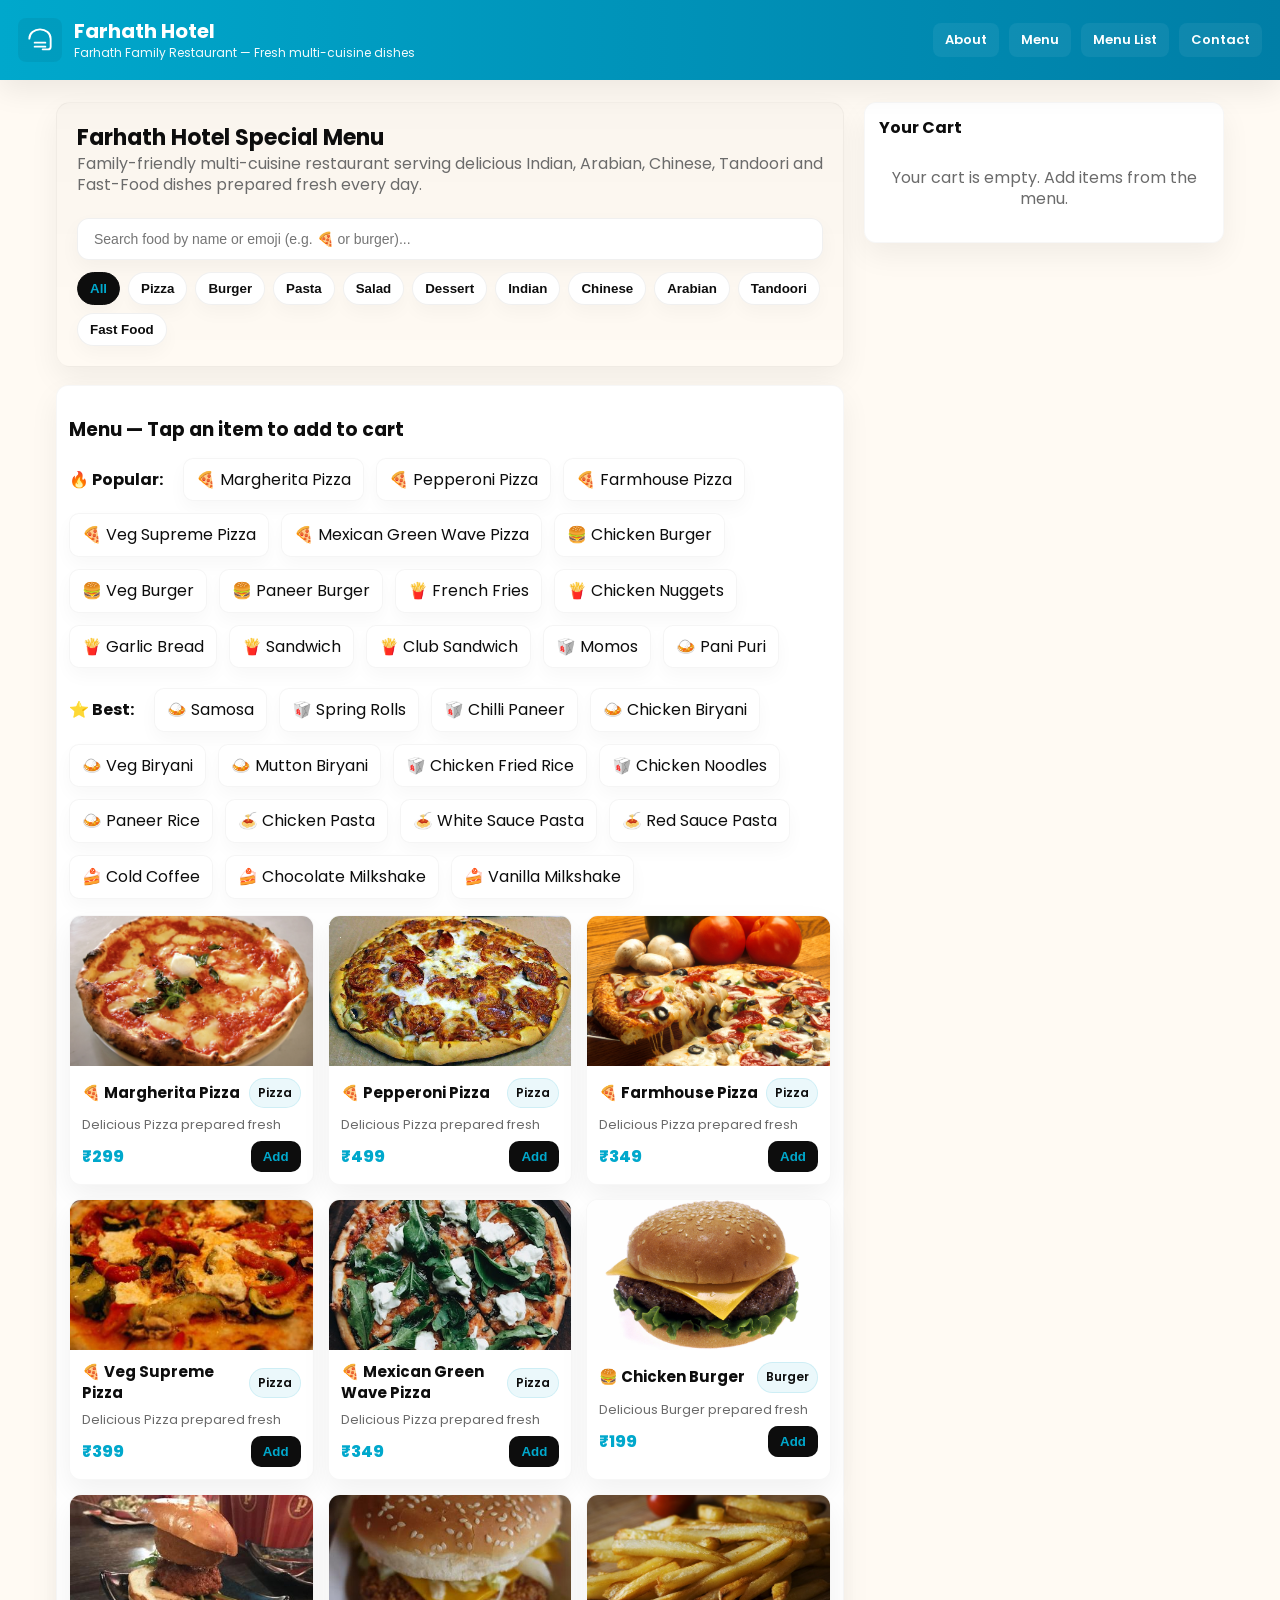
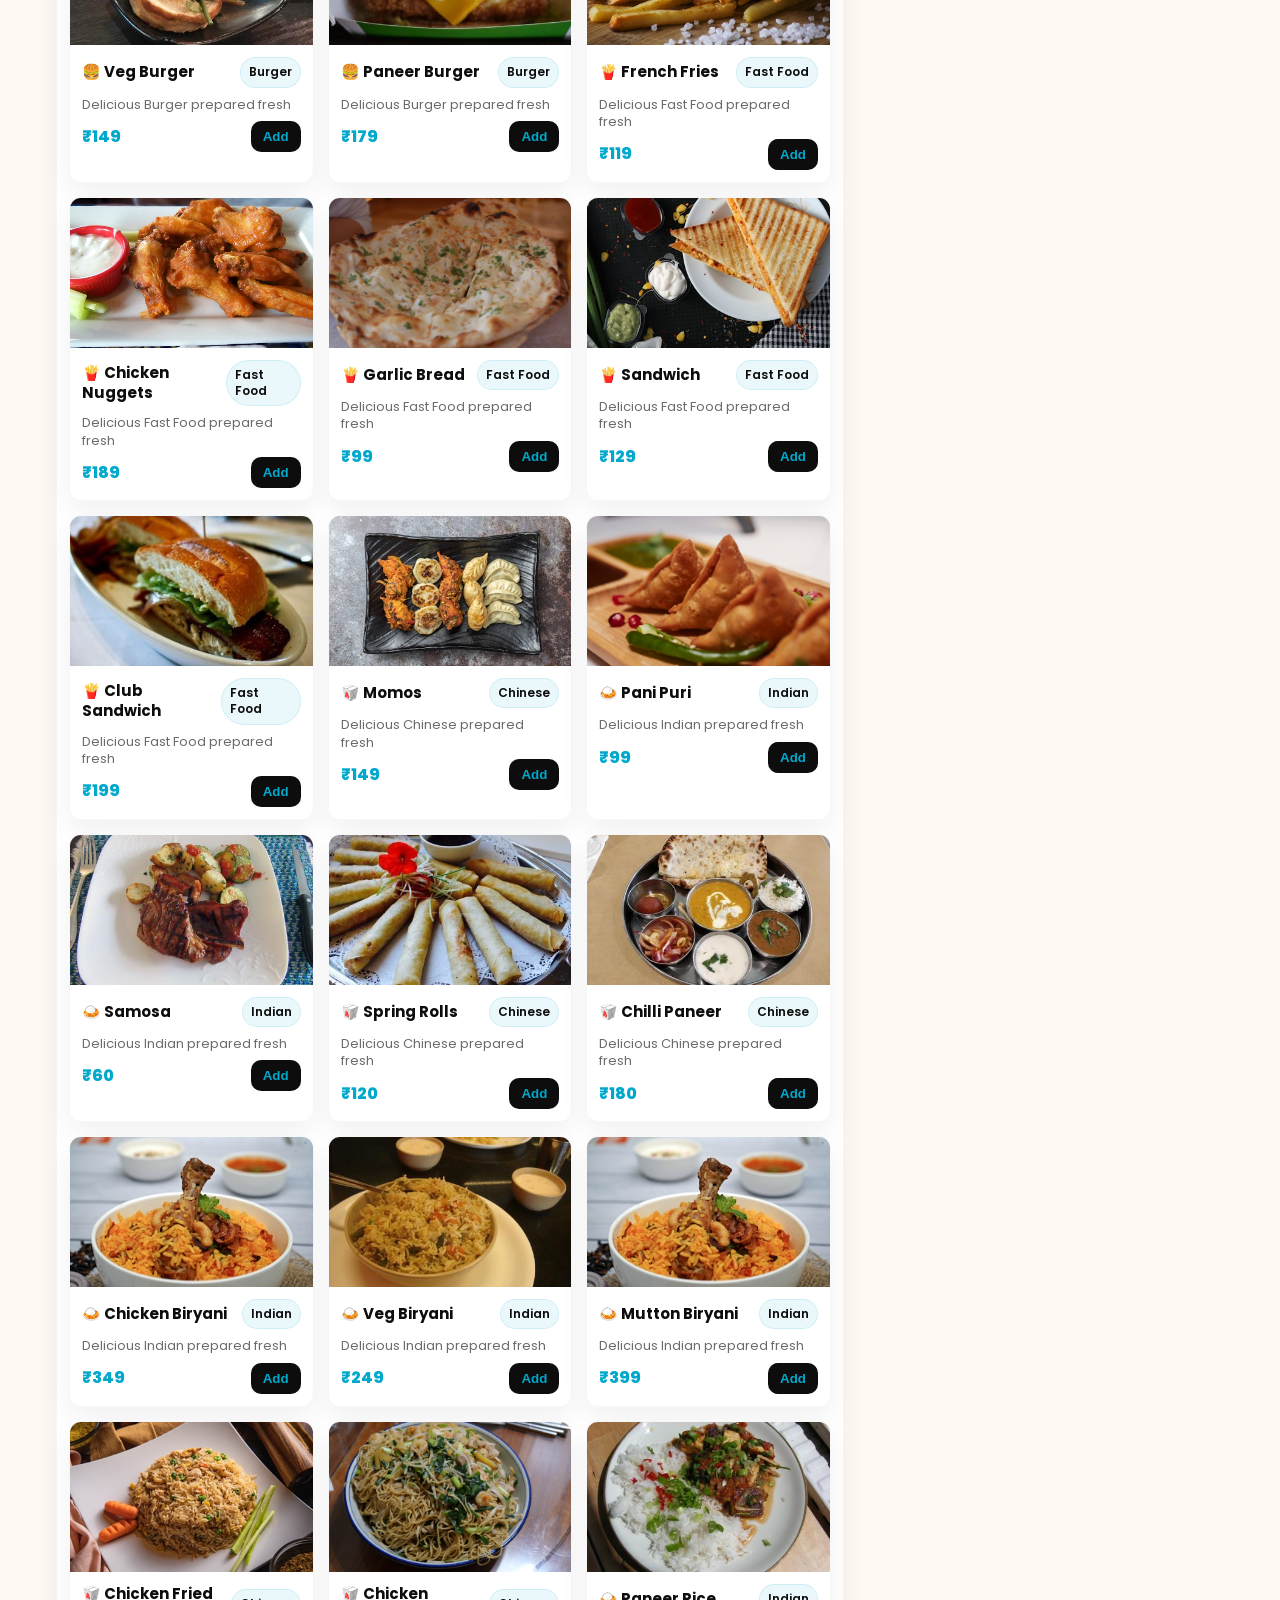
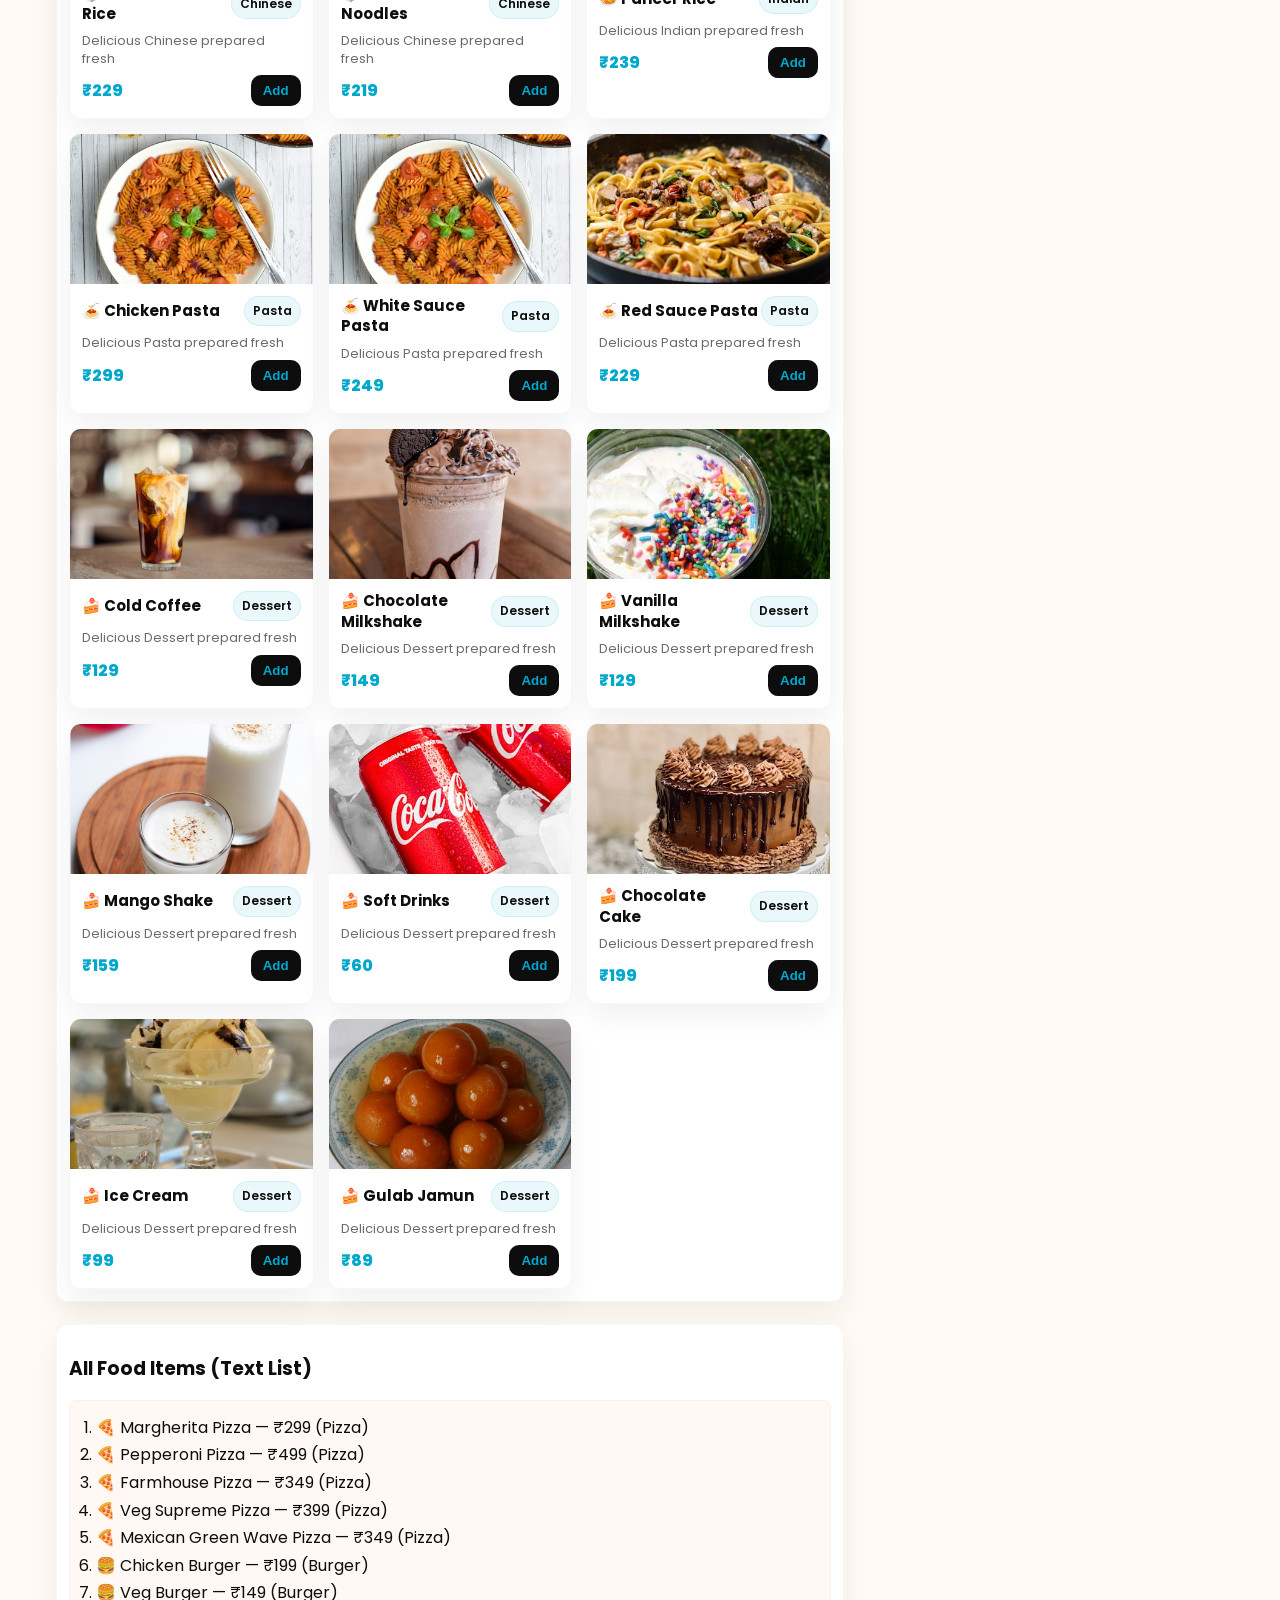
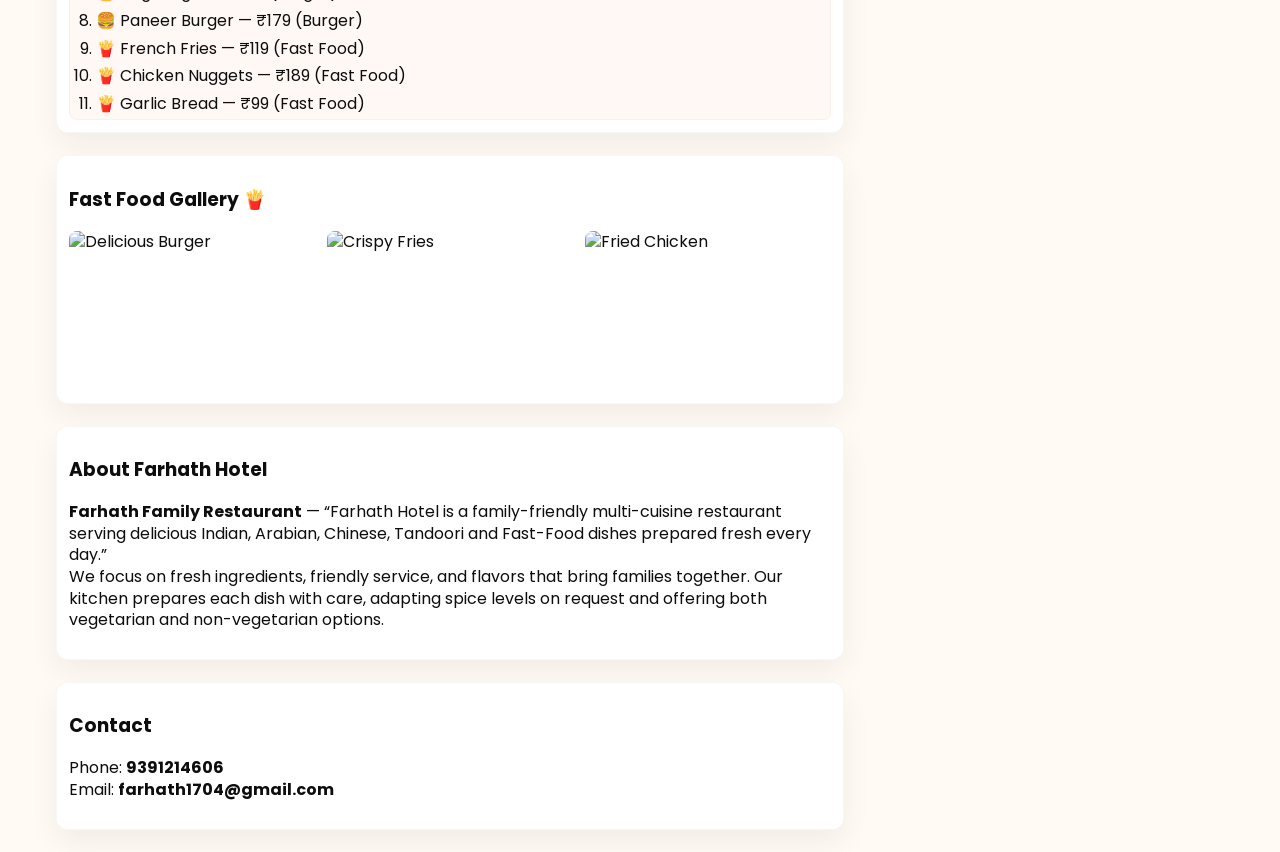
==== commit d3170bf3: "Restore original Farhath Hotel project" ====
--- a/index.html
+++ b/index.html
@@ -1,200 +1,732 @@
-<!DOCTYPE html>
+<!doctype html>
 <html lang="en">
 <head>
-    <meta charset="UTF-8">
-    <meta name="viewport" content="width=device-width, initial-scale=1.0">
-    <title>Farhath Food Order | Authentic Dining</title>
-    <meta name="description" content="Since 1998 · Est. Farhath Kitchen. Order authentic food online.">
-    <!-- Google Fonts -->
-    <link rel="preconnect" href="https://fonts.googleapis.com">
-    <link rel="preconnect" href="https://fonts.gstatic.com" crossorigin>
-    <link href="https://fonts.googleapis.com/css2?family=Inter:wght@400;500;600;700&family=Playfair+Display:ital,wght@0,600;0,700;1,600&display=swap" rel="stylesheet">
-    <!-- FontAwesome Icons -->
-    <link rel="stylesheet" href="https://cdnjs.cloudflare.com/ajax/libs/font-awesome/6.4.0/css/all.min.css">
-    <!-- Custom CSS -->
-    <link rel="stylesheet" href="css/style.css">
+  <meta charset="utf-8" />
+  <meta name="viewport" content="width=device-width,initial-scale=1" />
+  <title>Farhath Hotel — Farhath Family Restaurant</title>
+  <link href="https://fonts.googleapis.com/css2?family=Poppins:wght@300;400;600;700&display=swap" rel="stylesheet">
+  <style>
+    :root{
+      /* changed accent from orange to teal/blue */
+      --accent: #00a8cc; /* teal */
+      --accent-dark: #007ea6;
+      --accent-rgb: 0,168,204;
+      --black:#0d0d0d;
+      --cream:#fffaf3;
+      --card-shadow: 0 12px 30px rgba(13,13,13,0.06);
+      --muted:#6b6b6b;
+    }
+    *{box-sizing:border-box}
+    body{
+      font-family:'Poppins',sans-serif;
+      background: var(--cream);
+      margin:0;
+      color:var(--black);
+      -webkit-font-smoothing:antialiased;
+      -moz-osx-font-smoothing:grayscale;
+      line-height:1.35;
+    }
+
+    /* HEADER */
+    header{
+      background: linear-gradient(90deg,var(--accent), var(--accent-dark));
+      color:white;
+      padding:18px 18px;
+      position:sticky;
+      top:0;
+      z-index:1200;
+      display:flex;
+      gap:14px;
+      align-items:center;
+      justify-content:space-between;
+      box-shadow: 0 10px 30px rgba(0,0,0,0.08);
+    }
+    header .brand{display:flex; gap:12px; align-items:center}
+    header h1{font-size:20px; margin:0; font-weight:700}
+    header p{margin:0; font-size:13px; opacity:0.95}
+
+    nav.topnav{display:flex; gap:10px; align-items:center}
+    nav.topnav a{
+      color:white;
+      text-decoration:none;
+      padding:8px 12px;
+      border-radius:8px;
+      font-weight:600;
+      font-size:13px;
+      background:rgba(255,255,255,0.06);
+    }
+    nav.topnav a:hover{background:rgba(255,255,255,0.12)}
+
+    /* LAYOUT */
+    .container{
+      max-width:1200px;
+      margin:22px auto;
+      padding:0 16px;
+      display:grid;
+      grid-template-columns: 1fr 360px;
+      gap:20px;
+      align-items:start;
+    }
+
+    main{min-height:600px}
+
+    /* HERO */
+    .hero{
+      background: linear-gradient(180deg, rgba(0,0,0,0.02), rgba(0,0,0,0.00));
+      border-radius:14px;
+      color:var(--black);
+      padding:20px;
+      display:flex;
+      flex-direction:column;
+      gap:12px;
+      box-shadow:var(--card-shadow);
+      border:1px solid rgba(0,0,0,0.04);
+    }
+    .hero h2{margin:0; font-size:22px}
+    .hero p{margin:0; color:var(--muted)}
+
+    .controls{margin-top:10px; display:flex; gap:12px; align-items:center; flex-wrap:wrap}
+    .search{flex:1; display:flex}
+    .search input{
+      width:100%;
+      padding:12px 16px;
+      border-radius:12px;
+      border:1px solid rgba(13,13,13,0.06);
+      outline:none;
+      font-size:14px;
+      background:white;
+      box-shadow:0 8px 20px rgba(13,13,13,0.04);
+    }
+
+    .filters{display:flex; gap:8px; flex-wrap:wrap}
+    .filters button{
+      border:1px solid rgba(13,13,13,0.06);
+      padding:8px 12px;
+      border-radius:999px;
+      background:white;
+      cursor:pointer;
+      font-weight:600;
+      color:var(--black);
+      box-shadow:0 8px 18px rgba(13,13,13,0.03);
+    }
+    .filters button.active{background:var(--black); color:var(--accent); border-color:var(--black)}
+
+    /* menu grid */
+    .menu-grid{
+      margin-top:16px;
+      display:grid;
+      grid-template-columns: repeat(auto-fit,minmax(220px,1fr));
+      gap:14px;
+    }
+
+    .card{
+      background: white;
+      border-radius:12px;
+      overflow:hidden;
+      box-shadow: var(--card-shadow);
+      display:flex;
+      flex-direction:column;
+      transition: transform .16s ease, box-shadow .16s ease;
+      border:1px solid rgba(13,13,13,0.03);
+    }
+    .card:hover{transform:translateY(-6px)}
+    .card img{width:100%; height:150px; object-fit:cover; display:block; background:#f3f2f1}
+    .meta{padding:12px; display:flex; gap:8px; flex-direction:column; flex:1}
+    .meta h3{margin:0; font-size:15px; display:flex; align-items:center; gap:8px}
+    .meta p{margin:0; color:var(--muted); font-size:13px}
+    .meta .row{display:flex; justify-content:space-between; align-items:center; gap:8px}
+    .price{font-weight:800; color:var(--accent)}
+    .meta button{
+      padding:8px 12px;
+      border-radius:10px;
+      border:0;
+      background:var(--black);
+      color:var(--accent);
+      cursor:pointer;
+      font-weight:700;
+    }
+
+    /* tags for category & emoji */
+    .tag{
+      display:inline-flex;
+      align-items:center;
+      gap:6px;
+      font-size:12px;
+      padding:6px 8px;
+      border-radius:999px;
+      background: rgba(var(--accent-rgb), 0.08);
+      color:var(--black);
+      border:1px solid rgba(var(--accent-rgb), 0.12);
+      font-weight:600;
+    }
+
+    /* Sidebar cart */
+    .cart{
+      position:sticky;
+      top:92px;
+      background:white;
+      padding:14px;
+      border-radius:12px;
+      box-shadow:var(--card-shadow);
+      max-height:76vh;
+      overflow:auto;
+      border:1px solid rgba(13,13,13,0.03);
+    }
+    .cart h3{margin:0 0 10px 0; font-size:16px}
+    .cart .empty{color:var(--muted); padding:18px 0; text-align:center}
+    .cart .cart-list{display:flex; flex-direction:column; gap:10px}
+    .cart-item{
+      display:flex;
+      gap:10px;
+      align-items:center;
+      justify-content:space-between;
+      padding:8px;
+      border-radius:8px;
+      background:#fff6f0;
+      border:1px solid rgba(var(--accent-rgb),0.06);
+    }
+    .cart-item .left{display:flex; gap:8px; align-items:center}
+    .cart-item img{width:48px; height:48px; object-fit:cover; border-radius:8px}
+    .cart-item .title{font-weight:700; font-size:14px}
+    .cart-item .qty{display:flex; gap:6px; align-items:center}
+    .btn-qty{
+      border:0;
+      padding:6px 8px;
+      border-radius:8px;
+      cursor:pointer;
+      font-weight:800;
+      background:var(--black);
+      color:var(--accent);
+    }
+
+    .cart .total{
+      margin-top:10px;
+      display:flex;
+      justify-content:space-between;
+      font-weight:900;
+      font-size:18px;
+    }
+    .checkout{
+      margin-top:12px;
+      width:100%;
+      padding:12px;
+      border-radius:10px;
+      border:0;
+      cursor:pointer;
+      background:var(--black);
+      color:var(--accent);
+      font-weight:800;
+    }
+
+    /* Popular & Best lists */
+    .row-flex{display:flex; gap:12px; align-items:center; flex-wrap:wrap; margin-top:8px}
+    .pill{background:white; border-radius:10px; padding:10px 12px; border:1px solid rgba(13,13,13,0.04); box-shadow:0 8px 18px rgba(13,13,13,0.03)}
+    .section{margin-top:22px; background:white; border-radius:12px; padding:12px; box-shadow:var(--card-shadow); border:1px solid rgba(13,13,13,0.03)}
+
+    #menuList{max-height:320px; overflow:auto; padding:8px; border-radius:8px; background:#fff8f5; border:1px solid rgba(13,13,13,0.03)}
+
+    /* modal */
+    .modal-bg{position:fixed; inset:0; background:rgba(0,0,0,0.5); display:none; align-items:center; justify-content:center; z-index:1500}
+    .modal{background:white; width:92%; max-width:620px; border-radius:12px; padding:18px; box-shadow:0 30px 60px rgba(0,0,0,0.25)}
+
+    /* back to top */
+    #backTop{position:fixed; bottom:26px; right:26px; background:var(--accent); color:white; border:0; padding:12px 14px; border-radius:999px; cursor:pointer; display:none; z-index:1400; box-shadow: 0 12px 36px rgba(0,0,0,0.18)}
+
+    /* responsive */
+    @media (max-width:1000px){
+      .container{grid-template-columns: 1fr; padding-bottom:80px}
+      .cart{position:relative; top:auto; max-height:none}
+      #backTop{right:12px}
+    }
+  </style>
 </head>
 <body>
-    <!-- HEADER -->
-    <header id="main-header">
-        <div class="container header-container">
-            <div class="logo">
-                <div class="logo-icon"><i class="fas fa-utensils"></i></div>
-                <span class="logo-text-dark">Farhath</span><span class="logo-text-brand">Hotel</span>
-            </div>
-            
-            <nav class="desktop-nav">
-                <ul class="nav-links">
-                    <li><a href="#home" class="active">Home</a></li>
-                    <li><a href="#menu">Menu</a></li>
-                    <li><a href="#about">About</a></li>
-                    <li><a href="#contact">Contact</a></li>
-                </ul>
-            </nav>
-            
-            <div class="header-actions">
-                <button id="cart-toggle" class="cart-btn" aria-label="Open Cart">
-                    <i class="fas fa-shopping-bag"></i>
-                    <span id="cart-badge" class="badge">0</span>
-                </button>
-                <button id="mobile-menu-btn" class="hamburger-btn">
-                    <i class="fas fa-bars"></i>
-                </button>
-            </div>
+
+<header>
+  <div class="brand" style="align-items:center">
+    <svg width="44" height="44" viewBox="0 0 24 24" fill="none" style="border-radius:8px; background:rgba(0,0,0,0.06); padding:6px">
+      <path d="M4 11c0-3.866 3.582-7 8-7s8 3.134 8 7v6a2 2 0 0 1-2 2h-4" stroke="white" stroke-width="1.4" stroke-linecap="round" stroke-linejoin="round"/>
+      <path d="M8 17h8M8 14h8" stroke="white" stroke-width="1.4" stroke-linecap="round" stroke-linejoin="round"/>
+    </svg>
+    <div>
+      <h1>Farhath Hotel</h1>
+      <p style="font-size:12px">Farhath Family Restaurant — Fresh multi-cuisine dishes</p>
+    </div>
+  </div>
+
+  <nav class="topnav" aria-label="top navigation">
+    <a href="#about">About</a>
+    <a href="#menu">Menu</a>
+    <a href="#menuListSection">Menu List</a>
+    <a href="#contact">Contact</a>
+  </nav>
+</header>
+
+<div class="container">
+  <main>
+    <section class="hero">
+      <div>
+        <h2>Farhath Hotel Special Menu</h2>
+        <p>Family-friendly multi-cuisine restaurant serving delicious Indian, Arabian, Chinese, Tandoori and Fast-Food dishes prepared fresh every day.</p>
+      </div>
+
+      <div class="controls">
+        <div class="search">
+          <input id="searchBox" placeholder="Search food by name or emoji (e.g. 🍕 or burger)..." oninput="searchFood()" />
         </div>
-        
-        <!-- Mobile Nav -->
-        <div id="mobile-nav" class="mobile-nav-panel">
-            <ul class="mobile-links">
-                <li><a href="#home">Home</a></li>
-                <li><a href="#menu">Menu</a></li>
-                <li><a href="#about">About</a></li>
-                <li><a href="#contact">Contact</a></li>
-            </ul>
+
+        <div class="filters" id="filterButtons" aria-hidden="false">
+          <!-- JS will populate -->
         </div>
-    </header>
-
-    <!-- HERO SECTION -->
-    <section id="home" class="hero">
-        <div class="hero-overlay"></div>
-        <div class="container hero-content">
-            <div class="hero-badge">
-                <i class="fas fa-star"></i> SINCE 1998 &middot; EST. FARHATH KITCHEN
-            </div>
-            <h1 class="hero-title">Where every bite <br><span class="italic-serif">tells a story.</span></h1>
-            <p class="hero-desc">From slow-cooked dum biryani to wood-fired pizzas and Indo-Chinese classics — hand-crafted by our chefs and delivered warm to your doorstep.</p>
-            <div class="hero-buttons">
-                <a href="#menu" class="btn btn-primary">Order Now <i class="fas fa-arrow-right"></i></a>
-                <a href="#menu" class="btn btn-outline">View Menu</a>
-            </div>
+      </div>
+    </section>
+
+    <section class="section" id="menu" style="margin-top:18px;">
+      <h3 style="margin-bottom:8px">Menu — Tap an item to add to cart</h3>
+
+      <div style="display:flex; gap:12px; align-items:center; justify-content:space-between; flex-wrap:wrap">
+        <div class="row-flex" id="popularWrap" style="flex:1">
+          <strong style="margin-right:8px">🔥 Popular:</strong>
+          <!-- popular pills inserted by JS -->
         </div>
+        <div class="row-flex" id="bestWrap">
+          <strong style="margin-right:8px">⭐ Best:</strong>
+          <!-- best pills inserted by JS -->
+        </div>
+      </div>
+
+      <div class="menu-grid" id="menuGrid">
+        <!-- cards populated by JS -->
+      </div>
     </section>
 
-    <!-- MENU SECTION -->
-    <section id="menu" class="menu-section">
-        <div class="container">
-            <div class="section-header">
-                <h2>Explore Our Menu</h2>
-                <div class="category-tabs" id="category-tabs">
-                    <button class="tab-btn active" data-category="All">All</button>
-                    <button class="tab-btn" data-category="Pizza">Pizza</button>
-                    <button class="tab-btn" data-category="Burgers">Burgers</button>
-                    <button class="tab-btn" data-category="Drinks">Drinks</button>
-                    <button class="tab-btn" data-category="Desserts">Desserts</button>
-                    <button class="tab-btn" data-category="Other Food">Other Food</button>
-                </div>
-            </div>
-
-            <!-- Food Grid -->
-            <div id="food-grid" class="food-grid">
-                <!-- Javascript will inject food cards here -->
-            </div>
+    <section class="section" id="menuListSection">
+      <h3>All Food Items (Text List)</h3>
+      <div id="menuList"></div>
+    </section>
+
+    <!-- Fast Food Gallery (bottom pictures for fast food) -->
+    <section class="section" id="fastfoodGallery">
+      <h3>Fast Food Gallery 🍟</h3>
+      <div style="display:grid; grid-template-columns: repeat(auto-fit,minmax(220px,1fr)); gap:12px; margin-top:10px">
+        <img src="https://images.unsplash.com/photo-1550547660-d9450f859349?w=900" alt="Delicious Burger" style="width:100%; height:160px; object-fit:cover; border-radius:8px">
+        <img src="https://images.unsplash.com/photo-1576107232684-1279f390859f?w=900" alt="Crispy Fries" style="width:100%; height:160px; object-fit:cover; border-radius:8px">
+        <img src="https://images.unsplash.com/photo-1626082927389-6cd097cdc6ec?w=900" alt="Fried Chicken" style="width:100%; height:160px; object-fit:cover; border-radius:8px">
+      </div>
+    </section>
+
+    <section class="section" id="about">
+      <h3>About Farhath Hotel</h3>
+      <p style="margin-top:8px;">
+        <strong>Farhath Family Restaurant</strong> — “Farhath Hotel is a family-friendly multi-cuisine restaurant serving delicious Indian, Arabian, Chinese, Tandoori and Fast-Food dishes prepared fresh every day.”<br>
+        We focus on fresh ingredients, friendly service, and flavors that bring families together. Our kitchen prepares each dish with care, adapting spice levels on request and offering both vegetarian and non-vegetarian options.
+      </p>
+    </section>
+
+    <section class="section" id="contact">
+      <h3>Contact</h3>
+      <p style="margin-top:8px">Phone: <strong>9391214606</strong><br>Email: <strong>farhath1704@gmail.com</strong></p>
+    </section>
+  </main>
+
+  <!-- CART SIDEBAR -->
+  <aside class="cart" aria-label="Cart">
+    <h3>Your Cart</h3>
+    <div id="cartItemsWrap">
+      <div class="empty" id="cartEmpty">Your cart is empty. Add items from the menu.</div>
+      <div class="cart-list" id="cartList" style="display:none"></div>
+    </div>
+
+    <div class="total" id="cartTotalWrap" style="display:none">
+      <span>Total</span>
+      <span id="totalAmount">₹0</span>
+    </div>
+
+    <button class="checkout" id="checkoutBtn" style="display:none" onclick="openCheckout()">Checkout</button>
+  </aside>
+</div>
+
+<!-- Modal -->
+<div class="modal-bg" id="modalBg">
+  <div class="modal">
+    <h3>Order Summary</h3>
+    <div id="summaryContent" style="margin-top:10px"></div>
+    <div style="display:flex; justify-content:space-between; margin-top:14px; font-weight:800">
+      <span>Total:</span><span id="summaryTotal">₹0</span>
+    </div>
+    <div style="display:flex; gap:8px; margin-top:14px; justify-content:flex-end;">
+      <button onclick="closeCheckout()" style="padding:10px 12px; border-radius:8px; border:0; background:#e5e7eb; cursor:pointer">Close</button>
+      <button onclick="confirmOrder()" style="padding:10px 12px; border-radius:8px; border:0; background:var(--black); color:var(--accent); cursor:pointer">Confirm</button>
+    </div>
+  </div>
+</div>
+
+<button id="backTop" title="Back to top" onclick="window.scrollTo({top:0,behavior:'smooth'})">↑</button>
+
+<script>
+/* =========================
+   Data: 150 Items (10 categories x 15 items)
+   Each category uses Unsplash source queries targeted to category (so pizza items show pizza pics, burger items show burger pics)
+   Also: emoji mapping for item heading.
+   ========================= */
+
+const categoryEmoji = {
+  'Pizza':'🍕','Burger':'🍔','Pasta':'🍝','Salad':'🥗','Dessert':'🍰',
+  'Indian':'🍛','Chinese':'🥡','Arabian':'🫓','Tandoori':'🔥','Fast Food':'🍟'
+};
+
+const categories = ['Pizza','Burger','Pasta','Salad','Dessert','Indian','Chinese','Arabian','Tandoori','Fast Food'];
+
+/* base names arrays (15 each) */
+const baseNames = {
+  'Pizza': [
+    'Margherita','Pepperoni','Farmhouse','BBQ Chicken','Cheese Burst','Mexican Fiesta','Veggie Supreme','Paneer Makhani',
+    'Paneer Tikka','Hawaiian','Four Cheese','Peri Peri Paneer','Garlic Chicken','Hot & Spicy','Truffle Special'
+  ],
+  'Burger': [
+    'Classic Beef','Cheese Burger','Veggie Burger','Double Patty','BBQ Chicken Burger','Spicy Chicken','Mushroom Swiss','Aloo Tikki Burger',
+    'Paneer Burger','Crispy Fish','Jalapeno Burger','Smoky Bacon','Grilled Chicken','Mayo Blast','Peri Peri Burger'
+  ],
+  'Pasta': [
+    'Spaghetti Pomodoro','Penne Arrabiata','Fettuccine Alfredo','Lasagna','Veggie Penne','Creamy Mushroom','Pesto Pasta','Seafood Linguine',
+    'Bolognese','Cheesy Macaroni','Garlic Olive Pasta','Tomato Basil','Carbonara','Spinach Ricotta','Lemon Herb Pasta'
+  ],
+  'Salad': [
+    'Caesar Salad','Greek Salad','Garden Fresh','Quinoa Salad','Fruit Salad','Cobb Salad','Caprese','Mexican Corn Salad',
+    'Mediterranean Salad','Avocado Salad','Protein Power','Asian Slaw','Kale & Quinoa','Spinach Walnut','Chickpea Salad'
+  ],
+  'Dessert': [
+    'Chocolate Ice Cream','Gulab Jamun','Brownie','Cheesecake','Tiramisu','Rasmalai','Kulfi','Apple Pie',
+    'Choco Lava','Panna Cotta','Carrot Halwa','Strawberry Sorbet','Mango Mousse','Falooda','Banana Split'
+  ],
+  'Indian': [
+    'Butter Chicken','Palak Paneer','Chana Masala','Dal Makhni','Aloo Gobi','Paneer Butter Masala','Veg Biryani','Chicken Biryani',
+    'Kadai Chicken','Rogan Josh','Fish Curry','Mutton Curry','Samosa (2pcs)','Pav Bhaji','Dosa (Masala)'
+  ],
+  'Chinese': [
+    'Chow Mein','Hakka Noodles','Veg Manchurian','Chicken Manchurian','Sweet & Sour Chicken','Spring Rolls','Veg Fried Rice','Egg Fried Rice',
+    'Chilli Paneer','Schezwan Noodles','Hot Garlic Noodles','Gobi Manchurian','Sesame Chicken','Honey Chilli Potato','Chicken Fried Rice'
+  ],
+  'Arabian': [
+    'Shawarma (Chicken)','Shawarma (Veg)','Falafel Wrap','Hummus Platter','Tabbouleh','Grilled Kebab','Lamb Kofta','Chicken Kabsa',
+    'Arabic Rice','Fattoush','Kunafa','Baklava','Mandi Chicken','Arabic Mixed Grill','Pita Bread'
+  ],
+  'Tandoori': [
+    'Tandoori Chicken','Tandoori Paneer','Tandoori Prawns','Tandoori Fish','Seekh Kebab','Chicken Malai Kebab','Tandoori Mushroom','Paneer Tikka',
+    'Tangdi Kebab','Afghani Chicken','Hariyali Kebab','Tandoori Lamb Chops','Achari Chicken','BBQ Tandoori Platter','Tandoori Boti'
+  ],
+  'Fast Food': [
+    'French Fries','Onion Rings','Veg Nuggets','Chicken Nuggets','Hot Dog','Corn Dog','Paneer Fingers','Loaded Nachos',
+    'Cheesy Fries','Masala Fries','Samosa Burger','Wrap Roll','Club Sandwich','Grilled Cheese','Chicken Wings'
+  ]
+};
+
+/* Build items array using exact curated images from previous project */
+const items = [
+    // PIZZA
+    { id: 1, name: "Margherita Pizza", desc: "Classic delight with 100% real mozzarella cheese.", price: 299, category: "Pizza", image: "images/pizza/margherita.jpg" },
+    { id: 2, name: "Pepperoni Pizza", desc: "Loaded with pepperoni and extra cheese.", price: 499, category: "Pizza", image: "images/pizza/pepperoni.jpg" },
+    { id: 3, name: "Farmhouse Pizza", desc: "Delightful combination of onion, capsicum, tomato & grilled mushroom.", price: 349, category: "Pizza", image: "images/pizza/farmhouse.jpg" },
+    { id: 8, name: "Veg Supreme Pizza", desc: "Supreme combination of black olives, onions, capsicum, and mushroom.", price: 399, category: "Pizza", image: "images/pizza/veg-supreme.jpg" },
+    { id: 9, name: "Mexican Green Wave Pizza", desc: "Loaded with crunchy onions, capsicum, tomato and jalapeño.", price: 349, category: "Pizza", image: "images/pizza/mexican-green-wave.jpg" },
+    
+    // BURGERS
+    { id: 11, name: "Chicken Burger", desc: "Juicy chicken patty with cheese and lettuce.", price: 199, category: "Burger", image: "images/burgers/chicken.jpg" },
+    { id: 12, name: "Veg Burger", desc: "Crispy veg patty with fresh veggies and mayo.", price: 149, category: "Burger", image: "images/burgers/veg.jpg" },
+    { id: 16, name: "Paneer Burger", desc: "Spiced paneer patty with creamy sauce.", price: 179, category: "Burger", image: "images/burgers/paneer.jpg" },
+    
+    // FAST FOOD
+    { id: 21, name: "French Fries", desc: "Crispy golden salted fries.", price: 119, category: "Fast Food", image: "images/starters/french-fries.jpg" },
+    { id: 23, name: "Chicken Nuggets", desc: "Crispy bite-sized chicken nuggets.", price: 189, category: "Fast Food", image: "images/starters/nuggets.jpg" },
+    { id: 26, name: "Garlic Bread", desc: "Freshly baked bread with garlic butter.", price: 99, category: "Fast Food", image: "images/starters/garlic-bread.jpg" },
+    { id: 28, name: "Sandwich", desc: "Fresh vegetable and cheese sandwich.", price: 129, category: "Fast Food", image: "images/starters/sandwich.jpg" },
+    { id: 29, name: "Club Sandwich", desc: "Triple layered sandwich.", price: 199, category: "Fast Food", image: "images/starters/club-sandwich.jpg" },
+    
+    // CHINESE / INDIAN
+    { id: 51, name: "Momos", desc: "Steamed dumplings.", price: 149, category: "Chinese", image: "images/starters/momos.jpg" },
+    { id: 53, name: "Pani Puri", desc: "Crispy hollow puris.", price: 99, category: "Indian", image: "images/starters/pani-puri.jpg" },
+    { id: 54, name: "Samosa", desc: "Crispy pastry.", price: 60, category: "Indian", image: "images/starters/samosa.jpg" },
+    { id: 55, name: "Spring Rolls", desc: "Crispy rolls.", price: 120, category: "Chinese", image: "images/starters/spring-rolls.jpg" },
+    { id: 56, name: "Chilli Paneer", desc: "Spicy paneer.", price: 180, category: "Chinese", image: "images/starters/chilli-paneer.jpg" },
+    
+    // INDIAN / CHINESE MAINS
+    { id: 31, name: "Chicken Biryani", desc: "Aromatic basmati rice.", price: 349, category: "Indian", image: "images/main-course/chicken-biryani.jpg" },
+    { id: 32, name: "Veg Biryani", desc: "Mixed veg rice.", price: 249, category: "Indian", image: "images/main-course/veg-biryani.jpg" },
+    { id: 52, name: "Mutton Biryani", desc: "Aromatic mutton rice.", price: 399, category: "Indian", image: "images/main-course/mutton-biryani.jpg" },
+    { id: 33, name: "Chicken Fried Rice", desc: "Wok-tossed rice.", price: 229, category: "Chinese", image: "images/main-course/chicken-fried-rice.jpg" },
+    { id: 35, name: "Chicken Noodles", desc: "Stir-fried noodles.", price: 219, category: "Chinese", image: "images/main-course/chicken-noodles.jpg" },
+    { id: 40, name: "Paneer Rice", desc: "Flavorful paneer rice.", price: 239, category: "Indian", image: "images/main-course/paneer-rice.jpg" },
+    
+    // PASTA
+    { id: 37, name: "Chicken Pasta", desc: "Penne pasta.", price: 299, category: "Pasta", image: "images/main-course/chicken-pasta.jpg" },
+    { id: 38, name: "White Sauce Pasta", desc: "Creamy cheese pasta.", price: 249, category: "Pasta", image: "images/main-course/white-sauce-pasta.jpg" },
+    { id: 39, name: "Red Sauce Pasta", desc: "Tangy tomato pasta.", price: 229, category: "Pasta", image: "images/main-course/red-sauce-pasta.jpg" },
+    
+    // DESSERT
+    { id: 41, name: "Cold Coffee", desc: "Refreshing coffee.", price: 129, category: "Dessert", image: "images/drinks/cold-coffee.jpg" },
+    { id: 42, name: "Chocolate Milkshake", desc: "Thick chocolate shake.", price: 149, category: "Dessert", image: "images/drinks/chocolate-milkshake.jpg" },
+    { id: 43, name: "Vanilla Milkshake", desc: "Vanilla shake.", price: 129, category: "Dessert", image: "images/drinks/vanilla-milkshake.jpg" },
+    { id: 44, name: "Mango Shake", desc: "Mango shake.", price: 159, category: "Dessert", image: "images/drinks/mango-shake.jpg" },
+    { id: 45, name: "Soft Drinks", desc: "Chilled beverages.", price: 60, category: "Dessert", image: "images/drinks/soft-drinks.jpg" },
+    { id: 46, name: "Chocolate Cake", desc: "Rich chocolate cake.", price: 199, category: "Dessert", image: "images/desserts/chocolate-cake.jpg" },
+    { id: 48, name: "Ice Cream", desc: "Premium ice cream.", price: 99, category: "Dessert", image: "images/desserts/ice-cream.jpg" },
+    { id: 49, name: "Gulab Jamun", desc: "Deep fried dough balls.", price: 89, category: "Dessert", image: "images/desserts/gulab-jamun.jpg" }
+];
+
+/* Helper get emoji by category */
+function emojiFor(cat){ return categoryEmoji[cat] || '🍽️' }
+
+/* Populate UI */
+const menuGrid = document.getElementById('menuGrid');
+const filterButtonsWrap = document.getElementById('filterButtons');
+const menuListEl = document.getElementById('menuList');
+const popularWrap = document.getElementById('popularWrap');
+const bestWrap = document.getElementById('bestWrap');
+
+/* Build filter buttons */
+const allBtn = document.createElement('button');
+allBtn.innerText = 'All';
+allBtn.classList.add('active');
+allBtn.onclick = ()=>applyFilter('All', allBtn);
+filterButtonsWrap.appendChild(allBtn);
+const categoryButtons = {'All': allBtn};
+categories.forEach(cat=>{
+  const btn = document.createElement('button');
+  btn.innerText = cat;
+  btn.onclick = ()=>applyFilter(cat, btn);
+  filterButtonsWrap.appendChild(btn);
+  categoryButtons[cat] = btn;
+});
+
+/* Render cards */
+function createCard(item){
+  const div = document.createElement('div');
+  div.className = 'card';
+  div.dataset.name = item.name.toLowerCase();
+  div.dataset.category = item.category;
+  const emoji = emojiFor(item.category);
+  // item title includes emoji
+  div.innerHTML = `
+    <img src="${item.image}" alt="${escapeHtml(item.name)}" loading="lazy">
+    <div class="meta">
+      <div style="display:flex; justify-content:space-between; align-items:center">
+        <h3>${emoji} ${escapeHtml(item.name)}</h3>
+        <span class="tag">${escapeHtml(item.category)}</span>
+      </div>
+      <p class="muted">Delicious ${escapeHtml(item.category)} prepared fresh</p>
+      <div class="row">
+        <div class="price">₹${item.price}</div>
+        <button onclick="addToCart(${item.id})">Add</button>
+      </div>
+    </div>
+  `;
+  return div;
+}
+
+items.forEach(it => menuGrid.appendChild(createCard(it)));
+
+/* Build textual menu list */
+function buildMenuList(){
+  const ol = document.createElement('ol');
+  ol.style.margin = '8px 0';
+  ol.style.paddingLeft = '18px';
+  items.forEach(it=>{
+    const li = document.createElement('li');
+    li.style.marginBottom='6px';
+    li.innerText = `${emojiFor(it.category)} ${it.name} — ₹${it.price} (${it.category})`;
+    ol.appendChild(li);
+  });
+  menuListEl.appendChild(ol);
+}
+buildMenuList();
+
+/* Popular and Best: choose first 15 items as popular and next 15 as best (you can change selection logic) */
+const popular = items.slice(0,15);
+const best = items.slice(15,30);
+
+function buildPills(list, wrap){
+  list.forEach(it => {
+    const p = document.createElement('div');
+    p.className = 'pill';
+    p.style.cursor = 'pointer';
+    p.onclick = ()=>{ // scroll to card and highlight briefly
+      const cards = Array.from(document.querySelectorAll('.menu-grid .card'));
+      const target = cards.find(c => c.querySelector('h3').innerText.includes(it.name));
+      if(target){
+        target.scrollIntoView({behavior:'smooth', block:'center'});
+        target.style.boxShadow = `0 18px 46px rgba(var(--accent-rgb),0.18)`;
+        setTimeout(()=> target.style.boxShadow = '', 1200);
+      }
+    };
+    p.innerText = `${emojiFor(it.category)} ${it.name}`;
+    wrap.appendChild(p);
+  });
+}
+buildPills(popular, popularWrap);
+buildPills(best, bestWrap);
+
+/* FILTER & SEARCH */
+function applyFilter(cat, btn){
+  document.querySelectorAll('.filters button').forEach(b=>b.classList.remove('active'));
+  btn.classList.add('active');
+  const cards = document.querySelectorAll('.menu-grid .card');
+  cards.forEach(c=>{
+    if(cat==='All' || c.dataset.category === cat) c.style.display = 'flex';
+    else c.style.display = 'none';
+  });
+  // clear search box
+  document.getElementById('searchBox').value = '';
+}
+
+function searchFood(){
+  const q = document.getElementById('searchBox').value.toLowerCase().trim();
+  const cards = document.querySelectorAll('.menu-grid .card');
+  cards.forEach(c=>{
+    const name = c.dataset.name;
+    const cat = c.dataset.category.toLowerCase();
+    // allow emoji search: check emoji names
+    const matched = name.includes(q) || cat.includes(q);
+    c.style.display = (q === '' || matched) ? 'flex' : 'none';
+  });
+  // if search active unset filter active
+  if(q !== ''){
+    document.querySelectorAll('.filters button').forEach(b=>b.classList.remove('active'));
+  } else {
+    // set All active if nothing else
+    document.querySelector('.filters button')?.classList.add('active');
+  }
+}
+
+/* escape helper */
+function escapeHtml(s){ return String(s).replace(/&/g,'&amp;').replace(/</g,'&lt;').replace(/>/g,'&gt;'); }
+
+/* =========================
+   Cart logic
+   ========================= */
+const cart = {}; // id -> {item, qty}
+const cartList = document.getElementById('cartList');
+const cartEmpty = document.getElementById('cartEmpty');
+const totalAmountEl = document.getElementById('totalAmount');
+const cartTotalWrap = document.getElementById('cartTotalWrap');
+const checkoutBtn = document.getElementById('checkoutBtn');
+
+window.addToCart = function(id){
+  const item = items.find(x=>x.id===id);
+  if(!item) return;
+  if(!cart[id]) cart[id] = { item, qty: 0 };
+  cart[id].qty++;
+  renderCart();
+};
+
+function renderCart(){
+  cartList.innerHTML = '';
+  const keys = Object.keys(cart);
+  if(keys.length===0){
+    cartEmpty.style.display = 'block';
+    cartList.style.display = 'none';
+    cartTotalWrap.style.display = 'none';
+    checkoutBtn.style.display = 'none';
+    totalAmountEl.innerText = '₹0';
+    return;
+  }
+  cartEmpty.style.display = 'none';
+  cartList.style.display = 'flex';
+  cartTotalWrap.style.display = 'flex';
+  checkoutBtn.style.display = 'block';
+
+  let total = 0;
+  keys.forEach(k=>{
+    const c = cart[k];
+    const it = c.item;
+    total += c.qty * it.price;
+
+    const div = document.createElement('div');
+    div.className = 'cart-item';
+    div.innerHTML = `
+      <div class="left">
+        <img src="${it.image}" alt="${escapeHtml(it.name)}" loading="lazy">
+        <div>
+          <div class="title">${escapeHtml(it.name)}</div>
+          <div class="muted" style="font-size:12px">₹${it.price} × ${c.qty} = ₹${c.qty * it.price}</div>
         </div>
-    </section>
-
-    <!-- ABOUT SECTION -->
-    <section id="about" class="about-section">
-        <div class="container about-container">
-            <div class="about-text">
-                <h2>Our Story</h2>
-                <p>Founded in 1998, Farhath Hotel has been serving authentic flavors that bring people together. We believe in fresh ingredients, traditional recipes, and a passion for culinary excellence.</p>
-                <ul class="features-list">
-                    <li><i class="fas fa-check-circle"></i> Fast Delivery</li>
-                    <li><i class="fas fa-check-circle"></i> Fresh Ingredients</li>
-                    <li><i class="fas fa-check-circle"></i> Master Chefs</li>
-                </ul>
-            </div>
-        </div>
-    </section>
-
-    <!-- CONTACT SECTION -->
-    <section id="contact" class="about-section" style="background-color: var(--light);">
-        <div class="container about-container">
-            <div class="about-text">
-                <h2>Contact Information</h2>
-                <p>We'd love to hear from you. Reach out for reservations, delivery updates, or catering inquiries.</p>
-                <div style="display: flex; flex-direction: column; align-items: center; gap: 15px; margin-top: 20px;">
-                    <div style="font-size: 1.2rem;"><strong>Restaurant Name:</strong> Farhath Food Order</div>
-                    <div style="font-size: 1.2rem;"><a href="tel:+917995011025" style="color: inherit;"><i class="fas fa-phone-alt" style="color: var(--primary);"></i> <strong>Phone:</strong> 7995011025</a></div>
-                    <div style="font-size: 1.2rem;"><a href="https://wa.me/917995011025" style="color: inherit;"><i class="fab fa-whatsapp" style="color: #25D366;"></i> <strong>WhatsApp:</strong> 7995011025</a></div>
-                    <div style="font-size: 1.2rem;"><a href="mailto:FARHATH17042006@GMAIL.COM" style="color: inherit;"><i class="fas fa-envelope" style="color: var(--primary);"></i> <strong>Email:</strong> FARHATH17042006@GMAIL.COM</a></div>
-                    <div style="font-size: 1.2rem;"><i class="fas fa-map-marker-alt" style="color: var(--primary);"></i> <strong>Address:</strong> FG Colony, Proddatur</div>
-                </div>
-            </div>
-        </div>
-    </section>
-
-    <!-- FOOTER SECTION -->
-    <footer class="footer">
-        <div class="container footer-container">
-            <div class="footer-brand">
-                <div class="logo">
-                    <div class="logo-icon"><i class="fas fa-utensils"></i></div>
-                    <span class="logo-text-dark" style="color:white;">Farhath</span><span class="logo-text-brand">Hotel</span>
-                </div>
-                <p>Bringing the best authentic dining experience directly to your table.</p>
-            </div>
-            
-            <div class="footer-contact">
-                <h3>Contact Us</h3>
-                <ul class="contact-info">
-                    <li><i class="fas fa-map-marker-alt"></i> Address: FG Colony, Proddatur</li>
-                    <li><i class="fas fa-phone-alt"></i> Contact: 7995011025</li>
-                    <li><i class="fas fa-envelope"></i> Email: FARHATH17042006@GMAIL.COM</li>
-                </ul>
-            </div>
-            
-            <div class="footer-hours">
-                <h3>Opening Hours</h3>
-                <p>Mon - Sun: 10:00 AM - 11:00 PM</p>
-                <div style="margin-top: 15px; display: flex; gap: 15px; font-size: 1.5rem;">
-                    <a href="https://wa.me/917995011025" style="color: #25D366;" aria-label="WhatsApp"><i class="fab fa-whatsapp"></i></a>
-                    <a href="tel:+917995011025" style="color: #34b7f1;" aria-label="Phone"><i class="fas fa-phone-alt"></i></a>
-                    <a href="mailto:FARHATH17042006@GMAIL.COM" style="color: var(--primary);" aria-label="Email"><i class="fas fa-envelope"></i></a>
-                </div>
-            </div>
-        </div>
-        <div class="footer-bottom">
-            <p>&copy; 2026 Farhath Food Order. All rights reserved.</p>
-        </div>
-    </footer>
-
-    <!-- FLOATING CONTACT BUTTONS -->
-    <div class="floating-contacts">
-        <a href="https://wa.me/917995011025" target="_blank" class="floating-btn whatsapp" aria-label="WhatsApp">
-            <i class="fab fa-whatsapp"></i>
-        </a>
-        <a href="tel:+917995011025" class="floating-btn phone" aria-label="Phone">
-            <i class="fas fa-phone-alt"></i>
-        </a>
-    </div>
-
-    <!-- CART SLIDE PANEL -->
-    <div id="cart-overlay" class="cart-overlay"></div>
-    <div id="cart-panel" class="cart-panel">
-        <div class="cart-header">
-            <h2>Your Cart</h2>
-            <button id="close-cart" class="close-cart-btn"><i class="fas fa-times"></i></button>
-        </div>
-        
-        <div id="cart-items-container" class="cart-items">
-            <!-- Cart items injected here by JS -->
-            <div class="empty-cart-msg">Your cart is empty.</div>
-        </div>
-        
-        <div class="cart-footer">
-            <div class="cart-total-row">
-                <span class="total-label">Total:</span>
-                <span id="cart-total" class="total-amount">₹0</span>
-            </div>
-            <button id="checkout-btn" class="btn btn-checkout" disabled>Checkout</button>
-        </div>
-    </div>
-
-    <!-- Notification Toast -->
-    <div id="toast-container" class="toast-container"></div>
-
-    <!-- Main JavaScript -->
-    <script src="js/script.js"></script>
+      </div>
+      <div class="qty">
+        <button class="btn-qty" onclick="changeQty(${it.id}, -1)">−</button>
+        <span style="font-weight:700; padding:0 8px">${c.qty}</span>
+        <button class="btn-qty" onclick="changeQty(${it.id}, 1)">+</button>
+      </div>
+    `;
+    cartList.appendChild(div);
+  });
+
+  totalAmountEl.innerText = '₹' + total;
+}
+
+window.changeQty = function(id, delta){
+  if(!cart[id]) return;
+  cart[id].qty += delta;
+  if(cart[id].qty <= 0) delete cart[id];
+  renderCart();
+};
+
+/* Checkout modal */
+function openCheckout(){
+  const modalBg = document.getElementById('modalBg');
+  const summaryContent = document.getElementById('summaryContent');
+  const summaryTotal = document.getElementById('summaryTotal');
+  summaryContent.innerHTML = '';
+
+  let total = 0;
+  Object.values(cart).forEach(c=>{
+    const it = c.item;
+    const line = document.createElement('div');
+    line.style.marginBottom='8px';
+    line.innerText = `${it.name} x ${c.qty} — ₹${it.price * c.qty}`;
+    summaryContent.appendChild(line);
+    total += it.price * c.qty;
+  });
+  summaryTotal.innerText = '₹' + total;
+  modalBg.style.display = 'flex';
+}
+window.openCheckout = openCheckout;
+function closeCheckout(){ document.getElementById('modalBg').style.display = 'none'; }
+
+function confirmOrder(){
+  const total = document.getElementById('summaryTotal').innerText;
+  alert('Order confirmed! Total: ' + total + '\nWe will contact you at 9391214606.');
+  for(const k in cart) delete cart[k];
+  renderCart();
+  closeCheckout();
+}
+window.closeCheckout = closeCheckout;
+window.confirmOrder = confirmOrder;
+
+/* initial render */
+renderCart();
+
+/* =========================
+   Back to top & scroll
+   ========================= */
+const backBtn = document.getElementById('backTop');
+window.addEventListener('scroll', ()=>{
+  backBtn.style.display = window.scrollY > 300 ? 'block' : 'none';
+});
+
+/* Accessibility: allow Enter in search to add first visible card */
+document.getElementById('searchBox').addEventListener('keydown', (e)=>{
+  if(e.key === 'Enter'){
+    const first = Array.from(document.querySelectorAll('.menu-grid .card')).find(c => c.style.display !== 'none');
+    if(first){
+      const nm = first.querySelector('h3').innerText.replace(/^[^\s]+\s/,''); // remove emoji
+      const it = items.find(x=>x.name === nm || first.querySelector('h3').innerText.includes(x.name));
+      if(it) addToCart(it.id);
+    }
+  }
+});
+
+/* done */
+console.log('Loaded items:', items.length);
+</script>
+
 </body>
-</html>
+</html>  
